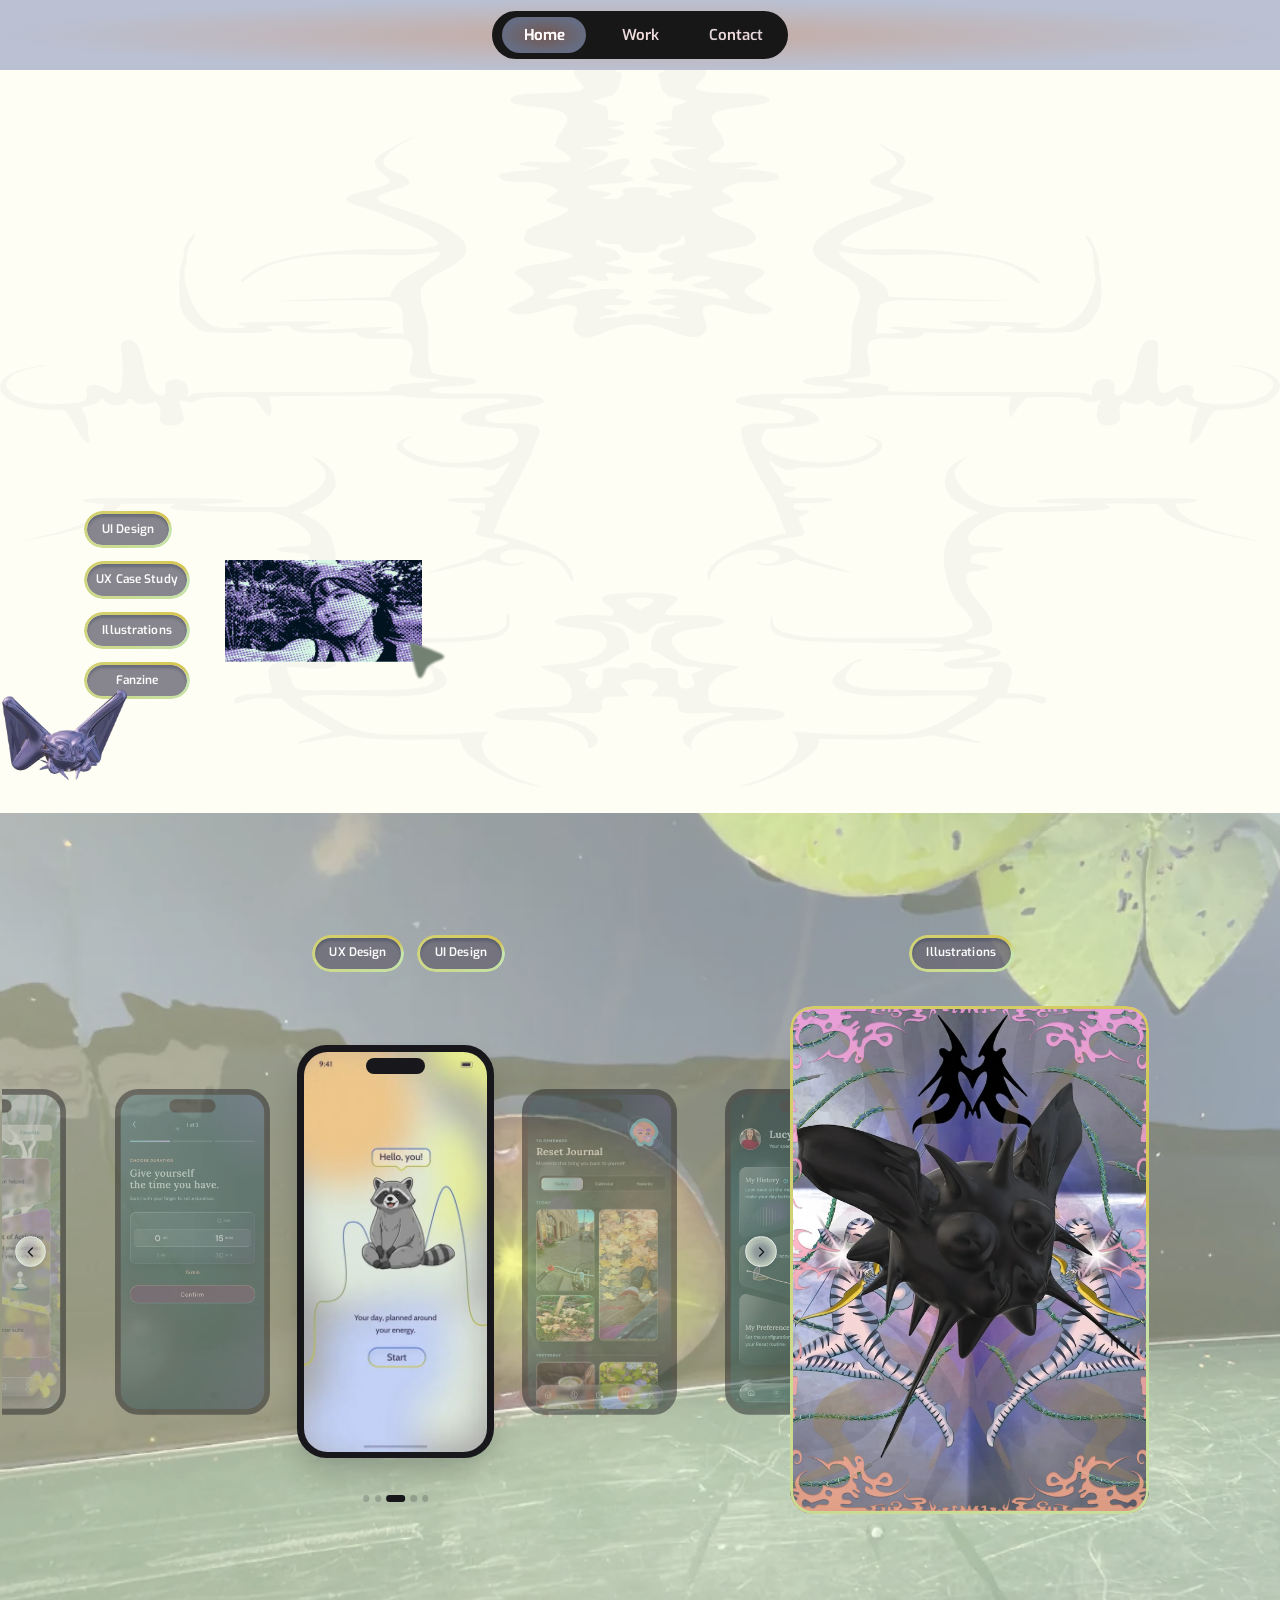
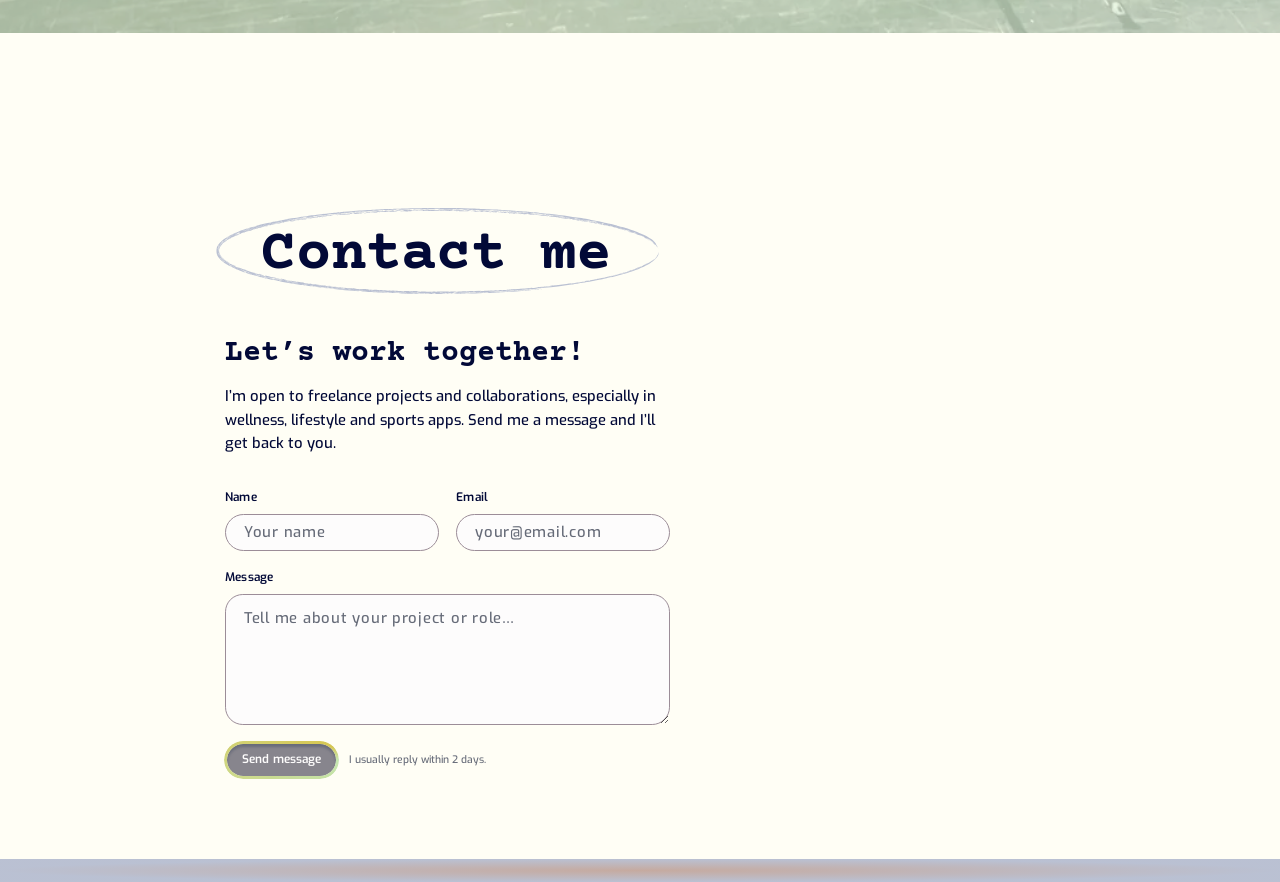
==== index.html @ fa4cd719 "Contact page: ornament behind the form (Figma Contact v2) Co-Authored-By: Claude Opus 5.5 <noreply@a" ====
<!DOCTYPE html>
<html lang="en">
<head>
  <meta charset="utf-8">
  <meta name="viewport" content="width=device-width, initial-scale=1">
  <title>Sxoiu Coelho — Product Designer</title>
  <meta name="description" content="Sxoiu Coelho, Product Designer based in Berlin. UX/UI design, illustration and fanzine.">
  <link rel="icon" href="data:,">
  <link rel="preload" href="assets/fonts/courier-prime-latin-700-normal.woff2" as="font" type="font/woff2" crossorigin>
  <link rel="stylesheet" href="styles.css?v=202611201252">
  <link rel="stylesheet" href="animations.css?v=202611201252">
</head>
<body>

<!-- Carousel template: built once at desktop size, scaled down for phone -->
<template id="carousel-tpl">
  <div class="carousel" data-active="2">
    <div class="carousel__stage">
      <button class="phone" data-i="0" aria-label="Show screen 1"><span class="phone__screen"><img src="assets/screen1.webp" alt="Reset app – home with History, Activities and Preferences"></span><span class="phone__island"></span></button>
      <button class="phone" data-i="1" aria-label="Show screen 2"><span class="phone__screen"><img src="assets/screen2.webp" alt="Reset app – choose duration"></span><span class="phone__island"></span></button>
      <button class="phone" data-i="2" aria-label="Show screen 3"><span class="phone__screen"><img src="assets/screen3.webp" alt="Reset app – welcome screen with raccoon"></span><span class="phone__island"></span></button>
      <button class="phone" data-i="3" aria-label="Show screen 4"><span class="phone__screen"><img src="assets/screen4.webp" alt="Reset app – Reset Journal gallery"></span><span class="phone__island"></span></button>
      <button class="phone" data-i="4" aria-label="Show screen 5"><span class="phone__screen"><img src="assets/screen5.webp" alt="Reset app – account screen"></span><span class="phone__island"></span></button>
    </div>
    <button class="carousel__arrow carousel__arrow--prev" aria-label="Previous screen"><img src="assets/icon-prev.svg" alt=""></button>
    <button class="carousel__arrow carousel__arrow--next" aria-label="Next screen"><img src="assets/icon-next.svg" alt=""></button>
    <div class="carousel__dots">
      <button aria-label="Screen 1"></button><button aria-label="Screen 2"></button><button aria-label="Screen 3"></button><button aria-label="Screen 4"></button><button aria-label="Screen 5"></button>
    </div>
  </div>
</template>

<!-- Shared contact form -->
<template id="form-tpl">
  <form class="form" novalidate>
    <div class="form__intro">
      <h3 class="form__title">Let’s work together!</h3>
      <p class="form__text">I’m open to freelance projects and collaborations, especially in wellness, lifestyle and sports apps. Send me a message and I’ll get back to you.</p>
    </div>
    <div class="form__row">
      <label class="field"><span class="field__label">Name</span><input class="field__input" name="name" placeholder="Your name" autocomplete="name" required></label>
      <label class="field"><span class="field__label">Email</span><input class="field__input" type="email" name="email" placeholder="your@email.com" autocomplete="email" required></label>
    </div>
    <label class="field"><span class="field__label">Message</span><textarea class="field__input field__input--area" name="message" placeholder="Tell me about your project or role…" required></textarea></label>
    <div class="form__actions">
      <button type="submit" class="pill">Send message</button>
      <p class="form__note">I usually reply within 2 days.</p>
    </div>
  </form>
</template>

<!-- ============ MENU BAR (shared) ============ -->
<header class="menubar">
  <nav class="menu" aria-label="Main">
    <span class="menu__indicator"></span>
    <a class="menu__tab is-active" href="#home" data-target="home">Home</a>
    <a class="menu__tab" href="#work" data-target="work">Work</a>
    <a class="menu__tab" href="#contact" data-target="contact">Contact</a>
  </nav>
</header>

<!-- ============ DESKTOP (Figma frame 1728px, scaled to viewport) ============ -->
<div class="desk" aria-hidden="false">
  <div class="desk__canvas">

    <section class="d-home" data-section="home">
      <img class="d-home__bg" src="assets/home-bg.svg" alt="">
      <h1 class="d-headline typewriter">Hello!<br>I’m Sxoiu Coelho, a Product Designer based in Berlin, EU.</h1>
      <a class="d-photo" href="#contact" data-target="contact" aria-label="About me"><img src="assets/photo.webp" alt="Portrait of Sxoiu Coelho"></a>
      <div class="d-cursor anim-cursor-d"><img src="assets/cursor-desktop.svg" alt=""></div>
      <nav class="d-home__menu">
        <a class="pill" href="ui.html">UI Design</a>
        <a class="pill pill--full" href="ux.html">UX Case Study</a>
        <a class="pill pill--full" href="illustrations.html">Illustrations</a>
        <a class="pill pill--full" href="fanzine.html">Fanzine</a>
      </nav>
      <img class="d-freya anim-freya-d" src="assets/freya.webp" alt="">
    </section>

    <section class="d-work" data-section="work">
      <div class="d-work__bg"><img src="assets/work-bg-desktop.webp" alt=""></div>
      <div class="d-work__carousel" data-carousel></div>
      <nav class="d-work__menu">
        <a class="pill" href="ux.html">UX Design</a>
        <a class="pill" href="ui.html">UI Design</a>
      </nav>
      <a class="pill d-work__ill-btn" href="illustrations.html">Illustrations</a>
      <a class="d-work__ill" href="illustrations.html" aria-label="See all illustrations"><img src="assets/art/art2.webp?v=202611192350" alt="Black chrome creature in an ornate pink-and-orange frame"></a>
    </section>

    <section class="d-contact" data-section="contact">
      <div class="d-contact__ellipse anim-ellipse-d"><img src="assets/ellipse-desktop.svg" alt=""></div>
      <h2 class="d-contact__title">Contact me</h2>
      <div class="d-contact__form" data-form></div>
      <div class="footer-bar d-contact__footer"></div>
    </section>

  </div>
</div>

<!-- ============ MOBILE (Figma frame 390px) ============ -->
<main class="mob">
  <section class="m-hero" data-section="home">
    <h1 class="m-headline typewriter">Hello!<br>I’m Sxoiu Coelho, a Product Designer based in Berlin, EU.</h1>
    <div class="m-portrait">
      <a class="m-photo" href="#contact" data-target="contact" aria-label="About me"><img src="assets/photo.webp" alt="Portrait of Sxoiu Coelho"></a>
      <div class="m-cursor anim-cursor-m"><img src="assets/cursor-mobile.svg" alt=""></div>
      <img class="m-freya anim-freya-m" src="assets/freya.webp" alt="">
    </div>
  </section>

  <section class="m-work" data-section="work">
    <div class="m-work__bg"><img src="assets/work-bg-mobile.webp" alt=""></div>
    <div class="m-work__inner">
      <nav class="m-work__top">
        <a class="pill" href="ui.html">UI</a>
        <a class="pill" href="ux.html">UX</a>
      </nav>
      <div class="m-work__carousel"><div class="m-work__carousel-scale" data-carousel></div></div>
      <a class="m-work__ill" href="illustrations.html" aria-label="See all illustrations"><img src="assets/art/art2.webp?v=202611192350" alt="Black chrome creature in an ornate pink-and-orange frame"></a>
      <nav class="m-work__art">
        <a class="pill" href="illustrations.html">Illustrations</a>
        <a class="pill" href="fanzine.html">Fanzine</a>
      </nav>
    </div>
  </section>

  <section class="m-contact" data-section="contact">
    <div class="m-contact__title">
      <div class="m-contact__ellipse anim-ellipse-m"><img src="assets/ellipse-mobile.svg" alt=""></div>
      <h2>Contact me</h2>
    </div>
    <div data-form></div>
  </section>
  <div class="footer-bar m-footer"></div>
</main>


<script src="script.js?v=202611201252"></script>
</body>
</html>
---- styles.css ----
/* ==========================================================
   Sxoiu Coelho — portfolio. Built from Figma file "Website"
   Desktop frame: Homescreen (1728px)  ·  Mobile frame: Home – Phone (new) (390px)
   ========================================================== */

@font-face { font-family: "Courier Prime"; font-weight: 700; font-display: swap; src: url("assets/fonts/courier-prime-latin-700-normal.woff2") format("woff2"); }
@font-face { font-family: "Exo"; font-weight: 500; font-display: swap; src: url("assets/fonts/exo-latin-500-normal.woff2") format("woff2"); }
@font-face { font-family: "Exo"; font-weight: 600; font-display: swap; src: url("assets/fonts/exo-latin-600-normal.woff2") format("woff2"); }

:root {
  /* UI Foundation tokens (from Figma variables) */
  --cream: #fffef5;
  --off-white: #fdfcfc;
  --dusk-mauve: #9c8d98;
  --blush: #f8dfdf;
  /* strokedefault (Figma, Nov 19 23:27): angular sweep from 3 o'clock, light green → yellow-green → olive gold */
  --stroke-default: conic-gradient(from 90deg, #c5e6b1 0.0%, #c6e3a7 4.17%, #c7e0a0 8.33%, #c8df9d 12.5%, #c8dd9a 16.67%, #c9de99 20.83%, #cadd97 25.0%, #c9dc94 29.17%, #c9db92 33.33%, #cbdb91 37.5%, #cddb8e 41.67%, #ced988 45.83%, #cfd57d 50.0%, #d1d173 54.17%, #d3d06e 58.33%, #d3ce69 62.5%, #d3cd67 66.67%, #d4cd65 70.83%, #d5cd64 75.0%, #d4cb62 79.17%, #d5cb60 83.33%, #d4c95c 87.5%, #d6c959 91.67%, #d6c652 95.83%, #c5e6b1 100%);
  /* strokehover: angular sweep, grey → warm taupe (64% over the fill) */
  --stroke-hover: conic-gradient(from 90deg, #b2b8b9 0.0%, #b6bbb8 4.17%, #b6b9b5 8.33%, #b6b8b3 12.5%, #b6b8b2 16.67%, #b6b7b1 20.83%, #b6b7b0 25.0%, #b7b6af 29.17%, #b7b6af 33.33%, #b7b5ad 37.5%, #b7b5ab 41.67%, #b7b3a8 45.83%, #b2aba0 50.0%, #a9a096 54.17%, #a79d92 58.33%, #a79c8f 62.5%, #a69b8e 66.67%, #a69b8e 70.83%, #a69a8d 75.0%, #a79a8c 79.17%, #a79a8b 83.33%, #a7998a 87.5%, #a89888 91.67%, #ac9b87 95.83%, #b2b8b9 100%);
  --text3: #020937;
  --muted: #666b78;
  --ink: #17171c;
  --menu-black: #171717;
  --space-10: 10px;
  --space-12: 12px;
  --space-24: 24px;
  --radius-pill: 36px;
  --radius-bar: 24px;

  /* Foundation / Gradient Dusk (radial, layer opacity 64%) */
  --gradient-dusk: radial-gradient(closest-side, rgba(165,123,112,.64) 0%, rgba(156,141,152,.64) 50%, rgba(147,158,191,.64) 100%);
  --gradient-blush-text: radial-gradient(closest-side, #f8dfdf 0%, #cccad3 100%);

  --font-display: "Courier Prime", "Courier New", monospace;
  --font-body: "Exo", system-ui, sans-serif;
  --nums: "lnum" 1, "tnum" 1;
}

*, *::before, *::after { box-sizing: border-box; }
html { scroll-behavior: smooth; }
body {
  margin: 0;
  background: var(--cream);
  color: var(--text3);
  font-family: var(--font-body);
  -webkit-font-smoothing: antialiased;
  overflow-x: hidden;
}
img { display: block; }
button { font: inherit; color: inherit; background: none; border: 0; padding: 0; cursor: pointer; }
a { color: inherit; text-decoration: none; }
h1, h2, h3, p { margin: 0; }
:focus-visible { outline: 2px solid var(--text3); outline-offset: 3px; }

/* ---------- Pill button (Figma: Button component, variants Default + hover) ---------- */
.pill {
  /* Default: fill #6A6774 at 80% · text color/off-white · stroke "strokedefault" */
  --pill-fill: rgba(106, 103, 116, .8);
  --pill-text: var(--off-white);
  position: relative;
  isolation: isolate;
  display: inline-flex;
  align-items: center;
  justify-content: center;
  /* 44px box + 4px CENTER stroke = 48px visual; -2px margin keeps the 44px layout box */
  height: 48px;
  margin: -2px;
  padding: 0 20px;
  border: 4px solid transparent;
  border-radius: var(--radius-pill);
  background: var(--pill-fill) padding-box;
  box-shadow: inset 0 4px 4px rgba(12, 26, 61, .25);
  color: var(--pill-text);
  font: 600 16px/24px var(--font-body);
  letter-spacing: .15px;
  font-feature-settings: var(--nums);
  white-space: nowrap;
  transition: background-color .25s ease-out, color .25s ease-out, box-shadow .25s ease-out, transform .12s ease-out;
}
/* strokes drawn as rings so they can cross-fade between states */
.pill::before, .pill::after {
  content: "";
  position: absolute;
  inset: -4px;
  z-index: -1;
  padding: 4px;
  border-radius: inherit;
  -webkit-mask: linear-gradient(#000 0 0) content-box, linear-gradient(#000 0 0);
  -webkit-mask-composite: xor;
  mask-composite: exclude;
  pointer-events: none;
  transition: opacity .25s;
}
.pill::before { background: var(--stroke-default); }
.pill::after { inset: -2px; background: var(--stroke-hover); opacity: 0; }

/* Hover + pressed (Figma: "While pressing → Change to hover"):
   fill #EAF2A7 at 80% · text #3A3974 · stroke "strokehover" at 64% · glass effect */
.pill:hover, .pill:focus-visible, .pill:active {
  --pill-fill: rgba(234, 242, 167, .8);
  --pill-text: #3a3974;
  -webkit-backdrop-filter: blur(4px);
  backdrop-filter: blur(4px);
  box-shadow: inset 0 4px 4px rgba(12, 26, 61, .25), inset 1px 1px 1px rgba(255, 255, 255, .6), inset -1px -1px 1px rgba(255, 255, 255, .25);
}
.pill:hover::before, .pill:focus-visible::before, .pill:active::before { opacity: 0; }
.pill:hover::after, .pill:focus-visible::after, .pill:active::after { opacity: 1; }
.pill:active { transform: scale(.97); }
.pill { -webkit-tap-highlight-color: transparent; }
.pill--full { width: calc(100% + 4px); padding: 0 12px; }

/* ---------- Menu bar (Menu Bar component) ---------- */
.menubar {
  position: fixed;
  inset: 0 0 auto 0;
  z-index: 50;
  height: 70px;
  display: flex;
  align-items: center;
  justify-content: center;
  background: var(--gradient-dusk), var(--cream);
}
.menu {
  position: relative;
  display: flex;
  width: 296px;
  height: 48px;
  padding: 4px;
  border-radius: 24px;
  background: var(--menu-black);
  overflow: hidden;
}
.menu__indicator {
  /* Figma Menu Bar · Indicator: 84×36, centered in its 96px tab (6px inset) */
  position: absolute;
  top: 6px; left: 10px;
  width: 84px; height: 36px;
  border-radius: 18px;
  background: var(--gradient-dusk);
  transform: translateX(calc(var(--tab, 0) * 96px));
  transition: transform .35s cubic-bezier(.4, 0, .2, 1);
}
.menu__tab {
  position: relative;
  width: 96px; height: 40px;
  display: flex; align-items: center; justify-content: center;
  font: 600 15px/normal var(--font-body);
  background: var(--gradient-blush-text);
  -webkit-background-clip: text;
  background-clip: text;
  color: transparent;
  transition: color .3s;
}
.menu__tab.is-active { color: var(--off-white); }

/* ---------- Footer bar ---------- */
.footer-bar { background: var(--gradient-dusk), var(--cream); }

/* ---------- Typewriter headline ---------- */
.typewriter .ch {
  opacity: 0;
  animation: type-in 44s linear infinite both;
}
@keyframes type-in {
  0% { opacity: 0; }
  0.11% { opacity: 1; }      /* 50ms per character, as in Figma */
  99.9% { opacity: 1; }
  100% { opacity: 0; }
}
@media (prefers-reduced-motion: reduce) {
  .typewriter .ch { animation: none; opacity: 1; }
  html { scroll-behavior: auto; }
}

/* ==========================================================
   CAROUSEL (Phone Mockup Carousel) — authored at desktop size
   ========================================================== */
.carousel {
  position: relative;
  width: 1063.797px;
  height: 645.37px;
  overflow: hidden;
}
.carousel__stage { position: absolute; inset: 0 0 auto 0; height: 602.818px; }
.phone {
  position: absolute;
  top: 62.94px;
  left: 0;
  width: 265.949px;
  height: 558.493px;
  border-radius: 39.892px;
  background: var(--ink);
  overflow: hidden;
  opacity: .45;
  transform-origin: 0 0;
  transform: scale(.78667);
  transition: left .5s cubic-bezier(.4, 0, .2, 1), top .5s cubic-bezier(.4, 0, .2, 1),
              transform .5s cubic-bezier(.4, 0, .2, 1), opacity .5s, box-shadow .5s;
}
.phone.is-active {
  top: 3.55px;
  opacity: 1;
  transform: none;
  cursor: default;
  box-shadow: 0 21.276px 42.552px -7.092px rgba(0, 0, 0, .22);
  z-index: 1;
}
.phone__screen {
  position: absolute;
  top: 9.31px; left: 9.31px;
  width: 247.333px; height: 539.877px;
  border-radius: 31.914px;
  overflow: hidden;
}
.phone__screen img { width: 100%; height: 100%; object-fit: cover; }
.phone__island {
  position: absolute;
  top: 17.29px; left: 93.08px;
  width: 79.785px; height: 22.606px;
  border-radius: 13.297px;
  background: var(--ink);
}
.carousel__arrow {
  position: absolute;
  top: 261.52px;
  z-index: 2;
  width: 42.552px; height: 42.552px;
  border: .886px solid #e0e3e8;
  border-radius: 21.276px;
  box-shadow: 0 1.773px 7.092px rgba(0, 0, 0, .12);
  background:
    radial-gradient(closest-side, rgba(223,213,236,.32) 39.9%, rgba(246,255,232,.64) 100%),
    linear-gradient(0deg, rgba(176,187,167,.04) 80%, rgba(238,236,247,.04) 100%);
  overflow: hidden;
  transition: transform .2s;
}
.carousel__arrow:hover { transform: scale(1.06); }
.carousel__arrow img { position: absolute; top: 9.75px; left: 9.75px; width: 21.276px; height: 21.276px; }
.carousel__arrow--prev { left: 17.73px; }
.carousel__arrow--next { left: 1003.51px; }
.carousel__dots {
  position: absolute;
  top: 611.68px;
  left: 50%;
  transform: translateX(-50%);
  display: flex;
  align-items: center;
  gap: 7.092px;
}
.carousel__dots button {
  width: 8.865px; height: 8.865px;
  border-radius: 4.432px;
  background: rgba(23, 23, 28, .2);
  transition: width .35s, background .35s;
}
.carousel__dots button.is-active { width: 24.822px; background: var(--ink); cursor: default; }

/* ==========================================================
   CONTACT FORM (Input / Text, Input / Textarea)
   ========================================================== */
.form { display: flex; flex-direction: column; gap: 24px; }
.form__intro { display: flex; flex-direction: column; gap: 20px; padding-bottom: 20px; }
.form__title { font: 700 40px/normal var(--font-display); }
.form__text { font: 500 20px/32px var(--font-body); }
.form__row { display: flex; gap: 24px; }
.form__row .field { flex: 1 1 0; min-width: 0; }
.field { display: flex; flex-direction: column; gap: var(--space-10); }
.field__label {
  font: 600 16px/24px var(--font-body);
  letter-spacing: .15px;
  font-feature-settings: var(--nums);
}
.field__input {
  width: 100%;
  padding: var(--space-12) var(--space-24);
  border: 1.5px solid var(--dusk-mauve);
  border-radius: var(--radius-pill);
  background: var(--off-white);
  color: var(--text3);
  font: 500 20px/24px var(--font-body);
  letter-spacing: 1px;
  font-feature-settings: var(--nums);
  outline: none;
  transition: border-color .2s, box-shadow .2s;
}
.field__input::placeholder { color: var(--muted); opacity: 1; }
.field__input:hover { border-color: #7e6f7a; }
.field__input:focus { border-color: var(--text3); box-shadow: 0 0 0 3px rgba(156, 141, 152, .25); }
.field__input.is-error { border-color: #b3261e; }
.field__input--area { height: 176px; padding: 20px var(--space-24); border-radius: var(--radius-bar); resize: vertical; }
.form__actions { display: flex; align-items: center; gap: 16px; padding: 2px; }
.form__note { font: 500 14px/20px var(--font-body); color: var(--muted); }

/* ==========================================================
   DESKTOP — 1728px canvas, scaled to the viewport by script.js
   ========================================================== */
.mob { display: none; }
.desk { width: 1728px; zoom: var(--z, 1); }
.desk__canvas {
  position: relative;
  height: 3351px;
  background: var(--cream);
  overflow: hidden;
}

/* Section / Home */
.d-home {
  position: absolute;
  top: -10px; left: 0;
  width: 1728px; height: 1098px;
  background: var(--cream);
  overflow: hidden;
  z-index: 1;
}
.d-home__bg { position: absolute; top: 75px; left: 0; width: 1728px; height: 998px; transform: scaleY(-1); pointer-events: none; }
.d-headline {
  position: absolute;
  top: 230px; left: 109px;
  width: 1510px;
  font: 700 73.569px/146.168px var(--font-display);
  letter-spacing: .1612px;
  color: var(--text3);
}
.d-photo { position: absolute; top: 752px; left: 284px; width: 306px; height: 166px; }
.d-photo img { position: absolute; top: 14px; left: 20px; width: 266px; height: 138px; object-fit: cover; object-position: bottom; transition: transform .3s; }
.d-photo:hover img { transform: rotate(-1.5deg) scale(1.02); }
.d-cursor { position: absolute; top: 878px; left: 554px; width: 45px; height: 47.238px; pointer-events: none; }
.d-cursor img { position: absolute; top: -5.48%; left: -5.75%; width: 111.5%; height: 110.96%; }
.d-home__menu {
  position: absolute;
  top: 703px; left: 86px;
  width: 198px;
  padding: 0 31px;
  display: flex; flex-direction: column; align-items: flex-start; gap: 24px;
}
.d-freya { position: absolute; top: 788px; left: 86px; width: 193px; height: 189px; object-fit: cover; pointer-events: none; }

/* Section / Work */
.d-work { position: absolute; top: 1098px; left: 0; width: 1728px; height: 1136px; }
.d-work__bg {
  position: absolute; top: 0; left: 0;
  width: 1728px; height: 1107px;
  transform: rotate(180deg);
  opacity: .9;
  overflow: hidden;
}
.d-work__bg img {
  position: absolute;
  top: -42.17%; left: -1.14%;
  width: 101.13%; height: 184.28%;
  max-width: none;
  opacity: .64;
}
.d-work__carousel { position: absolute; top: 308.92px; left: 2.38px; }
.d-work__menu {
  position: absolute; top: 167px; left: 393px;
  width: 307px;
  padding: 0 31px;
  display: flex; flex-wrap: nowrap; gap: 24px;
}
.d-work__ill-btn { position: absolute; top: 167px; left: 1230px; }
.d-work__ill {
  position: absolute; top: 260px; left: 1066px;
  width: 484.609px; height: 685.651px;
  border-radius: 31.002px;
  overflow: hidden;
  transition: transform .3s, box-shadow .3s;
}
.d-work__ill:hover { transform: translateY(-4px); box-shadow: 0 20px 40px -12px rgba(0,0,0,.35); }
/* Figma: stroke "strokedefault", 4px inside (1px on phone) */
.d-work__ill::after, .m-work__ill::after {
  content: "";
  position: absolute; inset: 0; z-index: 1;
  padding: 4px;
  border-radius: inherit;
  background: var(--stroke-default);
  -webkit-mask: linear-gradient(#000 0 0) content-box, linear-gradient(#000 0 0);
  -webkit-mask-composite: xor;
  mask-composite: exclude;
  pointer-events: none;
}
.d-work__ill img { position: absolute; top: 0; left: -2.82%; width: 105.64%; height: 100%; max-width: none; }

/* Section / Contact */
.d-contact {
  position: absolute; top: 2205px; left: 0;
  width: 1728px; height: 1146px;
  background: var(--cream);
  z-index: 2;
}
.d-contact__ellipse {
  --motion-layout-transform: translateX(-50%);
  position: absolute; top: 238px; left: 592px;
  width: 596px; height: 111.366px;
  pointer-events: none;
}
.d-contact__ellipse img { position: absolute; top: -1.78%; left: -.37%; width: 100.48%; height: 103.85%; }
.d-contact__title {
  position: absolute; top: 238px; left: 351.6px;
  font: 700 80.065px/122.076px var(--font-display);
  letter-spacing: .1346px;
  white-space: nowrap;
}
.d-contact__form { position: absolute; top: 410px; left: 304px; width: 600px; }
.d-contact__footer { position: absolute; top: 1115px; left: 0; width: 1728px; height: 31px; }

/* ==========================================================
   MOBILE — Home – Phone (new), 390px
   ========================================================== */
@media (max-width: 820px) {
  .desk { display: none; }
  .mob { display: flex; flex-direction: column; }

  /* Phone Header: 12px above and below the 48px menu */
  .menubar { height: 72px; }

  .m-hero, .m-contact {
    min-height: 852px;
    padding: 40px 20px;
    display: flex; flex-direction: column; justify-content: center;
    overflow: hidden;
  }
  .m-hero > *, .m-contact > * { width: 100%; max-width: 440px; margin-inline: auto; }

  /* fit the visible screen (in-app browsers are shorter than 852px) and keep the content centred in it */
  .m-hero { padding: 104px 20px 40px; gap: 28px; position: relative; min-height: 100vh; min-height: 100svh; }
  .m-headline {
    font: 700 36px/1.15 var(--font-display);
    letter-spacing: .1753px;
    color: var(--text3);
  }
  .m-portrait { position: relative; height: 182.164px; width: 341px !important; max-width: 341px !important; margin-inline: auto !important; }
  .m-photo { position: absolute; top: 64.08px; left: 132px; width: 208.772px; height: 113.255px; }
  .m-photo img { position: absolute; top: 9.55px; left: 13.65px; width: 180.977px; height: 94.152px; object-fit: cover; object-position: bottom; }
  .m-cursor { position: absolute; top: 150.05px; left: 316.21px; width: 30.702px; height: 32.229px; pointer-events: none; }
  .m-cursor img { position: absolute; top: -5.48%; left: -5.75%; width: 111.5%; height: 110.96%; }
  .m-freya { position: absolute; top: 53.22px; left: 0; width: 131.676px; height: 128.947px; object-fit: cover; pointer-events: none; z-index: 3; }

  .m-work { position: relative; height: 852px; overflow: hidden; }
  .m-work__bg { position: absolute; inset: 0; opacity: .58; overflow: hidden; pointer-events: none; }
  .m-work__bg img {
    position: absolute;
    top: -11.76%; left: -8.73%;
    width: 215.63%; height: 171.03%;
    max-width: none;
    transform: rotate(180deg);
  }
  .m-work__inner { position: relative; width: 390px; height: 852px; margin: 0 auto; }
  .m-work__top {
    position: absolute; top: 54px; left: 50%;
    transform: translateX(-50%);
    display: flex; gap: 10px;
  }
  .m-work__top .pill { padding: 0 14px; }
  .m-work__carousel { position: absolute; top: 129.83px; left: 20px; width: 350px; height: 227.5px; }
  .m-work__carousel-scale {
    position: absolute; top: -7.83px; left: calc(50% + .39px);
    width: 394.78px; height: 239.5px;
    transform: translateX(-50%);
  }
  .m-work__carousel-scale .carousel { transform: scale(.37111); transform-origin: 0 0; }
  /* bigger tap targets for the tiny scaled arrows */
  .m-work__carousel-scale .carousel__arrow::after { content: ""; position: absolute; inset: -30px; }
  .m-work__ill {
    position: absolute; top: 362.16px; left: 60px;
    width: 270px; height: 382.01px;
    border-radius: 17.273px; overflow: hidden;
  }
  .m-work__ill img { position: absolute; inset: 0; width: 100%; height: 100%; object-fit: cover; }
  .m-work__ill::after { padding: 1px; }
  .m-work__art { position: absolute; top: 764.17px; left: 53px; width: 284px; display: flex; gap: 12px; }
  .m-work__art .pill { width: 136px; padding: 0 8px; }

  .m-contact { gap: 20px; }
  .m-contact__title { position: relative; height: 61.913px; max-width: 300px !important; margin-inline: 0 !important; }
  .m-contact__ellipse {
    --motion-layout-transform: translateX(-50%);
    position: absolute; top: 0; left: 50%;
    width: 300px; height: 56.057px;
    pointer-events: none;
  }
  .m-contact__ellipse img { position: absolute; top: -1.78%; left: -.37%; width: 100.48%; height: 103.85%; }
  .m-contact__title h2 {
    position: absolute; inset: 0 0 6px;
    display: flex; align-items: center; justify-content: center;
    font: 700 36px/1 var(--font-display);
  }

  .form { gap: 16px; }
  .form__intro { gap: 12px; }
  .form__title { font-size: 28px; }
  .form__text { font-size: 16px; line-height: 25.6px; }
  .form__row { flex-direction: column; gap: 16px; }
  .form__actions { flex-direction: column; align-items: flex-start; gap: 12px; }

  .m-footer { height: 24px; }
}

/* ---------- Lightbox ---------- */
.lightbox {
  padding: 0; border: 0; background: transparent;
  max-width: 92vw; max-height: 92vh;
}
.lightbox::backdrop { background: rgba(2, 9, 55, .7); backdrop-filter: blur(4px); }
.lightbox img { max-width: 92vw; max-height: 92vh; border-radius: 24px; }
.lightbox__close {
  position: absolute; top: 12px; right: 12px;
  width: 40px; height: 40px; border-radius: 20px;
  background: var(--off-white); color: var(--text3);
  font-size: 26px; line-height: 1;
}

/* Contact page: ornament behind the form (Figma Contact v2, node 6011:1426) */
.d-contact__ornament { position: absolute; top: 159px; left: 316px; width: 571px; height: 883.34px; pointer-events: none; }
.m-contact--page { position: relative; }
.m-contact--page > :not(.m-contact__ornament) { position: relative; z-index: 1; }
@media (max-width: 820px) {
  .m-contact--page > .m-contact__ornament {
    position: absolute; z-index: 0; top: 80px; left: 50%; transform: translateX(-50%);
    width: min(92vw, 400px) !important; height: auto; max-width: none; pointer-events: none;
  }
}
---- animations.css ----
/* Generated from Figma motion data (44s looping timeline). */
@property --motion-rotate { syntax: '<number>'; initial-value: 0; inherits: false; }
@property --motion-scale-x { syntax: '<number>'; initial-value: 1; inherits: false; }
@property --motion-scale-y { syntax: '<number>'; initial-value: 1; inherits: false; }
@property --motion-translate-x { syntax: '<number>'; initial-value: 0; inherits: false; }
@property --motion-translate-y { syntax: '<number>'; initial-value: 0; inherits: false; }
.anim-ellipse-m { --motion-origin-x: 50; --motion-origin-y: 50; --motion-rotate: 0; --motion-scale-x: 1; --motion-scale-y: 1; --motion-translate-x: 0; --motion-translate-y: 0; transform: var(--motion-layout-transform, translate(0px)) translate(calc(var(--motion-origin-x, 0) * 1%), calc(var(--motion-origin-y, 0) * 1%)) var(--motion-design-transform-inverse, matrix(1, 0, 0, 1, 0, 0)) translate(calc(var(--motion-translate-x, 0) * 1px), calc(var(--motion-translate-y, 0) * 1px)) rotate(calc(var(--motion-rotate, 0) * 1rad)) scale(var(--motion-scale-x, 1), var(--motion-scale-y, 1)) var(--motion-design-transform, matrix(1, 0, 0, 1, 0, 0)) translate(calc(var(--motion-origin-x, 0) * -1%), calc(var(--motion-origin-y, 0) * -1%)); transform-origin: 0 0; animation: kf_5579_788_--motion-rotate_0 44s linear, kf_5579_788_--motion-scale-x_0 44s linear, kf_5579_788_--motion-scale-y_0 44s linear, kf_5579_788_--motion-translate-x_0 44s linear, kf_5579_788_--motion-translate-y_0 44s linear; animation-iteration-count: infinite; }
.anim-freya-m { --motion-translate-x: -18.548542; --motion-translate-y: 171.468399; transform: var(--motion-layout-transform, translate(0px)) var(--motion-design-transform-inverse, matrix(1, 0, 0, 1, 0, 0)) translate(calc(var(--motion-translate-x, 0) * 1px), calc(var(--motion-translate-y, 0) * 1px)) var(--motion-design-transform, matrix(1, 0, 0, 1, 0, 0)); transform-origin: 0 0; animation: kf_5579_592_--motion-translate-x_0 44s linear, kf_5579_592_--motion-translate-y_0 44s linear; animation-iteration-count: infinite; }
.anim-cursor-m { animation: kf_5579_607_filter-effect-0_0 44s linear; animation-iteration-count: infinite; }
.anim-ellipse-d { --motion-origin-x: 50; --motion-origin-y: 50; --motion-rotate: 0; --motion-scale-x: 1; --motion-scale-y: 1; --motion-translate-x: 0; --motion-translate-y: 0; transform: var(--motion-layout-transform, translate(0px)) translate(calc(var(--motion-origin-x, 0) * 1%), calc(var(--motion-origin-y, 0) * 1%)) var(--motion-design-transform-inverse, matrix(1, 0, 0, 1, 0, 0)) translate(calc(var(--motion-translate-x, 0) * 1px), calc(var(--motion-translate-y, 0) * 1px)) rotate(calc(var(--motion-rotate, 0) * 1rad)) scale(var(--motion-scale-x, 1), var(--motion-scale-y, 1)) var(--motion-design-transform, matrix(1, 0, 0, 1, 0, 0)) translate(calc(var(--motion-origin-x, 0) * -1%), calc(var(--motion-origin-y, 0) * -1%)); transform-origin: 0 0; animation: kf_5173_15936_--motion-rotate_0 44s linear, kf_5173_15936_--motion-scale-x_0 44s linear, kf_5173_15936_--motion-scale-y_0 44s linear, kf_5173_15936_--motion-translate-x_0 44s linear, kf_5173_15936_--motion-translate-y_0 44s linear; animation-iteration-count: infinite; }
.anim-freya-d { --motion-translate-x: -100.111084; --motion-translate-y: 145.280441; transform: var(--motion-layout-transform, translate(0px)) var(--motion-design-transform-inverse, matrix(1, 0, 0, 1, 0, 0)) translate(calc(var(--motion-translate-x, 0) * 1px), calc(var(--motion-translate-y, 0) * 1px)) var(--motion-design-transform, matrix(1, 0, 0, 1, 0, 0)); transform-origin: 0 0; animation: kf_5192_20760_--motion-translate-x_0 44s linear, kf_5192_20760_--motion-translate-y_0 44s linear; animation-iteration-count: infinite; }
.anim-cursor-d { animation: kf_5173_15621_filter-effect-0_0 44s linear; animation-iteration-count: infinite; }
@keyframes kf_5173_15621_filter-effect-0_0 { 0% { animation-timing-function: ease-in-out; filter: blur(2px); } 2.273% { animation-timing-function: ease-in-out; filter: blur(12px); } 4.545% { animation-timing-function: ease-in-out; filter: blur(2px); } 6.818% { animation-timing-function: ease-in-out; filter: blur(12px); } 9.091% { animation-timing-function: ease-in-out; filter: blur(2px); } 11.364% { animation-timing-function: ease-in-out; filter: blur(12px); } 13.636% { animation-timing-function: ease-in-out; filter: blur(2px); } 15.909% { animation-timing-function: ease-in-out; filter: blur(12px); } 18.182% { animation-timing-function: ease-in-out; filter: blur(2px); } 20.455% { animation-timing-function: ease-in-out; filter: blur(12px); } 22.727% { animation-timing-function: ease-in-out; filter: blur(2px); } 25% { animation-timing-function: ease-in-out; filter: blur(12px); } 27.273% { animation-timing-function: ease-in-out; filter: blur(2px); } 29.545% { animation-timing-function: ease-in-out; filter: blur(12px); } 31.818% { filter: blur(2px); } 34.091% { animation-timing-function: ease-in-out; filter: blur(2px); } 36.364% { animation-timing-function: ease-in-out; filter: blur(12px); } 38.636% { animation-timing-function: ease-in-out; filter: blur(2px); } 40.909% { animation-timing-function: ease-in-out; filter: blur(12px); } 43.182% { animation-timing-function: ease-in-out; filter: blur(2px); } 45.455% { animation-timing-function: ease-in-out; filter: blur(12px); } 47.727% { animation-timing-function: ease-in-out; filter: blur(2px); } 50% { animation-timing-function: ease-in-out; filter: blur(12px); } 52.273% { animation-timing-function: ease-in-out; filter: blur(2px); } 54.545% { animation-timing-function: ease-in-out; filter: blur(12px); } 56.818% { animation-timing-function: ease-in-out; filter: blur(2px); } 59.091% { animation-timing-function: ease-in-out; filter: blur(12px); } 61.364% { animation-timing-function: ease-in-out; filter: blur(2px); } 63.636% { animation-timing-function: ease-in-out; filter: blur(12px); } 65.909% { animation-timing-function: ease-in-out; filter: blur(2px); } 68.182% { animation-timing-function: ease-in-out; filter: blur(12px); } 70.455% { animation-timing-function: ease-in-out; filter: blur(2px); } 72.727% { animation-timing-function: ease-in-out; filter: blur(12px); } 75% { animation-timing-function: ease-in-out; filter: blur(2px); } 77.273% { animation-timing-function: ease-in-out; filter: blur(12px); } 79.545% { animation-timing-function: ease-in-out; filter: blur(2px); } 81.818% { animation-timing-function: ease-in-out; filter: blur(12px); } 84.091% { animation-timing-function: ease-in-out; filter: blur(2px); } 86.364% { animation-timing-function: ease-in-out; filter: blur(12px); } 88.636% { animation-timing-function: ease-in-out; filter: blur(2px); } 90.909% { animation-timing-function: ease-in-out; filter: blur(12px); } 93.182% { filter: blur(2px); } 95.455% { animation-timing-function: ease-in-out; filter: blur(2px); } 97.727% { animation-timing-function: ease-in-out; filter: blur(12px); } 100% { animation-timing-function: ease-in-out; filter: blur(2px); } 100% { animation-timing-function: ease-in-out; filter: blur(12px); } 100% { animation-timing-function: ease-in-out; filter: blur(2px); } 100% { animation-timing-function: ease-in-out; filter: blur(12px); } 100% { animation-timing-function: ease-in-out; filter: blur(2px); } 100% { animation-timing-function: ease-in-out; filter: blur(12px); } 100% { animation-timing-function: ease-in-out; filter: blur(2px); } 100% { animation-timing-function: ease-in-out; filter: blur(12px); } 100% { animation-timing-function: ease-in-out; filter: blur(2px); } 100% { animation-timing-function: ease-in-out; filter: blur(12px); } 100% { animation-timing-function: ease-in-out; filter: blur(2px); } 100% { filter: blur(12px); } }
@keyframes kf_5192_20760_--motion-translate-x_0 { 0% { --motion-translate-x: -100.111084; } 9.091% { --motion-translate-x: 316.390869; } 18.182% { --motion-translate-x: 645.261108; } 27.273% { --motion-translate-x: 855.168152; } 36.364% { --motion-translate-x: 1217.500488; } 45.455% { --motion-translate-x: 1412.649414; } 54.545% { --motion-translate-x: 1068.859375; } 63.636% { --motion-translate-x: 724.000122; } 72.727% { --motion-translate-x: 405.160919; } 90.909% { --motion-translate-x: 130.221252; } 100% { --motion-translate-x: -278.999939; } }
@keyframes kf_5192_20760_--motion-translate-y_0 { 0% { --motion-translate-y: 145.280441; } 9.091% { --motion-translate-y: -273.446564; } 18.182% { --motion-translate-y: 147.979553; } 27.273% { --motion-translate-y: -282.224854; } 36.364% { --motion-translate-y: 128.069138; } 45.455% { --motion-translate-y: -358.336975; } 54.545% { --motion-translate-y: -774.974731; } 63.636% { --motion-translate-y: -378; } 72.727% { --motion-translate-y: -822.215942; } 90.909% { --motion-translate-y: -377.040192; } 100% { --motion-translate-y: -602; } }
@keyframes kf_5173_15936_--motion-rotate_0 { 0% { animation-timing-function: step-end; --motion-rotate: 0; } 0.273% { animation-timing-function: step-end; --motion-rotate: 0.010472; } 0.545% { animation-timing-function: step-end; --motion-rotate: -0.000698; } 0.818% { animation-timing-function: step-end; --motion-rotate: -0.00384; } 1.091% { animation-timing-function: step-end; --motion-rotate: -0.004363; } 1.364% { animation-timing-function: step-end; --motion-rotate: -0.008901; } 1.636% { animation-timing-function: step-end; --motion-rotate: -0.004014; } 1.909% { animation-timing-function: step-end; --motion-rotate: 0.002618; } 2.182% { animation-timing-function: step-end; --motion-rotate: 0.004189; } 2.455% { animation-timing-function: step-end; --motion-rotate: -0.004887; } 2.727% { animation-timing-function: step-end; --motion-rotate: -0.000175; } 3% { animation-timing-function: step-end; --motion-rotate: 0.002793; } 3.273% { animation-timing-function: step-end; --motion-rotate: 0.006981; } 3.545% { animation-timing-function: step-end; --motion-rotate: 0.003491; } 3.818% { animation-timing-function: step-end; --motion-rotate: 0.000873; } 4.091% { animation-timing-function: step-end; --motion-rotate: -0.000175; } 4.364% { animation-timing-function: step-end; --motion-rotate: 0.005236; } 4.636% { animation-timing-function: step-end; --motion-rotate: -0.006109; } 4.909% { animation-timing-function: step-end; --motion-rotate: 0.00192; } 5.182% { animation-timing-function: step-end; --motion-rotate: -0.002793; } 5.455% { animation-timing-function: step-end; --motion-rotate: -0.008901; } 5.727% { animation-timing-function: step-end; --motion-rotate: -0.005411; } 6% { animation-timing-function: step-end; --motion-rotate: 0.010472; } 6.273% { animation-timing-function: step-end; --motion-rotate: -0.004014; } 6.545% { animation-timing-function: step-end; --motion-rotate: -0.008203; } 6.818% { animation-timing-function: step-end; --motion-rotate: -0.002793; } 7.091% { animation-timing-function: step-end; --motion-rotate: -0.009774; } 7.364% { animation-timing-function: step-end; --motion-rotate: 0.006109; } 7.636% { animation-timing-function: step-end; --motion-rotate: -0.004538; } 7.909% { animation-timing-function: step-end; --motion-rotate: 0.007679; } 8.182% { animation-timing-function: step-end; --motion-rotate: -0.007505; } 8.455% { animation-timing-function: step-end; --motion-rotate: 0.005236; } 8.727% { animation-timing-function: step-end; --motion-rotate: 0.00192; } 9% { animation-timing-function: step-end; --motion-rotate: -0.004887; } 9.273% { animation-timing-function: step-end; --motion-rotate: 0.004014; } 9.545% { animation-timing-function: step-end; --motion-rotate: -0.008727; } 9.818% { animation-timing-function: step-end; --motion-rotate: -0.001222; } 10.091% { animation-timing-function: step-end; --motion-rotate: 0.001047; } 10.364% { animation-timing-function: step-end; --motion-rotate: -0.000175; } 10.636% { animation-timing-function: step-end; --motion-rotate: 0.004189; } 10.909% { animation-timing-function: step-end; --motion-rotate: 0.005585; } 11.182% { animation-timing-function: step-end; --motion-rotate: -0.006807; } 11.455% { animation-timing-function: step-end; --motion-rotate: 0.009948; } 11.727% { animation-timing-function: step-end; --motion-rotate: 0.009774; } 12% { animation-timing-function: step-end; --motion-rotate: 0.010297; } 12.273% { animation-timing-function: step-end; --motion-rotate: 0.006283; } 12.545% { animation-timing-function: step-end; --motion-rotate: 0.001571; } 12.818% { animation-timing-function: step-end; --motion-rotate: 0.00925; } 13.091% { animation-timing-function: step-end; --motion-rotate: -0.008901; } 13.364% { animation-timing-function: step-end; --motion-rotate: 0.006981; } 13.636% { animation-timing-function: step-end; --motion-rotate: 0.000349; } 13.909% { animation-timing-function: step-end; --motion-rotate: 0.010472; } 14.182% { animation-timing-function: step-end; --motion-rotate: -0.008901; } 14.455% { animation-timing-function: step-end; --motion-rotate: -0.009599; } 14.727% { animation-timing-function: step-end; --motion-rotate: 0.00192; } 15% { animation-timing-function: step-end; --motion-rotate: -0.003491; } 15.273% { animation-timing-function: step-end; --motion-rotate: -0.010297; } 15.545% { animation-timing-function: step-end; --motion-rotate: 0.002967; } 15.818% { animation-timing-function: step-end; --motion-rotate: -0.005061; } 16.091% { animation-timing-function: step-end; --motion-rotate: -0.006283; } 16.364% { animation-timing-function: step-end; --motion-rotate: -0.004363; } 16.636% { animation-timing-function: step-end; --motion-rotate: -0.007854; } 16.909% { animation-timing-function: step-end; --motion-rotate: 0.006458; } 17.182% { animation-timing-function: step-end; --motion-rotate: 0.003316; } 17.455% { animation-timing-function: step-end; --motion-rotate: -0.008901; } 17.727% { animation-timing-function: step-end; --motion-rotate: -0.004014; } 18% { animation-timing-function: step-end; --motion-rotate: -0.004189; } 18.273% { animation-timing-function: step-end; --motion-rotate: -0.006458; } 18.545% { animation-timing-function: step-end; --motion-rotate: -0.004538; } 18.818% { animation-timing-function: step-end; --motion-rotate: -0.004189; } 19.091% { --motion-rotate: -0.002443; } 19.364% { animation-timing-function: step-end; --motion-rotate: -0.002443; } 19.636% { animation-timing-function: step-end; --motion-rotate: 0.009425; } 19.909% { animation-timing-function: step-end; --motion-rotate: -0.006458; } 20.182% { animation-timing-function: step-end; --motion-rotate: 0.001571; } 20.455% { animation-timing-function: step-end; --motion-rotate: -0.007505; } 20.727% { animation-timing-function: step-end; --motion-rotate: -0.009425; } 21% { animation-timing-function: step-end; --motion-rotate: -0.00925; } 21.273% { animation-timing-function: step-end; --motion-rotate: 0.009774; } 21.545% { animation-timing-function: step-end; --motion-rotate: 0.000349; } 21.818% { animation-timing-function: step-end; --motion-rotate: -0.002793; } 22.091% { animation-timing-function: step-end; --motion-rotate: -0.004189; } 22.364% { animation-timing-function: step-end; --motion-rotate: -0.009599; } 22.636% { animation-timing-function: step-end; --motion-rotate: 0.009076; } 22.909% { animation-timing-function: step-end; --motion-rotate: 0.002443; } 23.182% { animation-timing-function: step-end; --motion-rotate: 0.002967; } 23.455% { animation-timing-function: step-end; --motion-rotate: 0.009425; } 23.727% { animation-timing-function: step-end; --motion-rotate: -0.005585; } 24% { animation-timing-function: step-end; --motion-rotate: 0.010297; } 24.273% { animation-timing-function: step-end; --motion-rotate: 0.009774; } 24.545% { animation-timing-function: step-end; --motion-rotate: -0.007505; } 24.818% { animation-timing-function: step-end; --motion-rotate: 0.005236; } 25.091% { animation-timing-function: step-end; --motion-rotate: -0.007679; } 25.364% { animation-timing-function: step-end; --motion-rotate: -0.004014; } 25.636% { animation-timing-function: step-end; --motion-rotate: 0.006981; } 25.909% { animation-timing-function: step-end; --motion-rotate: -0.006109; } 26.182% { animation-timing-function: step-end; --motion-rotate: 0.009948; } 26.455% { animation-timing-function: step-end; --motion-rotate: -0.007679; } 26.727% { animation-timing-function: step-end; --motion-rotate: 0.002443; } 27% { --motion-rotate: 0; } 100% { --motion-rotate: 0; } }
@keyframes kf_5173_15936_--motion-scale-x_0 { 0% { animation-timing-function: step-end; --motion-scale-x: 1; } 0.273% { animation-timing-function: step-end; --motion-scale-x: 0.995369; } 0.545% { animation-timing-function: step-end; --motion-scale-x: 1.004081; } 0.818% { animation-timing-function: step-end; --motion-scale-x: 0.995872; } 1.091% { animation-timing-function: step-end; --motion-scale-x: 1.002943; } 1.364% { animation-timing-function: step-end; --motion-scale-x: 1.000209; } 1.636% { animation-timing-function: step-end; --motion-scale-x: 1.006592; } 1.909% { animation-timing-function: step-end; --motion-scale-x: 0.997316; } 2.182% { animation-timing-function: step-end; --motion-scale-x: 1.006996; } 2.455% { animation-timing-function: step-end; --motion-scale-x: 0.996376; } 2.727% { animation-timing-function: step-end; --motion-scale-x: 1.006544; } 3% { animation-timing-function: step-end; --motion-scale-x: 1.00679; } 3.273% { animation-timing-function: step-end; --motion-scale-x: 0.997831; } 3.545% { animation-timing-function: step-end; --motion-scale-x: 0.995732; } 3.818% { animation-timing-function: step-end; --motion-scale-x: 1.00215; } 4.091% { animation-timing-function: step-end; --motion-scale-x: 0.998348; } 4.364% { animation-timing-function: step-end; --motion-scale-x: 0.99729; } 4.636% { animation-timing-function: step-end; --motion-scale-x: 1.005107; } 4.909% { animation-timing-function: step-end; --motion-scale-x: 1.007939; } 5.182% { animation-timing-function: step-end; --motion-scale-x: 1.001487; } 5.455% { animation-timing-function: step-end; --motion-scale-x: 1.006163; } 5.727% { animation-timing-function: step-end; --motion-scale-x: 0.995973; } 6% { animation-timing-function: step-end; --motion-scale-x: 1.003858; } 6.273% { animation-timing-function: step-end; --motion-scale-x: 0.995763; } 6.545% { animation-timing-function: step-end; --motion-scale-x: 0.992047; } 6.818% { animation-timing-function: step-end; --motion-scale-x: 1.006401; } 7.091% { animation-timing-function: step-end; --motion-scale-x: 0.99626; } 7.364% { animation-timing-function: step-end; --motion-scale-x: 1.004311; } 7.636% { animation-timing-function: step-end; --motion-scale-x: 0.993765; } 7.909% { animation-timing-function: step-end; --motion-scale-x: 0.992593; } 8.182% { animation-timing-function: step-end; --motion-scale-x: 1.004238; } 8.455% { animation-timing-function: step-end; --motion-scale-x: 0.998373; } 8.727% { animation-timing-function: step-end; --motion-scale-x: 0.997623; } 9% { animation-timing-function: step-end; --motion-scale-x: 0.998764; } 9.273% { animation-timing-function: step-end; --motion-scale-x: 1.002118; } 9.545% { animation-timing-function: step-end; --motion-scale-x: 0.994166; } 9.818% { animation-timing-function: step-end; --motion-scale-x: 0.999713; } 10.091% { animation-timing-function: step-end; --motion-scale-x: 1.000347; } 10.364% { animation-timing-function: step-end; --motion-scale-x: 1.004014; } 10.636% { animation-timing-function: step-end; --motion-scale-x: 1.003567; } 10.909% { animation-timing-function: step-end; --motion-scale-x: 0.993205; } 11.182% { animation-timing-function: step-end; --motion-scale-x: 1.002895; } 11.455% { animation-timing-function: step-end; --motion-scale-x: 1.003585; } 11.727% { animation-timing-function: step-end; --motion-scale-x: 0.993732; } 12% { animation-timing-function: step-end; --motion-scale-x: 0.995072; } 12.273% { animation-timing-function: step-end; --motion-scale-x: 0.999302; } 12.545% { animation-timing-function: step-end; --motion-scale-x: 0.99835; } 12.818% { animation-timing-function: step-end; --motion-scale-x: 1.00759; } 13.091% { animation-timing-function: step-end; --motion-scale-x: 0.995362; } 13.364% { animation-timing-function: step-end; --motion-scale-x: 1.002345; } 13.636% { animation-timing-function: step-end; --motion-scale-x: 0.998615; } 13.909% { animation-timing-function: step-end; --motion-scale-x: 0.993461; } 14.182% { animation-timing-function: step-end; --motion-scale-x: 0.998989; } 14.455% { animation-timing-function: step-end; --motion-scale-x: 1.001155; } 14.727% { animation-timing-function: step-end; --motion-scale-x: 1.001079; } 15% { animation-timing-function: step-end; --motion-scale-x: 1.006152; } 15.273% { animation-timing-function: step-end; --motion-scale-x: 1.007316; } 15.545% { animation-timing-function: step-end; --motion-scale-x: 1.006122; } 15.818% { animation-timing-function: step-end; --motion-scale-x: 0.995313; } 16.091% { animation-timing-function: step-end; --motion-scale-x: 1.004803; } 16.364% { animation-timing-function: step-end; --motion-scale-x: 1.005953; } 16.636% { animation-timing-function: step-end; --motion-scale-x: 0.998944; } 16.909% { animation-timing-function: step-end; --motion-scale-x: 1.006382; } 17.182% { animation-timing-function: step-end; --motion-scale-x: 0.993855; } 17.455% { animation-timing-function: step-end; --motion-scale-x: 0.998356; } 17.727% { animation-timing-function: step-end; --motion-scale-x: 0.995393; } 18% { animation-timing-function: step-end; --motion-scale-x: 1.002025; } 18.273% { animation-timing-function: step-end; --motion-scale-x: 0.994049; } 18.545% { animation-timing-function: step-end; --motion-scale-x: 1.001411; } 18.818% { animation-timing-function: step-end; --motion-scale-x: 0.993604; } 19.091% { animation-timing-function: step-end; --motion-scale-x: 0.996015; } 19.364% { animation-timing-function: step-end; --motion-scale-x: 0.995832; } 19.636% { animation-timing-function: step-end; --motion-scale-x: 1.004672; } 19.909% { animation-timing-function: step-end; --motion-scale-x: 1.000014; } 20.182% { animation-timing-function: step-end; --motion-scale-x: 1.003634; } 20.455% { animation-timing-function: step-end; --motion-scale-x: 0.994473; } 20.727% { animation-timing-function: step-end; --motion-scale-x: 0.993231; } 21% { animation-timing-function: step-end; --motion-scale-x: 0.996433; } 21.273% { animation-timing-function: step-end; --motion-scale-x: 0.994265; } 21.545% { animation-timing-function: step-end; --motion-scale-x: 0.99271; } 21.818% { animation-timing-function: step-end; --motion-scale-x: 1.00365; } 22.091% { animation-timing-function: step-end; --motion-scale-x: 1.007444; } 22.364% { animation-timing-function: step-end; --motion-scale-x: 1.004843; } 22.636% { animation-timing-function: step-end; --motion-scale-x: 0.998899; } 22.909% { animation-timing-function: step-end; --motion-scale-x: 0.993062; } 23.182% { animation-timing-function: step-end; --motion-scale-x: 1.002239; } 23.455% { animation-timing-function: step-end; --motion-scale-x: 1.005911; } 23.727% { animation-timing-function: step-end; --motion-scale-x: 1.006531; } 24% { animation-timing-function: step-end; --motion-scale-x: 1.002286; } 24.273% { animation-timing-function: step-end; --motion-scale-x: 1.004062; } 24.545% { animation-timing-function: step-end; --motion-scale-x: 0.999348; } 24.818% { animation-timing-function: step-end; --motion-scale-x: 1.002851; } 25.091% { animation-timing-function: step-end; --motion-scale-x: 1.004171; } 25.364% { animation-timing-function: step-end; --motion-scale-x: 0.997189; } 25.636% { animation-timing-function: step-end; --motion-scale-x: 1.005056; } 25.909% { animation-timing-function: step-end; --motion-scale-x: 0.995709; } 26.182% { animation-timing-function: step-end; --motion-scale-x: 1.002035; } 26.455% { animation-timing-function: step-end; --motion-scale-x: 1.001; } 26.727% { animation-timing-function: step-end; --motion-scale-x: 1.000282; } 27% { animation-timing-function: step-end; --motion-scale-x: 1.004347; } 27.273% { --motion-scale-x: 1; } 100% { --motion-scale-x: 1; } }
@keyframes kf_5173_15936_--motion-scale-y_0 { 0% { animation-timing-function: step-end; --motion-scale-y: 1; } 0.273% { animation-timing-function: step-end; --motion-scale-y: 1.009175; } 0.545% { animation-timing-function: step-end; --motion-scale-y: 1.001714; } 0.818% { animation-timing-function: step-end; --motion-scale-y: 0.994969; } 1.091% { animation-timing-function: step-end; --motion-scale-y: 0.998716; } 1.364% { animation-timing-function: step-end; --motion-scale-y: 1.016927; } 1.636% { animation-timing-function: step-end; --motion-scale-y: 1.016333; } 1.909% { animation-timing-function: step-end; --motion-scale-y: 0.986103; } 2.182% { animation-timing-function: step-end; --motion-scale-y: 1.002295; } 2.455% { animation-timing-function: step-end; --motion-scale-y: 1.002425; } 2.727% { animation-timing-function: step-end; --motion-scale-y: 0.982195; } 3% { animation-timing-function: step-end; --motion-scale-y: 1.000594; } 3.273% { animation-timing-function: step-end; --motion-scale-y: 0.996958; } 3.545% { animation-timing-function: step-end; --motion-scale-y: 1.01626; } 3.818% { animation-timing-function: step-end; --motion-scale-y: 1.00065; } 4.091% { animation-timing-function: step-end; --motion-scale-y: 1.008329; } 4.364% { animation-timing-function: step-end; --motion-scale-y: 0.995657; } 4.636% { animation-timing-function: step-end; --motion-scale-y: 0.983109; } 4.909% { animation-timing-function: step-end; --motion-scale-y: 0.9888; } 5.182% { animation-timing-function: step-end; --motion-scale-y: 0.985512; } 5.455% { animation-timing-function: step-end; --motion-scale-y: 1.01631; } 5.727% { animation-timing-function: step-end; --motion-scale-y: 0.983042; } 6% { animation-timing-function: step-end; --motion-scale-y: 0.999574; } 6.273% { animation-timing-function: step-end; --motion-scale-y: 0.994958; } 6.545% { animation-timing-function: step-end; --motion-scale-y: 1.01652; } 6.818% { animation-timing-function: step-end; --motion-scale-y: 0.987525; } 7.091% { animation-timing-function: step-end; --motion-scale-y: 0.988911; } 7.364% { animation-timing-function: step-end; --motion-scale-y: 1.008028; } 7.636% { animation-timing-function: step-end; --motion-scale-y: 1.016761; } 7.909% { animation-timing-function: step-end; --motion-scale-y: 1.015325; } 8.182% { animation-timing-function: step-end; --motion-scale-y: 0.996784; } 8.455% { animation-timing-function: step-end; --motion-scale-y: 0.98939; } 8.727% { animation-timing-function: step-end; --motion-scale-y: 1.00486; } 9% { animation-timing-function: step-end; --motion-scale-y: 0.987945; } 9.273% { animation-timing-function: step-end; --motion-scale-y: 1.014888; } 9.545% { animation-timing-function: step-end; --motion-scale-y: 0.999898; } 9.818% { animation-timing-function: step-end; --motion-scale-y: 0.987486; } 10.091% { animation-timing-function: step-end; --motion-scale-y: 1.002461; } 10.364% { animation-timing-function: step-end; --motion-scale-y: 0.981041; } 10.636% { animation-timing-function: step-end; --motion-scale-y: 0.991636; } 10.909% { animation-timing-function: step-end; --motion-scale-y: 1.010915; } 11.182% { animation-timing-function: step-end; --motion-scale-y: 1.018355; } 11.455% { animation-timing-function: step-end; --motion-scale-y: 1.015928; } 11.727% { animation-timing-function: step-end; --motion-scale-y: 0.983394; } 12% { animation-timing-function: step-end; --motion-scale-y: 0.985346; } 12.273% { animation-timing-function: step-end; --motion-scale-y: 1.019758; } 12.545% { animation-timing-function: step-end; --motion-scale-y: 0.996657; } 12.818% { animation-timing-function: step-end; --motion-scale-y: 0.986097; } 13.091% { animation-timing-function: step-end; --motion-scale-y: 1.004105; } 13.364% { animation-timing-function: step-end; --motion-scale-y: 1.002244; } 13.636% { animation-timing-function: step-end; --motion-scale-y: 0.992578; } 13.909% { animation-timing-function: step-end; --motion-scale-y: 0.98937; } 14.182% { animation-timing-function: step-end; --motion-scale-y: 1.014198; } 14.455% { animation-timing-function: step-end; --motion-scale-y: 0.993921; } 14.727% { animation-timing-function: step-end; --motion-scale-y: 1.00887; } 15% { animation-timing-function: step-end; --motion-scale-y: 1.013807; } 15.273% { animation-timing-function: step-end; --motion-scale-y: 1.019004; } 15.545% { animation-timing-function: step-end; --motion-scale-y: 1.008335; } 15.818% { animation-timing-function: step-end; --motion-scale-y: 0.989527; } 16.091% { animation-timing-function: step-end; --motion-scale-y: 1.005408; } 16.364% { animation-timing-function: step-end; --motion-scale-y: 1.002536; } 16.636% { animation-timing-function: step-end; --motion-scale-y: 0.995803; } 16.909% { animation-timing-function: step-end; --motion-scale-y: 1.012882; } 17.182% { animation-timing-function: step-end; --motion-scale-y: 0.992307; } 17.455% { animation-timing-function: step-end; --motion-scale-y: 0.980863; } 17.727% { animation-timing-function: step-end; --motion-scale-y: 1.017893; } 18% { animation-timing-function: step-end; --motion-scale-y: 0.980637; } 18.273% { animation-timing-function: step-end; --motion-scale-y: 0.993251; } 18.545% { animation-timing-function: step-end; --motion-scale-y: 1.011098; } 18.818% { animation-timing-function: step-end; --motion-scale-y: 0.981815; } 19.091% { animation-timing-function: step-end; --motion-scale-y: 0.988922; } 19.364% { animation-timing-function: step-end; --motion-scale-y: 1.016221; } 19.636% { animation-timing-function: step-end; --motion-scale-y: 1.006386; } 19.909% { animation-timing-function: step-end; --motion-scale-y: 1.012918; } 20.182% { animation-timing-function: step-end; --motion-scale-y: 1.016313; } 20.455% { animation-timing-function: step-end; --motion-scale-y: 0.98501; } 20.727% { animation-timing-function: step-end; --motion-scale-y: 0.990479; } 21% { animation-timing-function: step-end; --motion-scale-y: 0.98793; } 21.273% { animation-timing-function: step-end; --motion-scale-y: 0.992924; } 21.545% { animation-timing-function: step-end; --motion-scale-y: 0.98374; } 21.818% { animation-timing-function: step-end; --motion-scale-y: 1.000431; } 22.091% { animation-timing-function: step-end; --motion-scale-y: 1.010825; } 22.364% { animation-timing-function: step-end; --motion-scale-y: 0.986847; } 22.636% { animation-timing-function: step-end; --motion-scale-y: 1.001792; } 22.909% { animation-timing-function: step-end; --motion-scale-y: 0.983166; } 23.182% { animation-timing-function: step-end; --motion-scale-y: 0.985017; } 23.455% { animation-timing-function: step-end; --motion-scale-y: 0.981777; } 23.727% { animation-timing-function: step-end; --motion-scale-y: 1.01187; } 24% { animation-timing-function: step-end; --motion-scale-y: 0.997102; } 24.273% { animation-timing-function: step-end; --motion-scale-y: 0.989965; } 24.545% { animation-timing-function: step-end; --motion-scale-y: 0.991955; } 24.818% { animation-timing-function: step-end; --motion-scale-y: 0.999939; } 25.091% { animation-timing-function: step-end; --motion-scale-y: 1.018814; } 25.364% { animation-timing-function: step-end; --motion-scale-y: 1.01456; } 25.636% { animation-timing-function: step-end; --motion-scale-y: 0.998677; } 25.909% { animation-timing-function: step-end; --motion-scale-y: 0.987821; } 26.182% { animation-timing-function: step-end; --motion-scale-y: 1.014138; } 26.455% { animation-timing-function: step-end; --motion-scale-y: 0.998388; } 26.727% { animation-timing-function: step-end; --motion-scale-y: 0.995352; } 27% { animation-timing-function: step-end; --motion-scale-y: 0.991896; } 27.273% { --motion-scale-y: 1; } 100% { --motion-scale-y: 1; } }
@keyframes kf_5173_15936_--motion-translate-x_0 { 0% { animation-timing-function: step-end; --motion-translate-x: 0; } 0.273% { animation-timing-function: step-end; --motion-translate-x: 1.568385; } 0.545% { animation-timing-function: step-end; --motion-translate-x: -0.627354; } 0.818% { animation-timing-function: step-end; --motion-translate-x: 0.501883; } 1.091% { animation-timing-function: step-end; --motion-translate-x: 0.752825; } 1.364% { animation-timing-function: step-end; --motion-translate-x: 1.129237; } 1.636% { animation-timing-function: step-end; --motion-translate-x: 0.564619; } 1.909% { animation-timing-function: step-end; --motion-translate-x: -0.627354; } 2.182% { animation-timing-function: step-end; --motion-translate-x: -0.250942; } 2.455% { animation-timing-function: step-end; --motion-translate-x: 1.442914; } 2.727% { animation-timing-function: step-end; --motion-translate-x: -0.313677; } 3% { animation-timing-function: step-end; --motion-translate-x: -0.564619; } 3.273% { animation-timing-function: step-end; --motion-translate-x: -0.376413; } 3.545% { animation-timing-function: step-end; --motion-translate-x: 0.125471; } 3.818% { animation-timing-function: step-end; --motion-translate-x: 1.380179; } 4.091% { animation-timing-function: step-end; --motion-translate-x: 0.69009; } 4.364% { animation-timing-function: step-end; --motion-translate-x: 0.313677; } 4.636% { animation-timing-function: step-end; --motion-translate-x: 1.442914; } 4.909% { --motion-translate-x: -1.317444; } 5.182% { animation-timing-function: step-end; --motion-translate-x: -1.317444; } 5.455% { animation-timing-function: step-end; --motion-translate-x: 1.442914; } 5.727% { animation-timing-function: step-end; --motion-translate-x: -0.81556; } 6% { animation-timing-function: step-end; --motion-translate-x: 0.439148; } 6.273% { animation-timing-function: step-end; --motion-translate-x: -1.003767; } 6.545% { animation-timing-function: step-end; --motion-translate-x: -1.442914; } 6.818% { animation-timing-function: step-end; --motion-translate-x: 1.568385; } 7.091% { --motion-translate-x: 0.250942; } 7.364% { animation-timing-function: step-end; --motion-translate-x: 0.250942; } 7.636% { animation-timing-function: step-end; --motion-translate-x: 0; } 7.909% { animation-timing-function: step-end; --motion-translate-x: 0.69009; } 8.182% { animation-timing-function: step-end; --motion-translate-x: 1.882062; } 8.455% { animation-timing-function: step-end; --motion-translate-x: 0.878296; } 8.727% { animation-timing-function: step-end; --motion-translate-x: 1.442914; } 9% { animation-timing-function: step-end; --motion-translate-x: -0.627354; } 9.273% { animation-timing-function: step-end; --motion-translate-x: 1.819327; } 9.545% { animation-timing-function: step-end; --motion-translate-x: -1.129237; } 9.818% { animation-timing-function: step-end; --motion-translate-x: 1.003767; } 10.091% { animation-timing-function: step-end; --motion-translate-x: -1.254708; } 10.364% { animation-timing-function: step-end; --motion-translate-x: 0.941031; } 10.636% { animation-timing-function: step-end; --motion-translate-x: 0.188206; } 10.909% { animation-timing-function: step-end; --motion-translate-x: 0.627354; } 11.182% { animation-timing-function: step-end; --motion-translate-x: 1.568385; } 11.455% { animation-timing-function: step-end; --motion-translate-x: 1.003767; } 11.727% { animation-timing-function: step-end; --motion-translate-x: -1.380179; } 12% { animation-timing-function: step-end; --motion-translate-x: 0.376413; } 12.273% { --motion-translate-x: 0.627354; } 12.545% { animation-timing-function: step-end; --motion-translate-x: 0.627354; } 12.818% { animation-timing-function: step-end; --motion-translate-x: -1.003767; } 13.091% { animation-timing-function: step-end; --motion-translate-x: 0.062735; } 13.364% { animation-timing-function: step-end; --motion-translate-x: -1.568385; } 13.636% { animation-timing-function: step-end; --motion-translate-x: 1.882062; } 13.909% { animation-timing-function: step-end; --motion-translate-x: -1.882062; } 14.182% { animation-timing-function: step-end; --motion-translate-x: 1.066502; } 14.455% { animation-timing-function: step-end; --motion-translate-x: 1.129237; } 14.727% { animation-timing-function: step-end; --motion-translate-x: 0; } 15% { animation-timing-function: step-end; --motion-translate-x: 0.501883; } 15.273% { animation-timing-function: step-end; --motion-translate-x: -0.250942; } 15.545% { animation-timing-function: step-end; --motion-translate-x: -1.568385; } 15.818% { animation-timing-function: step-end; --motion-translate-x: 1.693856; } 16.091% { animation-timing-function: step-end; --motion-translate-x: -1.50565; } 16.364% { animation-timing-function: step-end; --motion-translate-x: 0.125471; } 16.636% { animation-timing-function: step-end; --motion-translate-x: -0.878296; } 16.909% { animation-timing-function: step-end; --motion-translate-x: 0.313677; } 17.182% { animation-timing-function: step-end; --motion-translate-x: 0.69009; } 17.455% { animation-timing-function: step-end; --motion-translate-x: -1.882062; } 17.727% { animation-timing-function: step-end; --motion-translate-x: 1.50565; } 18% { animation-timing-function: step-end; --motion-translate-x: -1.191973; } 18.273% { animation-timing-function: step-end; --motion-translate-x: 0.313677; } 18.545% { animation-timing-function: step-end; --motion-translate-x: 1.693856; } 18.818% { animation-timing-function: step-end; --motion-translate-x: 0.878296; } 19.091% { animation-timing-function: step-end; --motion-translate-x: -1.066502; } 19.364% { animation-timing-function: step-end; --motion-translate-x: 0.501883; } 19.636% { animation-timing-function: step-end; --motion-translate-x: 0.69009; } 19.909% { animation-timing-function: step-end; --motion-translate-x: -1.50565; } 20.182% { animation-timing-function: step-end; --motion-translate-x: 1.380179; } 20.455% { animation-timing-function: step-end; --motion-translate-x: -1.191973; } 20.727% { animation-timing-function: step-end; --motion-translate-x: 1.693856; } 21% { animation-timing-function: step-end; --motion-translate-x: 1.380179; } 21.273% { animation-timing-function: step-end; --motion-translate-x: -0.125471; } 21.545% { animation-timing-function: step-end; --motion-translate-x: -1.003767; } 21.818% { animation-timing-function: step-end; --motion-translate-x: -0.125471; } 22.091% { animation-timing-function: step-end; --motion-translate-x: -0.439148; } 22.364% { animation-timing-function: step-end; --motion-translate-x: 0.81556; } 22.636% { animation-timing-function: step-end; --motion-translate-x: 0.878296; } 22.909% { animation-timing-function: step-end; --motion-translate-x: 0; } 23.182% { animation-timing-function: step-end; --motion-translate-x: -0.564619; } 23.455% { animation-timing-function: step-end; --motion-translate-x: -1.882062; } 23.727% { animation-timing-function: step-end; --motion-translate-x: -0.69009; } 24% { animation-timing-function: step-end; --motion-translate-x: 1.882062; } 24.273% { animation-timing-function: step-end; --motion-translate-x: -1.254708; } 24.545% { animation-timing-function: step-end; --motion-translate-x: 1.191973; } 24.818% { animation-timing-function: step-end; --motion-translate-x: 1.442914; } 25.091% { animation-timing-function: step-end; --motion-translate-x: 1.191973; } 25.364% { animation-timing-function: step-end; --motion-translate-x: -0.81556; } 25.636% { animation-timing-function: step-end; --motion-translate-x: 1.317444; } 25.909% { animation-timing-function: step-end; --motion-translate-x: 1.254708; } 26.182% { animation-timing-function: step-end; --motion-translate-x: 0.313677; } 26.455% { animation-timing-function: step-end; --motion-translate-x: 1.191973; } 26.727% { animation-timing-function: step-end; --motion-translate-x: 0.125471; } 27% { animation-timing-function: step-end; --motion-translate-x: -0.941031; } 27.273% { --motion-translate-x: 0; } 100% { --motion-translate-x: 0; } }
@keyframes kf_5173_15936_--motion-translate-y_0 { 0% { animation-timing-function: step-end; --motion-translate-y: 0; } 0.273% { animation-timing-function: step-end; --motion-translate-y: -0.69009; } 0.545% { animation-timing-function: step-end; --motion-translate-y: 0.81556; } 0.818% { animation-timing-function: step-end; --motion-translate-y: 1.003767; } 1.091% { animation-timing-function: step-end; --motion-translate-y: -1.380179; } 1.364% { animation-timing-function: step-end; --motion-translate-y: -1.191973; } 1.636% { animation-timing-function: step-end; --motion-translate-y: 0.250942; } 1.909% { animation-timing-function: step-end; --motion-translate-y: 1.066502; } 2.182% { animation-timing-function: step-end; --motion-translate-y: -0.627354; } 2.455% { animation-timing-function: step-end; --motion-translate-y: -1.380179; } 2.727% { animation-timing-function: step-end; --motion-translate-y: -0.941031; } 3% { animation-timing-function: step-end; --motion-translate-y: 0.501883; } 3.273% { animation-timing-function: step-end; --motion-translate-y: -0.69009; } 3.545% { animation-timing-function: step-end; --motion-translate-y: 0.376413; } 3.818% { animation-timing-function: step-end; --motion-translate-y: 0.439148; } 4.091% { animation-timing-function: step-end; --motion-translate-y: 1.380179; } 4.364% { animation-timing-function: step-end; --motion-translate-y: -0.439148; } 4.636% { animation-timing-function: step-end; --motion-translate-y: -1.191973; } 4.909% { animation-timing-function: step-end; --motion-translate-y: -1.317444; } 5.182% { animation-timing-function: step-end; --motion-translate-y: -0.125471; } 5.455% { animation-timing-function: step-end; --motion-translate-y: 1.254708; } 5.727% { animation-timing-function: step-end; --motion-translate-y: -1.50565; } 6% { animation-timing-function: step-end; --motion-translate-y: -0.81556; } 6.273% { animation-timing-function: step-end; --motion-translate-y: 1.191973; } 6.545% { animation-timing-function: step-end; --motion-translate-y: -0.062735; } 6.818% { animation-timing-function: step-end; --motion-translate-y: -1.50565; } 7.091% { animation-timing-function: step-end; --motion-translate-y: 0.564619; } 7.364% { animation-timing-function: step-end; --motion-translate-y: -1.380179; } 7.636% { animation-timing-function: step-end; --motion-translate-y: -1.442914; } 7.909% { animation-timing-function: step-end; --motion-translate-y: 1.254708; } 8.182% { animation-timing-function: step-end; --motion-translate-y: 1.442914; } 8.455% { animation-timing-function: step-end; --motion-translate-y: 1.191973; } 8.727% { animation-timing-function: step-end; --motion-translate-y: 0.188206; } 9% { animation-timing-function: step-end; --motion-translate-y: 0.69009; } 9.273% { animation-timing-function: step-end; --motion-translate-y: 1.568385; } 9.545% { animation-timing-function: step-end; --motion-translate-y: 0.439148; } 9.818% { animation-timing-function: step-end; --motion-translate-y: 1.380179; } 10.091% { animation-timing-function: step-end; --motion-translate-y: 0.501883; } 10.364% { animation-timing-function: step-end; --motion-translate-y: -0.439148; } 10.636% { animation-timing-function: step-end; --motion-translate-y: -0.941031; } 10.909% { animation-timing-function: step-end; --motion-translate-y: -0.250942; } 11.182% { animation-timing-function: step-end; --motion-translate-y: 1.317444; } 11.455% { animation-timing-function: step-end; --motion-translate-y: 0.313677; } 11.727% { animation-timing-function: step-end; --motion-translate-y: -1.317444; } 12% { animation-timing-function: step-end; --motion-translate-y: 1.380179; } 12.273% { animation-timing-function: step-end; --motion-translate-y: -0.81556; } 12.545% { animation-timing-function: step-end; --motion-translate-y: 0.878296; } 12.818% { animation-timing-function: step-end; --motion-translate-y: 0.941031; } 13.091% { animation-timing-function: step-end; --motion-translate-y: -1.191973; } 13.364% { animation-timing-function: step-end; --motion-translate-y: -0.69009; } 13.636% { animation-timing-function: step-end; --motion-translate-y: -1.317444; } 13.909% { animation-timing-function: step-end; --motion-translate-y: -0.250942; } 14.182% { animation-timing-function: step-end; --motion-translate-y: 0.81556; } 14.455% { animation-timing-function: step-end; --motion-translate-y: 0.501883; } 14.727% { animation-timing-function: step-end; --motion-translate-y: 0; } 15% { animation-timing-function: step-end; --motion-translate-y: 0.69009; } 15.273% { animation-timing-function: step-end; --motion-translate-y: -0.062735; } 15.545% { animation-timing-function: step-end; --motion-translate-y: -0.501883; } 15.818% { animation-timing-function: step-end; --motion-translate-y: 0.878296; } 16.091% { animation-timing-function: step-end; --motion-translate-y: 1.317444; } 16.364% { animation-timing-function: step-end; --motion-translate-y: -0.188206; } 16.636% { animation-timing-function: step-end; --motion-translate-y: 0.564619; } 16.909% { animation-timing-function: step-end; --motion-translate-y: -0.81556; } 17.182% { animation-timing-function: step-end; --motion-translate-y: 1.191973; } 17.455% { animation-timing-function: step-end; --motion-translate-y: -1.129237; } 17.727% { animation-timing-function: step-end; --motion-translate-y: -1.003767; } 18% { animation-timing-function: step-end; --motion-translate-y: -1.191973; } 18.273% { animation-timing-function: step-end; --motion-translate-y: 0.81556; } 18.545% { animation-timing-function: step-end; --motion-translate-y: 0.125471; } 18.818% { animation-timing-function: step-end; --motion-translate-y: 0.313677; } 19.091% { animation-timing-function: step-end; --motion-translate-y: 0.250942; } 19.364% { animation-timing-function: step-end; --motion-translate-y: 1.003767; } 19.636% { animation-timing-function: step-end; --motion-translate-y: -0.313677; } 19.909% { animation-timing-function: step-end; --motion-translate-y: 1.317444; } 20.182% { animation-timing-function: step-end; --motion-translate-y: 0.941031; } 20.455% { animation-timing-function: step-end; --motion-translate-y: 0.69009; } 20.727% { animation-timing-function: step-end; --motion-translate-y: -1.380179; } 21% { animation-timing-function: step-end; --motion-translate-y: 1.442914; } 21.273% { animation-timing-function: step-end; --motion-translate-y: 0.188206; } 21.545% { animation-timing-function: step-end; --motion-translate-y: -1.380179; } 21.818% { animation-timing-function: step-end; --motion-translate-y: 0.941031; } 22.091% { animation-timing-function: step-end; --motion-translate-y: 0.376413; } 22.364% { animation-timing-function: step-end; --motion-translate-y: 0.313677; } 22.636% { animation-timing-function: step-end; --motion-translate-y: 0.439148; } 22.909% { animation-timing-function: step-end; --motion-translate-y: -1.191973; } 23.182% { animation-timing-function: step-end; --motion-translate-y: -0.941031; } 23.455% { animation-timing-function: step-end; --motion-translate-y: 1.066502; } 23.727% { animation-timing-function: step-end; --motion-translate-y: -0.313677; } 24% { animation-timing-function: step-end; --motion-translate-y: -0.941031; } 24.273% { animation-timing-function: step-end; --motion-translate-y: 0.81556; } 24.545% { animation-timing-function: step-end; --motion-translate-y: -0.564619; } 24.818% { animation-timing-function: step-end; --motion-translate-y: 1.191973; } 25.091% { animation-timing-function: step-end; --motion-translate-y: 1.003767; } 25.364% { animation-timing-function: step-end; --motion-translate-y: 0.69009; } 25.636% { animation-timing-function: step-end; --motion-translate-y: 0.501883; } 25.909% { animation-timing-function: step-end; --motion-translate-y: -1.442914; } 26.182% { animation-timing-function: step-end; --motion-translate-y: 1.003767; } 26.455% { animation-timing-function: step-end; --motion-translate-y: -0.941031; } 26.727% { animation-timing-function: step-end; --motion-translate-y: 0.81556; } 27% { animation-timing-function: step-end; --motion-translate-y: 0.627354; } 27.273% { --motion-translate-y: 0; } 100% { --motion-translate-y: 0; } }
@keyframes kf_5579_607_filter-effect-0_0 { 0% { animation-timing-function: ease-in-out; filter: blur(2px); } 2.273% { animation-timing-function: ease-in-out; filter: blur(12px); } 4.545% { animation-timing-function: ease-in-out; filter: blur(2px); } 6.818% { animation-timing-function: ease-in-out; filter: blur(12px); } 9.091% { animation-timing-function: ease-in-out; filter: blur(2px); } 11.364% { animation-timing-function: ease-in-out; filter: blur(12px); } 13.636% { animation-timing-function: ease-in-out; filter: blur(2px); } 15.909% { animation-timing-function: ease-in-out; filter: blur(12px); } 18.182% { animation-timing-function: ease-in-out; filter: blur(2px); } 20.455% { animation-timing-function: ease-in-out; filter: blur(12px); } 22.727% { animation-timing-function: ease-in-out; filter: blur(2px); } 25% { animation-timing-function: ease-in-out; filter: blur(12px); } 27.273% { animation-timing-function: ease-in-out; filter: blur(2px); } 29.545% { animation-timing-function: ease-in-out; filter: blur(12px); } 31.818% { filter: blur(2px); } 34.091% { animation-timing-function: ease-in-out; filter: blur(2px); } 36.364% { animation-timing-function: ease-in-out; filter: blur(12px); } 38.636% { animation-timing-function: ease-in-out; filter: blur(2px); } 40.909% { animation-timing-function: ease-in-out; filter: blur(12px); } 43.182% { animation-timing-function: ease-in-out; filter: blur(2px); } 45.455% { animation-timing-function: ease-in-out; filter: blur(12px); } 47.727% { animation-timing-function: ease-in-out; filter: blur(2px); } 50% { animation-timing-function: ease-in-out; filter: blur(12px); } 52.273% { animation-timing-function: ease-in-out; filter: blur(2px); } 54.545% { animation-timing-function: ease-in-out; filter: blur(12px); } 56.818% { animation-timing-function: ease-in-out; filter: blur(2px); } 59.091% { animation-timing-function: ease-in-out; filter: blur(12px); } 61.364% { animation-timing-function: ease-in-out; filter: blur(2px); } 63.636% { animation-timing-function: ease-in-out; filter: blur(12px); } 65.909% { animation-timing-function: ease-in-out; filter: blur(2px); } 68.182% { animation-timing-function: ease-in-out; filter: blur(12px); } 70.455% { animation-timing-function: ease-in-out; filter: blur(2px); } 72.727% { animation-timing-function: ease-in-out; filter: blur(12px); } 75% { animation-timing-function: ease-in-out; filter: blur(2px); } 77.273% { animation-timing-function: ease-in-out; filter: blur(12px); } 79.545% { animation-timing-function: ease-in-out; filter: blur(2px); } 81.818% { animation-timing-function: ease-in-out; filter: blur(12px); } 84.091% { animation-timing-function: ease-in-out; filter: blur(2px); } 86.364% { animation-timing-function: ease-in-out; filter: blur(12px); } 88.636% { animation-timing-function: ease-in-out; filter: blur(2px); } 90.909% { animation-timing-function: ease-in-out; filter: blur(12px); } 93.182% { filter: blur(2px); } 95.455% { animation-timing-function: ease-in-out; filter: blur(2px); } 97.727% { animation-timing-function: ease-in-out; filter: blur(12px); } 100% { animation-timing-function: ease-in-out; filter: blur(2px); } 100% { animation-timing-function: ease-in-out; filter: blur(12px); } 100% { animation-timing-function: ease-in-out; filter: blur(2px); } 100% { animation-timing-function: ease-in-out; filter: blur(12px); } 100% { animation-timing-function: ease-in-out; filter: blur(2px); } 100% { animation-timing-function: ease-in-out; filter: blur(12px); } 100% { animation-timing-function: ease-in-out; filter: blur(2px); } 100% { animation-timing-function: ease-in-out; filter: blur(12px); } 100% { animation-timing-function: ease-in-out; filter: blur(2px); } 100% { animation-timing-function: ease-in-out; filter: blur(12px); } 100% { animation-timing-function: ease-in-out; filter: blur(2px); } 100% { filter: blur(12px); } }
@keyframes kf_5579_592_--motion-translate-x_0 { 0% { --motion-translate-x: -18.548542; } 9.091% { --motion-translate-x: 47.717953; } 18.182% { --motion-translate-x: 112.628685; } 27.273% { --motion-translate-x: 138.388229; } 36.364% { --motion-translate-x: 205.10408; } 45.455% { --motion-translate-x: 232.206192; } 54.545% { --motion-translate-x: 174.350113; } 63.636% { --motion-translate-x: 116.314102; } 72.727% { --motion-translate-x: 74.135574; } 90.909% { --motion-translate-x: 16.387655; } 100% { --motion-translate-x: -52.479763; } }
@keyframes kf_5579_592_--motion-translate-y_0 { 0% { --motion-translate-y: 171.468399; } 9.091% { --motion-translate-y: -79.339455; } 18.182% { --motion-translate-y: 185.093964; } 27.273% { --motion-translate-y: -86.322037; } 36.364% { --motion-translate-y: 194.126785; } 45.455% { --motion-translate-y: -146.864471; } 54.545% { --motion-translate-y: -428.533142; } 63.636% { --motion-translate-y: -162.505173; } 72.727% { --motion-translate-y: -431.674744; } 90.909% { --motion-translate-y: -161.741699; } 100% { --motion-translate-y: -340.683167; } }
@keyframes kf_5579_788_--motion-rotate_0 { 0% { animation-timing-function: step-end; --motion-rotate: 0; } 0.273% { animation-timing-function: step-end; --motion-rotate: 0.010472; } 0.545% { animation-timing-function: step-end; --motion-rotate: -0.000698; } 0.818% { animation-timing-function: step-end; --motion-rotate: -0.00384; } 1.091% { animation-timing-function: step-end; --motion-rotate: -0.004363; } 1.364% { animation-timing-function: step-end; --motion-rotate: -0.008901; } 1.636% { animation-timing-function: step-end; --motion-rotate: -0.004014; } 1.909% { animation-timing-function: step-end; --motion-rotate: 0.002618; } 2.182% { animation-timing-function: step-end; --motion-rotate: 0.004189; } 2.455% { animation-timing-function: step-end; --motion-rotate: -0.004887; } 2.727% { animation-timing-function: step-end; --motion-rotate: -0.000175; } 3% { animation-timing-function: step-end; --motion-rotate: 0.002793; } 3.273% { animation-timing-function: step-end; --motion-rotate: 0.006981; } 3.545% { animation-timing-function: step-end; --motion-rotate: 0.003491; } 3.818% { animation-timing-function: step-end; --motion-rotate: 0.000873; } 4.091% { animation-timing-function: step-end; --motion-rotate: -0.000175; } 4.364% { animation-timing-function: step-end; --motion-rotate: 0.005236; } 4.636% { animation-timing-function: step-end; --motion-rotate: -0.006109; } 4.909% { animation-timing-function: step-end; --motion-rotate: 0.00192; } 5.182% { animation-timing-function: step-end; --motion-rotate: -0.002793; } 5.455% { animation-timing-function: step-end; --motion-rotate: -0.008901; } 5.727% { animation-timing-function: step-end; --motion-rotate: -0.005411; } 6% { animation-timing-function: step-end; --motion-rotate: 0.010472; } 6.273% { animation-timing-function: step-end; --motion-rotate: -0.004014; } 6.545% { animation-timing-function: step-end; --motion-rotate: -0.008203; } 6.818% { animation-timing-function: step-end; --motion-rotate: -0.002793; } 7.091% { animation-timing-function: step-end; --motion-rotate: -0.009774; } 7.364% { animation-timing-function: step-end; --motion-rotate: 0.006109; } 7.636% { animation-timing-function: step-end; --motion-rotate: -0.004538; } 7.909% { animation-timing-function: step-end; --motion-rotate: 0.007679; } 8.182% { animation-timing-function: step-end; --motion-rotate: -0.007505; } 8.455% { animation-timing-function: step-end; --motion-rotate: 0.005236; } 8.727% { animation-timing-function: step-end; --motion-rotate: 0.00192; } 9% { animation-timing-function: step-end; --motion-rotate: -0.004887; } 9.273% { animation-timing-function: step-end; --motion-rotate: 0.004014; } 9.545% { animation-timing-function: step-end; --motion-rotate: -0.008727; } 9.818% { animation-timing-function: step-end; --motion-rotate: -0.001222; } 10.091% { animation-timing-function: step-end; --motion-rotate: 0.001047; } 10.364% { animation-timing-function: step-end; --motion-rotate: -0.000175; } 10.636% { animation-timing-function: step-end; --motion-rotate: 0.004189; } 10.909% { animation-timing-function: step-end; --motion-rotate: 0.005585; } 11.182% { animation-timing-function: step-end; --motion-rotate: -0.006807; } 11.455% { animation-timing-function: step-end; --motion-rotate: 0.009948; } 11.727% { animation-timing-function: step-end; --motion-rotate: 0.009774; } 12% { animation-timing-function: step-end; --motion-rotate: 0.010297; } 12.273% { animation-timing-function: step-end; --motion-rotate: 0.006283; } 12.545% { animation-timing-function: step-end; --motion-rotate: 0.001571; } 12.818% { animation-timing-function: step-end; --motion-rotate: 0.00925; } 13.091% { animation-timing-function: step-end; --motion-rotate: -0.008901; } 13.364% { animation-timing-function: step-end; --motion-rotate: 0.006981; } 13.636% { animation-timing-function: step-end; --motion-rotate: 0.000349; } 13.909% { animation-timing-function: step-end; --motion-rotate: 0.010472; } 14.182% { animation-timing-function: step-end; --motion-rotate: -0.008901; } 14.455% { animation-timing-function: step-end; --motion-rotate: -0.009599; } 14.727% { animation-timing-function: step-end; --motion-rotate: 0.00192; } 15% { animation-timing-function: step-end; --motion-rotate: -0.003491; } 15.273% { animation-timing-function: step-end; --motion-rotate: -0.010297; } 15.545% { animation-timing-function: step-end; --motion-rotate: 0.002967; } 15.818% { animation-timing-function: step-end; --motion-rotate: -0.005061; } 16.091% { animation-timing-function: step-end; --motion-rotate: -0.006283; } 16.364% { animation-timing-function: step-end; --motion-rotate: -0.004363; } 16.636% { animation-timing-function: step-end; --motion-rotate: -0.007854; } 16.909% { animation-timing-function: step-end; --motion-rotate: 0.006458; } 17.182% { animation-timing-function: step-end; --motion-rotate: 0.003316; } 17.455% { animation-timing-function: step-end; --motion-rotate: -0.008901; } 17.727% { animation-timing-function: step-end; --motion-rotate: -0.004014; } 18% { animation-timing-function: step-end; --motion-rotate: -0.004189; } 18.273% { animation-timing-function: step-end; --motion-rotate: -0.006458; } 18.545% { animation-timing-function: step-end; --motion-rotate: -0.004538; } 18.818% { animation-timing-function: step-end; --motion-rotate: -0.004189; } 19.091% { --motion-rotate: -0.002443; } 19.364% { animation-timing-function: step-end; --motion-rotate: -0.002443; } 19.636% { animation-timing-function: step-end; --motion-rotate: 0.009425; } 19.909% { animation-timing-function: step-end; --motion-rotate: -0.006458; } 20.182% { animation-timing-function: step-end; --motion-rotate: 0.001571; } 20.455% { animation-timing-function: step-end; --motion-rotate: -0.007505; } 20.727% { animation-timing-function: step-end; --motion-rotate: -0.009425; } 21% { animation-timing-function: step-end; --motion-rotate: -0.00925; } 21.273% { animation-timing-function: step-end; --motion-rotate: 0.009774; } 21.545% { animation-timing-function: step-end; --motion-rotate: 0.000349; } 21.818% { animation-timing-function: step-end; --motion-rotate: -0.002793; } 22.091% { animation-timing-function: step-end; --motion-rotate: -0.004189; } 22.364% { animation-timing-function: step-end; --motion-rotate: -0.009599; } 22.636% { animation-timing-function: step-end; --motion-rotate: 0.009076; } 22.909% { animation-timing-function: step-end; --motion-rotate: 0.002443; } 23.182% { animation-timing-function: step-end; --motion-rotate: 0.002967; } 23.455% { animation-timing-function: step-end; --motion-rotate: 0.009425; } 23.727% { animation-timing-function: step-end; --motion-rotate: -0.005585; } 24% { animation-timing-function: step-end; --motion-rotate: 0.010297; } 24.273% { animation-timing-function: step-end; --motion-rotate: 0.009774; } 24.545% { animation-timing-function: step-end; --motion-rotate: -0.007505; } 24.818% { animation-timing-function: step-end; --motion-rotate: 0.005236; } 25.091% { animation-timing-function: step-end; --motion-rotate: -0.007679; } 25.364% { animation-timing-function: step-end; --motion-rotate: -0.004014; } 25.636% { animation-timing-function: step-end; --motion-rotate: 0.006981; } 25.909% { animation-timing-function: step-end; --motion-rotate: -0.006109; } 26.182% { animation-timing-function: step-end; --motion-rotate: 0.009948; } 26.455% { animation-timing-function: step-end; --motion-rotate: -0.007679; } 26.727% { animation-timing-function: step-end; --motion-rotate: 0.002443; } 27% { --motion-rotate: 0; } 100% { --motion-rotate: 0; } }
@keyframes kf_5579_788_--motion-scale-x_0 { 0% { animation-timing-function: step-end; --motion-scale-x: 1; } 0.273% { animation-timing-function: step-end; --motion-scale-x: 0.995369; } 0.545% { animation-timing-function: step-end; --motion-scale-x: 1.004081; } 0.818% { animation-timing-function: step-end; --motion-scale-x: 0.995872; } 1.091% { animation-timing-function: step-end; --motion-scale-x: 1.002943; } 1.364% { animation-timing-function: step-end; --motion-scale-x: 1.000209; } 1.636% { animation-timing-function: step-end; --motion-scale-x: 1.006592; } 1.909% { animation-timing-function: step-end; --motion-scale-x: 0.997316; } 2.182% { animation-timing-function: step-end; --motion-scale-x: 1.006996; } 2.455% { animation-timing-function: step-end; --motion-scale-x: 0.996376; } 2.727% { animation-timing-function: step-end; --motion-scale-x: 1.006544; } 3% { animation-timing-function: step-end; --motion-scale-x: 1.00679; } 3.273% { animation-timing-function: step-end; --motion-scale-x: 0.997831; } 3.545% { animation-timing-function: step-end; --motion-scale-x: 0.995732; } 3.818% { animation-timing-function: step-end; --motion-scale-x: 1.00215; } 4.091% { animation-timing-function: step-end; --motion-scale-x: 0.998348; } 4.364% { animation-timing-function: step-end; --motion-scale-x: 0.99729; } 4.636% { animation-timing-function: step-end; --motion-scale-x: 1.005107; } 4.909% { animation-timing-function: step-end; --motion-scale-x: 1.007939; } 5.182% { animation-timing-function: step-end; --motion-scale-x: 1.001487; } 5.455% { animation-timing-function: step-end; --motion-scale-x: 1.006163; } 5.727% { animation-timing-function: step-end; --motion-scale-x: 0.995973; } 6% { animation-timing-function: step-end; --motion-scale-x: 1.003858; } 6.273% { animation-timing-function: step-end; --motion-scale-x: 0.995763; } 6.545% { animation-timing-function: step-end; --motion-scale-x: 0.992047; } 6.818% { animation-timing-function: step-end; --motion-scale-x: 1.006401; } 7.091% { animation-timing-function: step-end; --motion-scale-x: 0.99626; } 7.364% { animation-timing-function: step-end; --motion-scale-x: 1.004311; } 7.636% { animation-timing-function: step-end; --motion-scale-x: 0.993765; } 7.909% { animation-timing-function: step-end; --motion-scale-x: 0.992593; } 8.182% { animation-timing-function: step-end; --motion-scale-x: 1.004238; } 8.455% { animation-timing-function: step-end; --motion-scale-x: 0.998373; } 8.727% { animation-timing-function: step-end; --motion-scale-x: 0.997623; } 9% { animation-timing-function: step-end; --motion-scale-x: 0.998764; } 9.273% { animation-timing-function: step-end; --motion-scale-x: 1.002118; } 9.545% { animation-timing-function: step-end; --motion-scale-x: 0.994166; } 9.818% { animation-timing-function: step-end; --motion-scale-x: 0.999713; } 10.091% { animation-timing-function: step-end; --motion-scale-x: 1.000347; } 10.364% { animation-timing-function: step-end; --motion-scale-x: 1.004014; } 10.636% { animation-timing-function: step-end; --motion-scale-x: 1.003567; } 10.909% { animation-timing-function: step-end; --motion-scale-x: 0.993205; } 11.182% { animation-timing-function: step-end; --motion-scale-x: 1.002895; } 11.455% { animation-timing-function: step-end; --motion-scale-x: 1.003585; } 11.727% { animation-timing-function: step-end; --motion-scale-x: 0.993732; } 12% { animation-timing-function: step-end; --motion-scale-x: 0.995072; } 12.273% { animation-timing-function: step-end; --motion-scale-x: 0.999302; } 12.545% { animation-timing-function: step-end; --motion-scale-x: 0.99835; } 12.818% { animation-timing-function: step-end; --motion-scale-x: 1.00759; } 13.091% { animation-timing-function: step-end; --motion-scale-x: 0.995362; } 13.364% { animation-timing-function: step-end; --motion-scale-x: 1.002345; } 13.636% { animation-timing-function: step-end; --motion-scale-x: 0.998615; } 13.909% { animation-timing-function: step-end; --motion-scale-x: 0.993461; } 14.182% { animation-timing-function: step-end; --motion-scale-x: 0.998989; } 14.455% { animation-timing-function: step-end; --motion-scale-x: 1.001155; } 14.727% { animation-timing-function: step-end; --motion-scale-x: 1.001079; } 15% { animation-timing-function: step-end; --motion-scale-x: 1.006152; } 15.273% { animation-timing-function: step-end; --motion-scale-x: 1.007316; } 15.545% { animation-timing-function: step-end; --motion-scale-x: 1.006122; } 15.818% { animation-timing-function: step-end; --motion-scale-x: 0.995313; } 16.091% { animation-timing-function: step-end; --motion-scale-x: 1.004803; } 16.364% { animation-timing-function: step-end; --motion-scale-x: 1.005953; } 16.636% { animation-timing-function: step-end; --motion-scale-x: 0.998944; } 16.909% { animation-timing-function: step-end; --motion-scale-x: 1.006382; } 17.182% { animation-timing-function: step-end; --motion-scale-x: 0.993855; } 17.455% { animation-timing-function: step-end; --motion-scale-x: 0.998356; } 17.727% { animation-timing-function: step-end; --motion-scale-x: 0.995393; } 18% { animation-timing-function: step-end; --motion-scale-x: 1.002025; } 18.273% { animation-timing-function: step-end; --motion-scale-x: 0.994049; } 18.545% { animation-timing-function: step-end; --motion-scale-x: 1.001411; } 18.818% { animation-timing-function: step-end; --motion-scale-x: 0.993604; } 19.091% { animation-timing-function: step-end; --motion-scale-x: 0.996015; } 19.364% { animation-timing-function: step-end; --motion-scale-x: 0.995832; } 19.636% { animation-timing-function: step-end; --motion-scale-x: 1.004672; } 19.909% { animation-timing-function: step-end; --motion-scale-x: 1.000014; } 20.182% { animation-timing-function: step-end; --motion-scale-x: 1.003634; } 20.455% { animation-timing-function: step-end; --motion-scale-x: 0.994473; } 20.727% { animation-timing-function: step-end; --motion-scale-x: 0.993231; } 21% { animation-timing-function: step-end; --motion-scale-x: 0.996433; } 21.273% { animation-timing-function: step-end; --motion-scale-x: 0.994265; } 21.545% { animation-timing-function: step-end; --motion-scale-x: 0.99271; } 21.818% { animation-timing-function: step-end; --motion-scale-x: 1.00365; } 22.091% { animation-timing-function: step-end; --motion-scale-x: 1.007444; } 22.364% { animation-timing-function: step-end; --motion-scale-x: 1.004843; } 22.636% { animation-timing-function: step-end; --motion-scale-x: 0.998899; } 22.909% { animation-timing-function: step-end; --motion-scale-x: 0.993062; } 23.182% { animation-timing-function: step-end; --motion-scale-x: 1.002239; } 23.455% { animation-timing-function: step-end; --motion-scale-x: 1.005911; } 23.727% { animation-timing-function: step-end; --motion-scale-x: 1.006531; } 24% { animation-timing-function: step-end; --motion-scale-x: 1.002286; } 24.273% { animation-timing-function: step-end; --motion-scale-x: 1.004062; } 24.545% { animation-timing-function: step-end; --motion-scale-x: 0.999348; } 24.818% { animation-timing-function: step-end; --motion-scale-x: 1.002851; } 25.091% { animation-timing-function: step-end; --motion-scale-x: 1.004171; } 25.364% { animation-timing-function: step-end; --motion-scale-x: 0.997189; } 25.636% { animation-timing-function: step-end; --motion-scale-x: 1.005056; } 25.909% { animation-timing-function: step-end; --motion-scale-x: 0.995709; } 26.182% { animation-timing-function: step-end; --motion-scale-x: 1.002035; } 26.455% { animation-timing-function: step-end; --motion-scale-x: 1.001; } 26.727% { animation-timing-function: step-end; --motion-scale-x: 1.000282; } 27% { animation-timing-function: step-end; --motion-scale-x: 1.004347; } 27.273% { --motion-scale-x: 1; } 100% { --motion-scale-x: 1; } }
@keyframes kf_5579_788_--motion-scale-y_0 { 0% { animation-timing-function: step-end; --motion-scale-y: 1; } 0.273% { animation-timing-function: step-end; --motion-scale-y: 1.009175; } 0.545% { animation-timing-function: step-end; --motion-scale-y: 1.001714; } 0.818% { animation-timing-function: step-end; --motion-scale-y: 0.994969; } 1.091% { animation-timing-function: step-end; --motion-scale-y: 0.998716; } 1.364% { animation-timing-function: step-end; --motion-scale-y: 1.016927; } 1.636% { animation-timing-function: step-end; --motion-scale-y: 1.016333; } 1.909% { animation-timing-function: step-end; --motion-scale-y: 0.986103; } 2.182% { animation-timing-function: step-end; --motion-scale-y: 1.002295; } 2.455% { animation-timing-function: step-end; --motion-scale-y: 1.002425; } 2.727% { animation-timing-function: step-end; --motion-scale-y: 0.982195; } 3% { animation-timing-function: step-end; --motion-scale-y: 1.000594; } 3.273% { animation-timing-function: step-end; --motion-scale-y: 0.996958; } 3.545% { animation-timing-function: step-end; --motion-scale-y: 1.01626; } 3.818% { animation-timing-function: step-end; --motion-scale-y: 1.00065; } 4.091% { animation-timing-function: step-end; --motion-scale-y: 1.008329; } 4.364% { animation-timing-function: step-end; --motion-scale-y: 0.995657; } 4.636% { animation-timing-function: step-end; --motion-scale-y: 0.983109; } 4.909% { animation-timing-function: step-end; --motion-scale-y: 0.9888; } 5.182% { animation-timing-function: step-end; --motion-scale-y: 0.985512; } 5.455% { animation-timing-function: step-end; --motion-scale-y: 1.01631; } 5.727% { animation-timing-function: step-end; --motion-scale-y: 0.983042; } 6% { animation-timing-function: step-end; --motion-scale-y: 0.999574; } 6.273% { animation-timing-function: step-end; --motion-scale-y: 0.994958; } 6.545% { animation-timing-function: step-end; --motion-scale-y: 1.01652; } 6.818% { animation-timing-function: step-end; --motion-scale-y: 0.987525; } 7.091% { animation-timing-function: step-end; --motion-scale-y: 0.988911; } 7.364% { animation-timing-function: step-end; --motion-scale-y: 1.008028; } 7.636% { animation-timing-function: step-end; --motion-scale-y: 1.016761; } 7.909% { animation-timing-function: step-end; --motion-scale-y: 1.015325; } 8.182% { animation-timing-function: step-end; --motion-scale-y: 0.996784; } 8.455% { animation-timing-function: step-end; --motion-scale-y: 0.98939; } 8.727% { animation-timing-function: step-end; --motion-scale-y: 1.00486; } 9% { animation-timing-function: step-end; --motion-scale-y: 0.987945; } 9.273% { animation-timing-function: step-end; --motion-scale-y: 1.014888; } 9.545% { animation-timing-function: step-end; --motion-scale-y: 0.999898; } 9.818% { animation-timing-function: step-end; --motion-scale-y: 0.987486; } 10.091% { animation-timing-function: step-end; --motion-scale-y: 1.002461; } 10.364% { animation-timing-function: step-end; --motion-scale-y: 0.981041; } 10.636% { animation-timing-function: step-end; --motion-scale-y: 0.991636; } 10.909% { animation-timing-function: step-end; --motion-scale-y: 1.010915; } 11.182% { animation-timing-function: step-end; --motion-scale-y: 1.018355; } 11.455% { animation-timing-function: step-end; --motion-scale-y: 1.015928; } 11.727% { animation-timing-function: step-end; --motion-scale-y: 0.983394; } 12% { animation-timing-function: step-end; --motion-scale-y: 0.985346; } 12.273% { animation-timing-function: step-end; --motion-scale-y: 1.019758; } 12.545% { animation-timing-function: step-end; --motion-scale-y: 0.996657; } 12.818% { animation-timing-function: step-end; --motion-scale-y: 0.986097; } 13.091% { animation-timing-function: step-end; --motion-scale-y: 1.004105; } 13.364% { animation-timing-function: step-end; --motion-scale-y: 1.002244; } 13.636% { animation-timing-function: step-end; --motion-scale-y: 0.992578; } 13.909% { animation-timing-function: step-end; --motion-scale-y: 0.98937; } 14.182% { animation-timing-function: step-end; --motion-scale-y: 1.014198; } 14.455% { animation-timing-function: step-end; --motion-scale-y: 0.993921; } 14.727% { animation-timing-function: step-end; --motion-scale-y: 1.00887; } 15% { animation-timing-function: step-end; --motion-scale-y: 1.013807; } 15.273% { animation-timing-function: step-end; --motion-scale-y: 1.019004; } 15.545% { animation-timing-function: step-end; --motion-scale-y: 1.008335; } 15.818% { animation-timing-function: step-end; --motion-scale-y: 0.989527; } 16.091% { animation-timing-function: step-end; --motion-scale-y: 1.005408; } 16.364% { animation-timing-function: step-end; --motion-scale-y: 1.002536; } 16.636% { animation-timing-function: step-end; --motion-scale-y: 0.995803; } 16.909% { animation-timing-function: step-end; --motion-scale-y: 1.012882; } 17.182% { animation-timing-function: step-end; --motion-scale-y: 0.992307; } 17.455% { animation-timing-function: step-end; --motion-scale-y: 0.980863; } 17.727% { animation-timing-function: step-end; --motion-scale-y: 1.017893; } 18% { animation-timing-function: step-end; --motion-scale-y: 0.980637; } 18.273% { animation-timing-function: step-end; --motion-scale-y: 0.993251; } 18.545% { animation-timing-function: step-end; --motion-scale-y: 1.011098; } 18.818% { animation-timing-function: step-end; --motion-scale-y: 0.981815; } 19.091% { animation-timing-function: step-end; --motion-scale-y: 0.988922; } 19.364% { animation-timing-function: step-end; --motion-scale-y: 1.016221; } 19.636% { animation-timing-function: step-end; --motion-scale-y: 1.006386; } 19.909% { animation-timing-function: step-end; --motion-scale-y: 1.012918; } 20.182% { animation-timing-function: step-end; --motion-scale-y: 1.016313; } 20.455% { animation-timing-function: step-end; --motion-scale-y: 0.98501; } 20.727% { animation-timing-function: step-end; --motion-scale-y: 0.990479; } 21% { animation-timing-function: step-end; --motion-scale-y: 0.98793; } 21.273% { animation-timing-function: step-end; --motion-scale-y: 0.992924; } 21.545% { animation-timing-function: step-end; --motion-scale-y: 0.98374; } 21.818% { animation-timing-function: step-end; --motion-scale-y: 1.000431; } 22.091% { animation-timing-function: step-end; --motion-scale-y: 1.010825; } 22.364% { animation-timing-function: step-end; --motion-scale-y: 0.986847; } 22.636% { animation-timing-function: step-end; --motion-scale-y: 1.001792; } 22.909% { animation-timing-function: step-end; --motion-scale-y: 0.983166; } 23.182% { animation-timing-function: step-end; --motion-scale-y: 0.985017; } 23.455% { animation-timing-function: step-end; --motion-scale-y: 0.981777; } 23.727% { animation-timing-function: step-end; --motion-scale-y: 1.01187; } 24% { animation-timing-function: step-end; --motion-scale-y: 0.997102; } 24.273% { animation-timing-function: step-end; --motion-scale-y: 0.989965; } 24.545% { animation-timing-function: step-end; --motion-scale-y: 0.991955; } 24.818% { animation-timing-function: step-end; --motion-scale-y: 0.999939; } 25.091% { animation-timing-function: step-end; --motion-scale-y: 1.018814; } 25.364% { animation-timing-function: step-end; --motion-scale-y: 1.01456; } 25.636% { animation-timing-function: step-end; --motion-scale-y: 0.998677; } 25.909% { animation-timing-function: step-end; --motion-scale-y: 0.987821; } 26.182% { animation-timing-function: step-end; --motion-scale-y: 1.014138; } 26.455% { animation-timing-function: step-end; --motion-scale-y: 0.998388; } 26.727% { animation-timing-function: step-end; --motion-scale-y: 0.995352; } 27% { animation-timing-function: step-end; --motion-scale-y: 0.991896; } 27.273% { --motion-scale-y: 1; } 100% { --motion-scale-y: 1; } }
@keyframes kf_5579_788_--motion-translate-x_0 { 0% { animation-timing-function: step-end; --motion-translate-x: 0; } 0.273% { animation-timing-function: step-end; --motion-translate-x: 0.789456; } 0.545% { animation-timing-function: step-end; --motion-translate-x: -0.315782; } 0.818% { animation-timing-function: step-end; --motion-translate-x: 0.252626; } 1.091% { animation-timing-function: step-end; --motion-translate-x: 0.378939; } 1.364% { animation-timing-function: step-end; --motion-translate-x: 0.568408; } 1.636% { animation-timing-function: step-end; --motion-translate-x: 0.284204; } 1.909% { animation-timing-function: step-end; --motion-translate-x: -0.315782; } 2.182% { animation-timing-function: step-end; --motion-translate-x: -0.126313; } 2.455% { animation-timing-function: step-end; --motion-translate-x: 0.726299; } 2.727% { animation-timing-function: step-end; --motion-translate-x: -0.157891; } 3% { animation-timing-function: step-end; --motion-translate-x: -0.284204; } 3.273% { animation-timing-function: step-end; --motion-translate-x: -0.189469; } 3.545% { animation-timing-function: step-end; --motion-translate-x: 0.063156; } 3.818% { animation-timing-function: step-end; --motion-translate-x: 0.694721; } 4.091% { animation-timing-function: step-end; --motion-translate-x: 0.347361; } 4.364% { animation-timing-function: step-end; --motion-translate-x: 0.157891; } 4.636% { animation-timing-function: step-end; --motion-translate-x: 0.726299; } 4.909% { --motion-translate-x: -0.663143; } 5.182% { animation-timing-function: step-end; --motion-translate-x: -0.663143; } 5.455% { animation-timing-function: step-end; --motion-translate-x: 0.726299; } 5.727% { animation-timing-function: step-end; --motion-translate-x: -0.410517; } 6% { animation-timing-function: step-end; --motion-translate-x: 0.221048; } 6.273% { animation-timing-function: step-end; --motion-translate-x: -0.505252; } 6.545% { animation-timing-function: step-end; --motion-translate-x: -0.726299; } 6.818% { animation-timing-function: step-end; --motion-translate-x: 0.789456; } 7.091% { --motion-translate-x: 0.126313; } 7.364% { animation-timing-function: step-end; --motion-translate-x: 0.126313; } 7.636% { animation-timing-function: step-end; --motion-translate-x: 0; } 7.909% { animation-timing-function: step-end; --motion-translate-x: 0.347361; } 8.182% { animation-timing-function: step-end; --motion-translate-x: 0.947347; } 8.455% { animation-timing-function: step-end; --motion-translate-x: 0.442095; } 8.727% { animation-timing-function: step-end; --motion-translate-x: 0.726299; } 9% { animation-timing-function: step-end; --motion-translate-x: -0.315782; } 9.273% { animation-timing-function: step-end; --motion-translate-x: 0.915769; } 9.545% { animation-timing-function: step-end; --motion-translate-x: -0.568408; } 9.818% { animation-timing-function: step-end; --motion-translate-x: 0.505252; } 10.091% { animation-timing-function: step-end; --motion-translate-x: -0.631565; } 10.364% { animation-timing-function: step-end; --motion-translate-x: 0.473673; } 10.636% { animation-timing-function: step-end; --motion-translate-x: 0.094735; } 10.909% { animation-timing-function: step-end; --motion-translate-x: 0.315782; } 11.182% { animation-timing-function: step-end; --motion-translate-x: 0.789456; } 11.455% { animation-timing-function: step-end; --motion-translate-x: 0.505252; } 11.727% { animation-timing-function: step-end; --motion-translate-x: -0.694721; } 12% { animation-timing-function: step-end; --motion-translate-x: 0.189469; } 12.273% { --motion-translate-x: 0.315782; } 12.545% { animation-timing-function: step-end; --motion-translate-x: 0.315782; } 12.818% { animation-timing-function: step-end; --motion-translate-x: -0.505252; } 13.091% { animation-timing-function: step-end; --motion-translate-x: 0.031578; } 13.364% { animation-timing-function: step-end; --motion-translate-x: -0.789456; } 13.636% { animation-timing-function: step-end; --motion-translate-x: 0.947347; } 13.909% { animation-timing-function: step-end; --motion-translate-x: -0.947347; } 14.182% { animation-timing-function: step-end; --motion-translate-x: 0.53683; } 14.455% { animation-timing-function: step-end; --motion-translate-x: 0.568408; } 14.727% { animation-timing-function: step-end; --motion-translate-x: 0; } 15% { animation-timing-function: step-end; --motion-translate-x: 0.252626; } 15.273% { animation-timing-function: step-end; --motion-translate-x: -0.126313; } 15.545% { animation-timing-function: step-end; --motion-translate-x: -0.789456; } 15.818% { animation-timing-function: step-end; --motion-translate-x: 0.852612; } 16.091% { animation-timing-function: step-end; --motion-translate-x: -0.757878; } 16.364% { animation-timing-function: step-end; --motion-translate-x: 0.063156; } 16.636% { animation-timing-function: step-end; --motion-translate-x: -0.442095; } 16.909% { animation-timing-function: step-end; --motion-translate-x: 0.157891; } 17.182% { animation-timing-function: step-end; --motion-translate-x: 0.347361; } 17.455% { animation-timing-function: step-end; --motion-translate-x: -0.947347; } 17.727% { animation-timing-function: step-end; --motion-translate-x: 0.757878; } 18% { animation-timing-function: step-end; --motion-translate-x: -0.599986; } 18.273% { animation-timing-function: step-end; --motion-translate-x: 0.157891; } 18.545% { animation-timing-function: step-end; --motion-translate-x: 0.852612; } 18.818% { animation-timing-function: step-end; --motion-translate-x: 0.442095; } 19.091% { animation-timing-function: step-end; --motion-translate-x: -0.53683; } 19.364% { animation-timing-function: step-end; --motion-translate-x: 0.252626; } 19.636% { animation-timing-function: step-end; --motion-translate-x: 0.347361; } 19.909% { animation-timing-function: step-end; --motion-translate-x: -0.757878; } 20.182% { animation-timing-function: step-end; --motion-translate-x: 0.694721; } 20.455% { animation-timing-function: step-end; --motion-translate-x: -0.599986; } 20.727% { animation-timing-function: step-end; --motion-translate-x: 0.852612; } 21% { animation-timing-function: step-end; --motion-translate-x: 0.694721; } 21.273% { animation-timing-function: step-end; --motion-translate-x: -0.063156; } 21.545% { animation-timing-function: step-end; --motion-translate-x: -0.505252; } 21.818% { animation-timing-function: step-end; --motion-translate-x: -0.063156; } 22.091% { animation-timing-function: step-end; --motion-translate-x: -0.221048; } 22.364% { animation-timing-function: step-end; --motion-translate-x: 0.410517; } 22.636% { animation-timing-function: step-end; --motion-translate-x: 0.442095; } 22.909% { animation-timing-function: step-end; --motion-translate-x: 0; } 23.182% { animation-timing-function: step-end; --motion-translate-x: -0.284204; } 23.455% { animation-timing-function: step-end; --motion-translate-x: -0.947347; } 23.727% { animation-timing-function: step-end; --motion-translate-x: -0.347361; } 24% { animation-timing-function: step-end; --motion-translate-x: 0.947347; } 24.273% { animation-timing-function: step-end; --motion-translate-x: -0.631565; } 24.545% { animation-timing-function: step-end; --motion-translate-x: 0.599986; } 24.818% { animation-timing-function: step-end; --motion-translate-x: 0.726299; } 25.091% { animation-timing-function: step-end; --motion-translate-x: 0.599986; } 25.364% { animation-timing-function: step-end; --motion-translate-x: -0.410517; } 25.636% { animation-timing-function: step-end; --motion-translate-x: 0.663143; } 25.909% { animation-timing-function: step-end; --motion-translate-x: 0.631565; } 26.182% { animation-timing-function: step-end; --motion-translate-x: 0.157891; } 26.455% { animation-timing-function: step-end; --motion-translate-x: 0.599986; } 26.727% { animation-timing-function: step-end; --motion-translate-x: 0.063156; } 27% { animation-timing-function: step-end; --motion-translate-x: -0.473673; } 27.273% { --motion-translate-x: 0; } 100% { --motion-translate-x: 0; } }
@keyframes kf_5579_788_--motion-translate-y_0 { 0% { animation-timing-function: step-end; --motion-translate-y: 0; } 0.273% { animation-timing-function: step-end; --motion-translate-y: -0.347361; } 0.545% { animation-timing-function: step-end; --motion-translate-y: 0.410517; } 0.818% { animation-timing-function: step-end; --motion-translate-y: 0.505252; } 1.091% { animation-timing-function: step-end; --motion-translate-y: -0.694721; } 1.364% { animation-timing-function: step-end; --motion-translate-y: -0.599986; } 1.636% { animation-timing-function: step-end; --motion-translate-y: 0.126313; } 1.909% { animation-timing-function: step-end; --motion-translate-y: 0.53683; } 2.182% { animation-timing-function: step-end; --motion-translate-y: -0.315782; } 2.455% { animation-timing-function: step-end; --motion-translate-y: -0.694721; } 2.727% { animation-timing-function: step-end; --motion-translate-y: -0.473673; } 3% { animation-timing-function: step-end; --motion-translate-y: 0.252626; } 3.273% { animation-timing-function: step-end; --motion-translate-y: -0.347361; } 3.545% { animation-timing-function: step-end; --motion-translate-y: 0.189469; } 3.818% { animation-timing-function: step-end; --motion-translate-y: 0.221048; } 4.091% { animation-timing-function: step-end; --motion-translate-y: 0.694721; } 4.364% { animation-timing-function: step-end; --motion-translate-y: -0.221048; } 4.636% { animation-timing-function: step-end; --motion-translate-y: -0.599986; } 4.909% { animation-timing-function: step-end; --motion-translate-y: -0.663143; } 5.182% { animation-timing-function: step-end; --motion-translate-y: -0.063156; } 5.455% { animation-timing-function: step-end; --motion-translate-y: 0.631565; } 5.727% { animation-timing-function: step-end; --motion-translate-y: -0.757878; } 6% { animation-timing-function: step-end; --motion-translate-y: -0.410517; } 6.273% { animation-timing-function: step-end; --motion-translate-y: 0.599986; } 6.545% { animation-timing-function: step-end; --motion-translate-y: -0.031578; } 6.818% { animation-timing-function: step-end; --motion-translate-y: -0.757878; } 7.091% { animation-timing-function: step-end; --motion-translate-y: 0.284204; } 7.364% { animation-timing-function: step-end; --motion-translate-y: -0.694721; } 7.636% { animation-timing-function: step-end; --motion-translate-y: -0.726299; } 7.909% { animation-timing-function: step-end; --motion-translate-y: 0.631565; } 8.182% { animation-timing-function: step-end; --motion-translate-y: 0.726299; } 8.455% { animation-timing-function: step-end; --motion-translate-y: 0.599986; } 8.727% { animation-timing-function: step-end; --motion-translate-y: 0.094735; } 9% { animation-timing-function: step-end; --motion-translate-y: 0.347361; } 9.273% { animation-timing-function: step-end; --motion-translate-y: 0.789456; } 9.545% { animation-timing-function: step-end; --motion-translate-y: 0.221048; } 9.818% { animation-timing-function: step-end; --motion-translate-y: 0.694721; } 10.091% { animation-timing-function: step-end; --motion-translate-y: 0.252626; } 10.364% { animation-timing-function: step-end; --motion-translate-y: -0.221048; } 10.636% { animation-timing-function: step-end; --motion-translate-y: -0.473673; } 10.909% { animation-timing-function: step-end; --motion-translate-y: -0.126313; } 11.182% { animation-timing-function: step-end; --motion-translate-y: 0.663143; } 11.455% { animation-timing-function: step-end; --motion-translate-y: 0.157891; } 11.727% { animation-timing-function: step-end; --motion-translate-y: -0.663143; } 12% { animation-timing-function: step-end; --motion-translate-y: 0.694721; } 12.273% { animation-timing-function: step-end; --motion-translate-y: -0.410517; } 12.545% { animation-timing-function: step-end; --motion-translate-y: 0.442095; } 12.818% { animation-timing-function: step-end; --motion-translate-y: 0.473673; } 13.091% { animation-timing-function: step-end; --motion-translate-y: -0.599986; } 13.364% { animation-timing-function: step-end; --motion-translate-y: -0.347361; } 13.636% { animation-timing-function: step-end; --motion-translate-y: -0.663143; } 13.909% { animation-timing-function: step-end; --motion-translate-y: -0.126313; } 14.182% { animation-timing-function: step-end; --motion-translate-y: 0.410517; } 14.455% { animation-timing-function: step-end; --motion-translate-y: 0.252626; } 14.727% { animation-timing-function: step-end; --motion-translate-y: 0; } 15% { animation-timing-function: step-end; --motion-translate-y: 0.347361; } 15.273% { animation-timing-function: step-end; --motion-translate-y: -0.031578; } 15.545% { animation-timing-function: step-end; --motion-translate-y: -0.252626; } 15.818% { animation-timing-function: step-end; --motion-translate-y: 0.442095; } 16.091% { animation-timing-function: step-end; --motion-translate-y: 0.663143; } 16.364% { animation-timing-function: step-end; --motion-translate-y: -0.094735; } 16.636% { animation-timing-function: step-end; --motion-translate-y: 0.284204; } 16.909% { animation-timing-function: step-end; --motion-translate-y: -0.410517; } 17.182% { animation-timing-function: step-end; --motion-translate-y: 0.599986; } 17.455% { animation-timing-function: step-end; --motion-translate-y: -0.568408; } 17.727% { animation-timing-function: step-end; --motion-translate-y: -0.505252; } 18% { animation-timing-function: step-end; --motion-translate-y: -0.599986; } 18.273% { animation-timing-function: step-end; --motion-translate-y: 0.410517; } 18.545% { animation-timing-function: step-end; --motion-translate-y: 0.063156; } 18.818% { animation-timing-function: step-end; --motion-translate-y: 0.157891; } 19.091% { animation-timing-function: step-end; --motion-translate-y: 0.126313; } 19.364% { animation-timing-function: step-end; --motion-translate-y: 0.505252; } 19.636% { animation-timing-function: step-end; --motion-translate-y: -0.157891; } 19.909% { animation-timing-function: step-end; --motion-translate-y: 0.663143; } 20.182% { animation-timing-function: step-end; --motion-translate-y: 0.473673; } 20.455% { animation-timing-function: step-end; --motion-translate-y: 0.347361; } 20.727% { animation-timing-function: step-end; --motion-translate-y: -0.694721; } 21% { animation-timing-function: step-end; --motion-translate-y: 0.726299; } 21.273% { animation-timing-function: step-end; --motion-translate-y: 0.094735; } 21.545% { animation-timing-function: step-end; --motion-translate-y: -0.694721; } 21.818% { animation-timing-function: step-end; --motion-translate-y: 0.473673; } 22.091% { animation-timing-function: step-end; --motion-translate-y: 0.189469; } 22.364% { animation-timing-function: step-end; --motion-translate-y: 0.157891; } 22.636% { animation-timing-function: step-end; --motion-translate-y: 0.221048; } 22.909% { animation-timing-function: step-end; --motion-translate-y: -0.599986; } 23.182% { animation-timing-function: step-end; --motion-translate-y: -0.473673; } 23.455% { animation-timing-function: step-end; --motion-translate-y: 0.53683; } 23.727% { animation-timing-function: step-end; --motion-translate-y: -0.157891; } 24% { animation-timing-function: step-end; --motion-translate-y: -0.473673; } 24.273% { animation-timing-function: step-end; --motion-translate-y: 0.410517; } 24.545% { animation-timing-function: step-end; --motion-translate-y: -0.284204; } 24.818% { animation-timing-function: step-end; --motion-translate-y: 0.599986; } 25.091% { animation-timing-function: step-end; --motion-translate-y: 0.505252; } 25.364% { animation-timing-function: step-end; --motion-translate-y: 0.347361; } 25.636% { animation-timing-function: step-end; --motion-translate-y: 0.252626; } 25.909% { animation-timing-function: step-end; --motion-translate-y: -0.726299; } 26.182% { animation-timing-function: step-end; --motion-translate-y: 0.505252; } 26.455% { animation-timing-function: step-end; --motion-translate-y: -0.473673; } 26.727% { animation-timing-function: step-end; --motion-translate-y: 0.410517; } 27% { animation-timing-function: step-end; --motion-translate-y: 0.315782; } 27.273% { --motion-translate-y: 0; } 100% { --motion-translate-y: 0; } }
@media (prefers-reduced-motion: reduce){[class*="anim-"]{animation:none!important}}
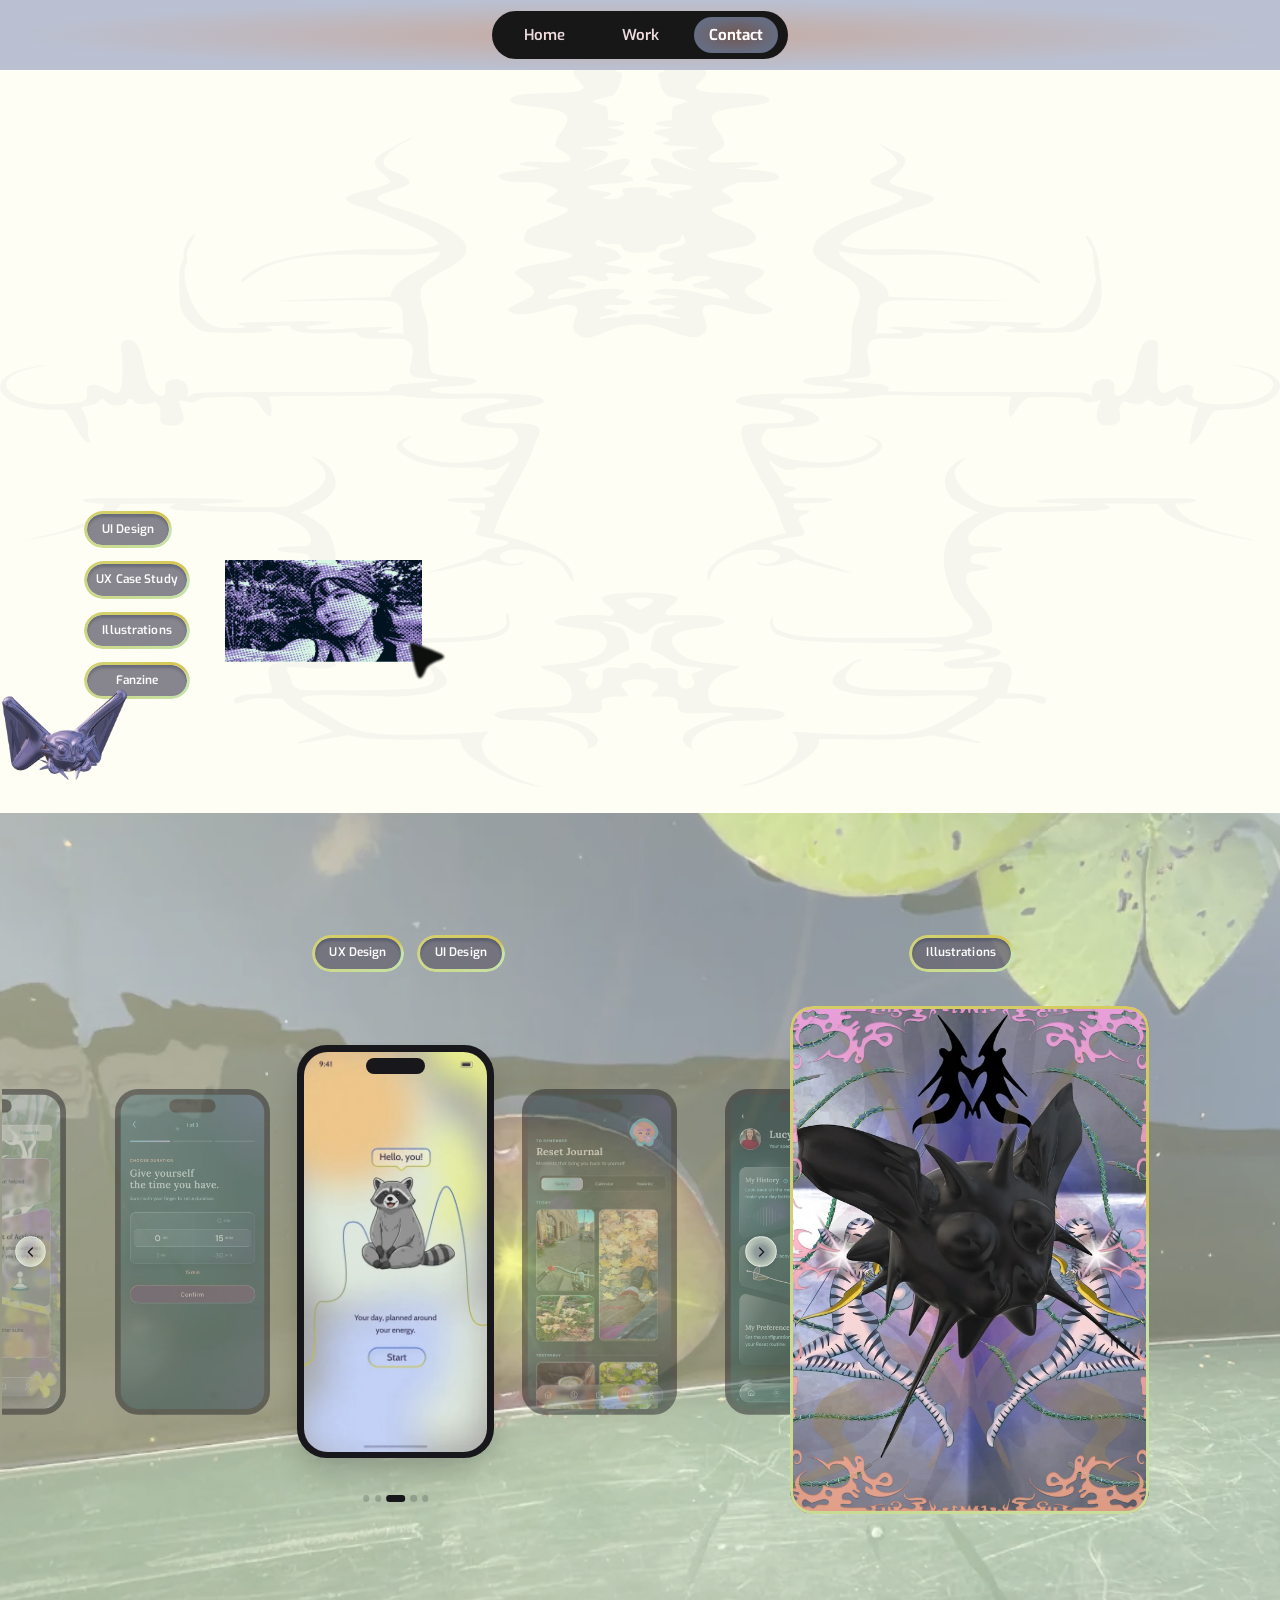
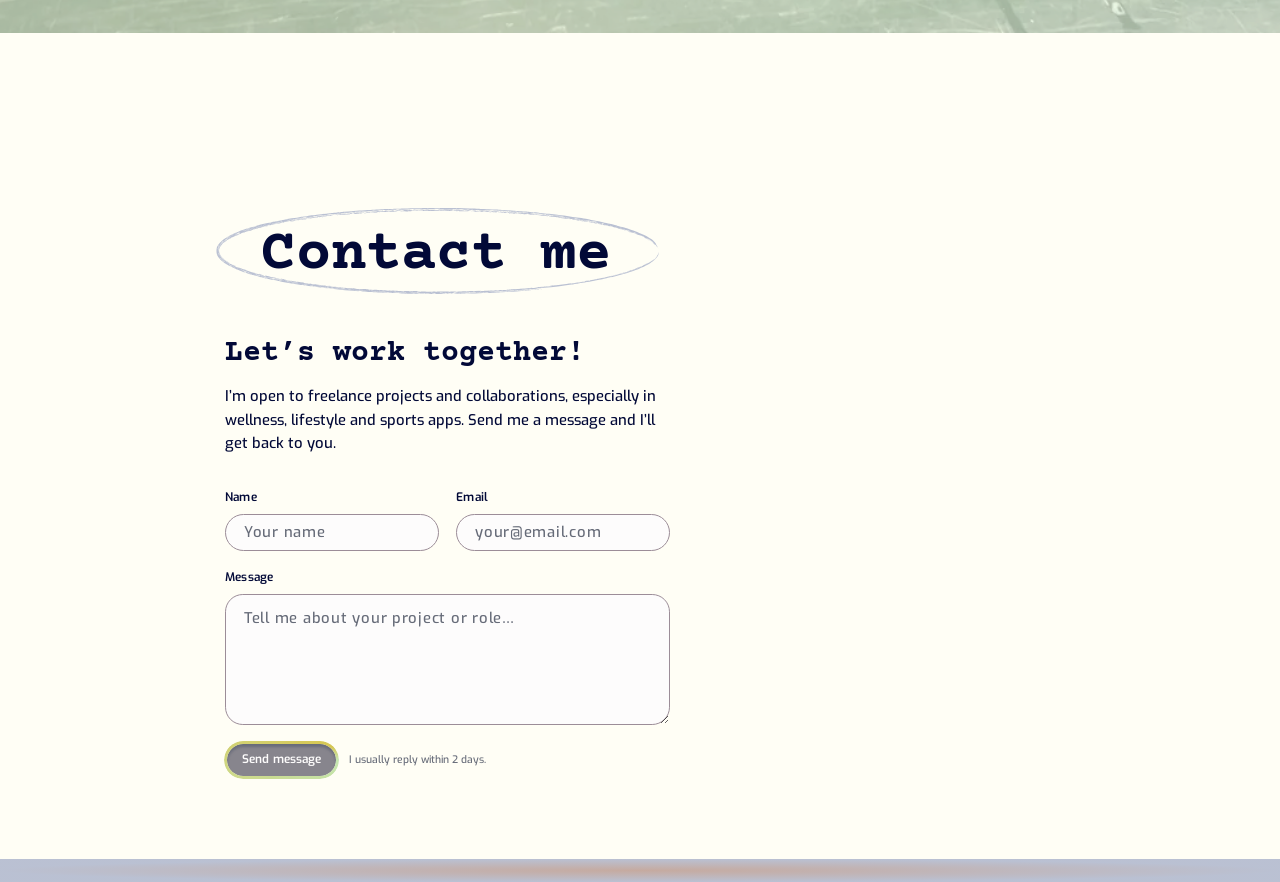
==== commit 116e4a3b: "Contact form: send to contactmetowork@gmail.com Co-Authored-By: Claude Opus 5.5 <noreply@anthropic.c" ====
--- a/index.html
+++ b/index.html
@@ -7,8 +7,8 @@
   <meta name="description" content="Sxoiu Coelho, Product Designer based in Berlin. UX/UI design, illustration and fanzine.">
   <link rel="icon" href="data:,">
   <link rel="preload" href="assets/fonts/courier-prime-latin-700-normal.woff2" as="font" type="font/woff2" crossorigin>
-  <link rel="stylesheet" href="styles.css?v=202611201252">
-  <link rel="stylesheet" href="animations.css?v=202611201252">
+  <link rel="stylesheet" href="styles.css?v=202611201303">
+  <link rel="stylesheet" href="animations.css?v=202611201303">
 </head>
 <body>
 
@@ -136,6 +136,6 @@
 </main>
 
 
-<script src="script.js?v=202611201252"></script>
+<script src="script.js?v=202611201303"></script>
 </body>
 </html>
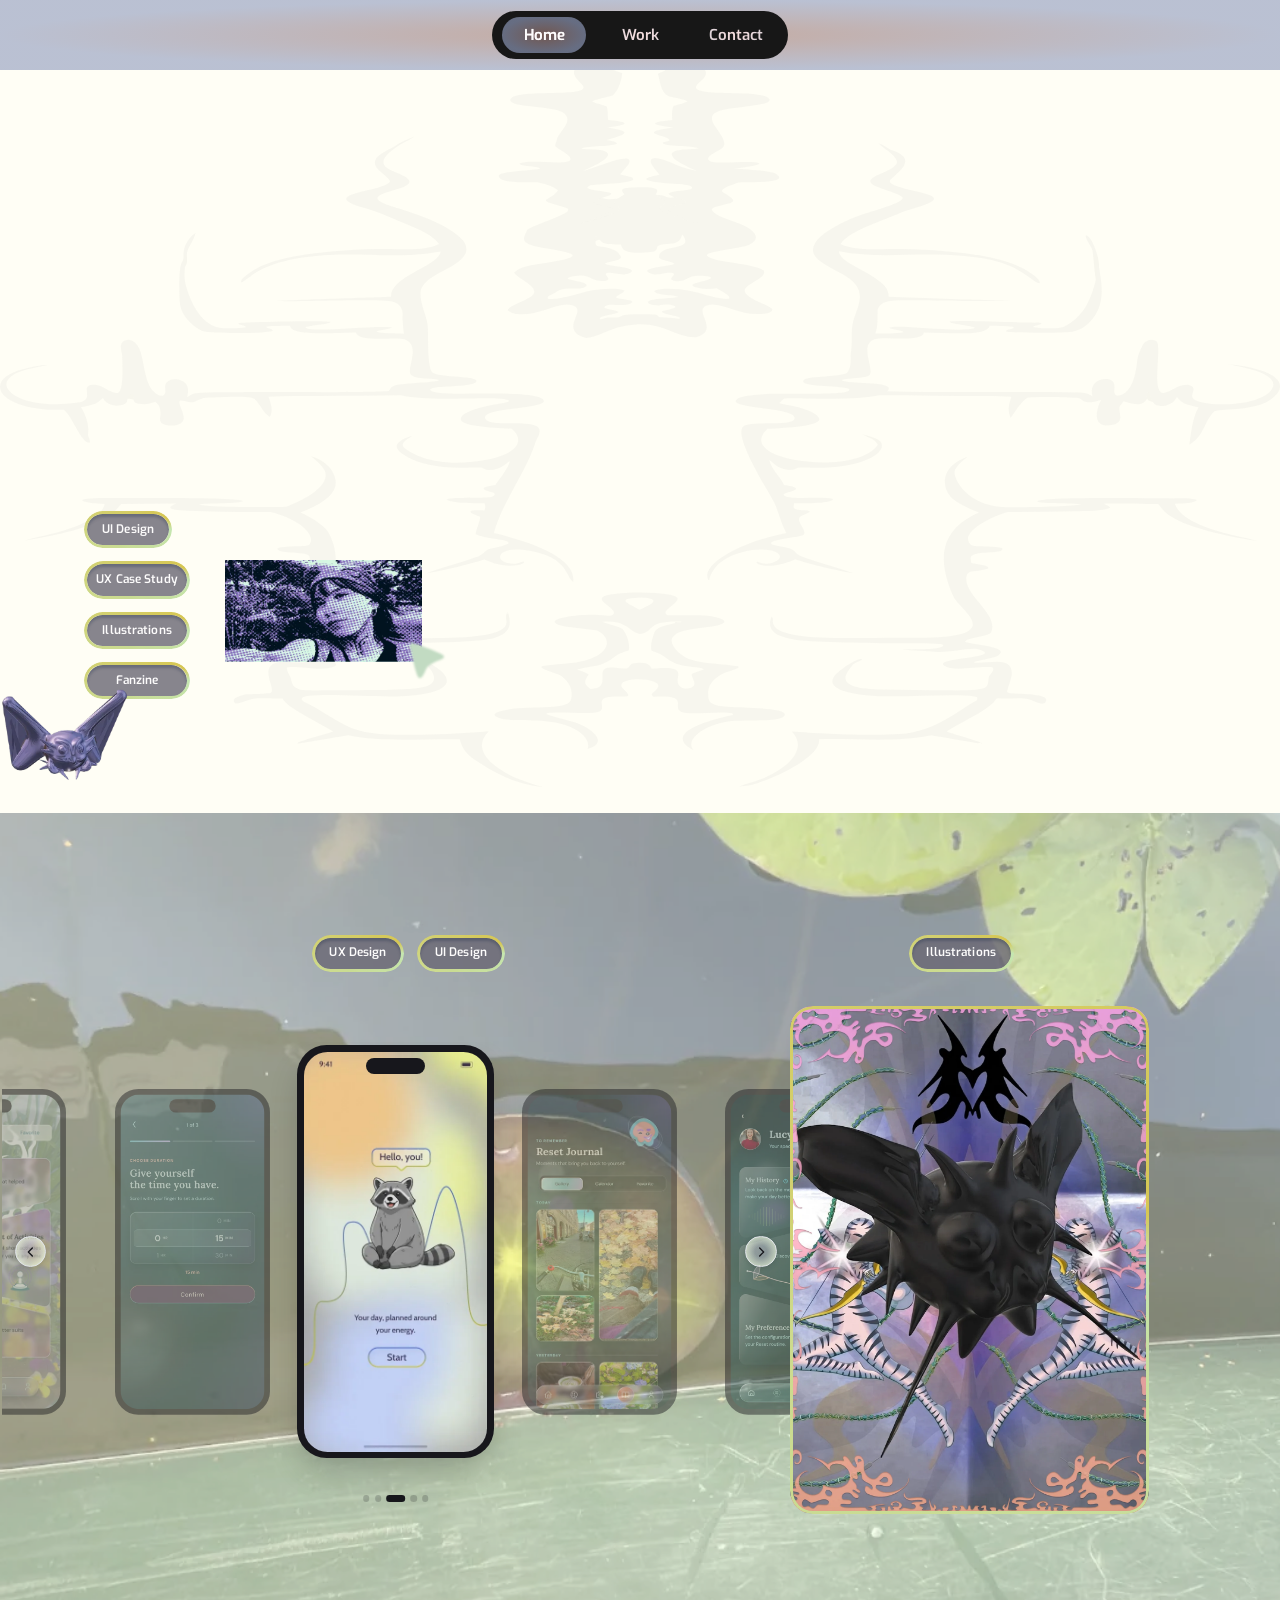
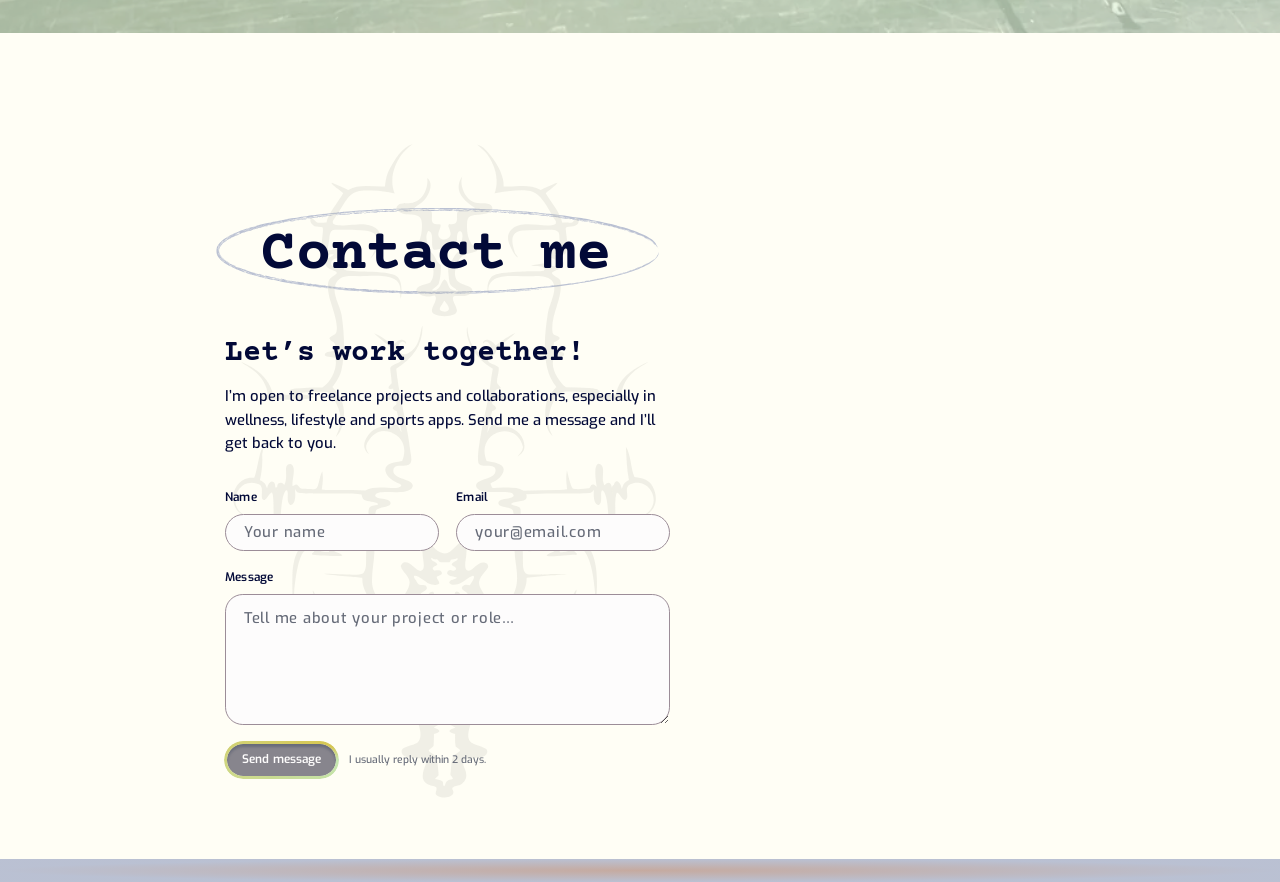
==== commit 36c35e09: "Home contact section: ornament behind the form Co-Authored-By: Claude Opus 5.5 <noreply@anthropic.co" ====
--- a/index.html
+++ b/index.html
@@ -7,8 +7,8 @@
   <meta name="description" content="Sxoiu Coelho, Product Designer based in Berlin. UX/UI design, illustration and fanzine.">
   <link rel="icon" href="data:,">
   <link rel="preload" href="assets/fonts/courier-prime-latin-700-normal.woff2" as="font" type="font/woff2" crossorigin>
-  <link rel="stylesheet" href="styles.css?v=202611201303">
-  <link rel="stylesheet" href="animations.css?v=202611201303">
+  <link rel="stylesheet" href="styles.css?v=202611201305">
+  <link rel="stylesheet" href="animations.css?v=202611201305">
 </head>
 <body>
 
@@ -90,6 +90,7 @@
 
     <section class="d-contact" data-section="contact">
       <div class="d-contact__ellipse anim-ellipse-d"><img src="assets/ellipse-desktop.svg" alt=""></div>
+      <img class="d-contact__ornament" src="assets/contact-ornament.svg" alt="" aria-hidden="true" style="top:149px;left:314px">
       <h2 class="d-contact__title">Contact me</h2>
       <div class="d-contact__form" data-form></div>
       <div class="footer-bar d-contact__footer"></div>
@@ -125,7 +126,8 @@
     </div>
   </section>
 
-  <section class="m-contact" data-section="contact">
+  <section class="m-contact m-contact--page" data-section="contact">
+    <img class="m-contact__ornament" src="assets/contact-ornament.svg" alt="" aria-hidden="true">
     <div class="m-contact__title">
       <div class="m-contact__ellipse anim-ellipse-m"><img src="assets/ellipse-mobile.svg" alt=""></div>
       <h2>Contact me</h2>
@@ -136,6 +138,6 @@
 </main>
 
 
-<script src="script.js?v=202611201303"></script>
+<script src="script.js?v=202611201305"></script>
 </body>
 </html>
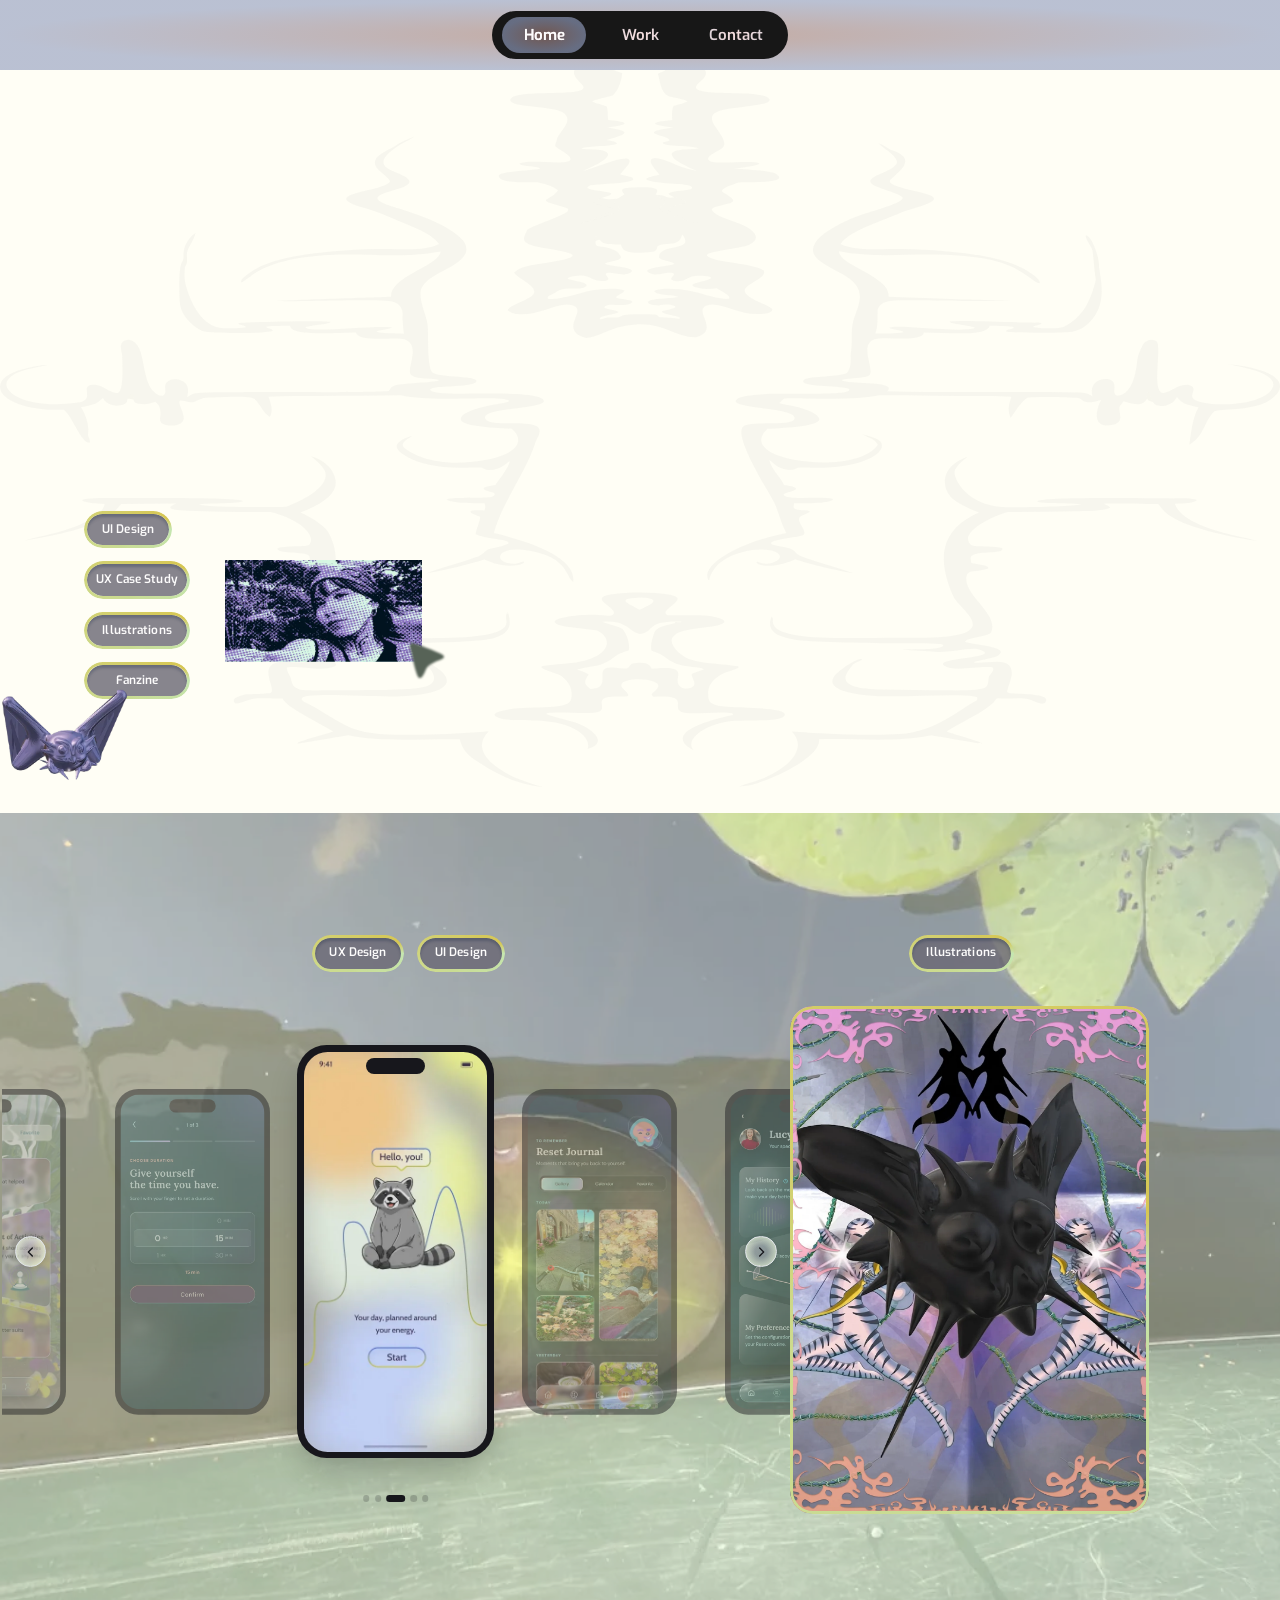
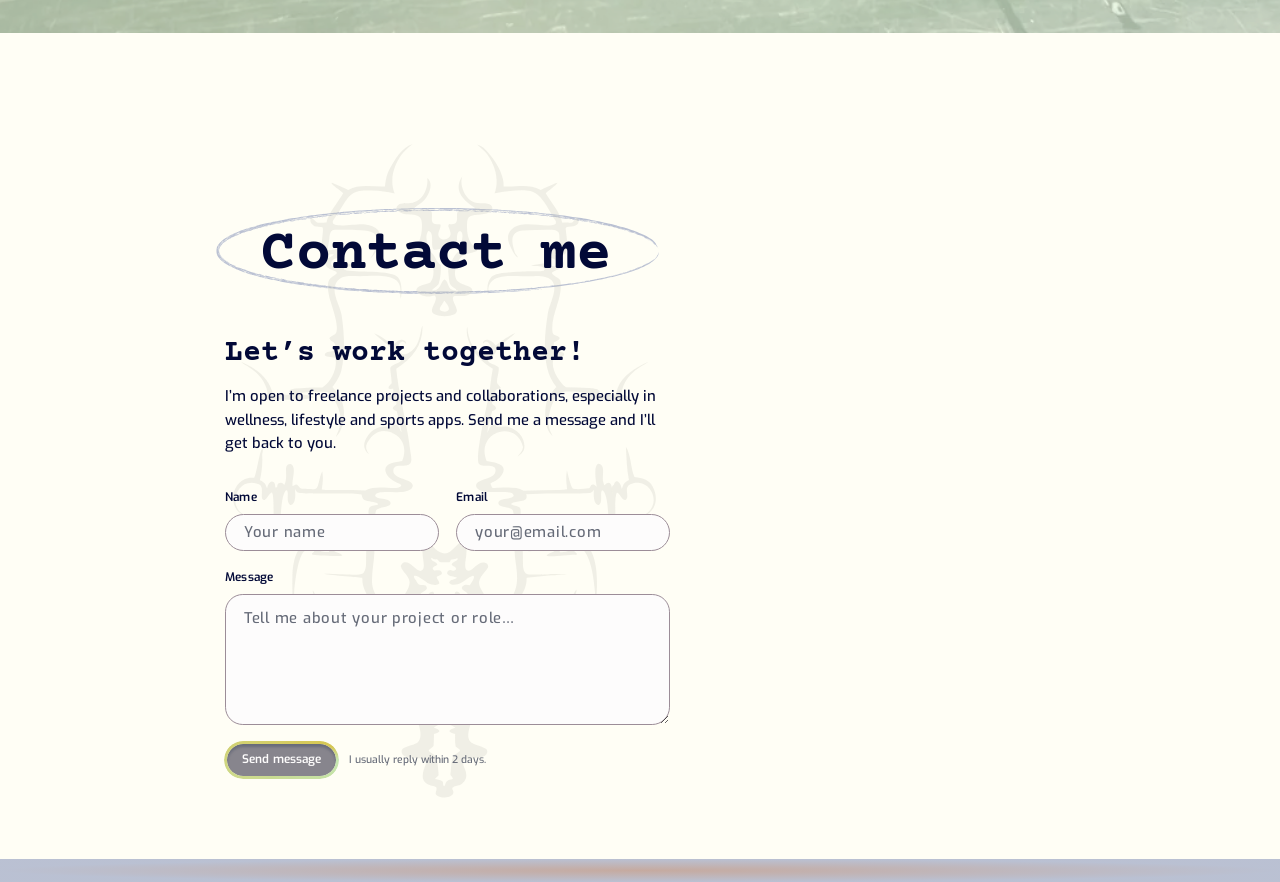
==== commit 56a1c72d: "Case studies: remove empty evidence slots and template Validation, sync phone Home-Finder from deskt" ====
--- a/index.html
+++ b/index.html
@@ -7,8 +7,8 @@
   <meta name="description" content="Sxoiu Coelho, Product Designer based in Berlin. UX/UI design, illustration and fanzine.">
   <link rel="icon" href="data:,">
   <link rel="preload" href="assets/fonts/courier-prime-latin-700-normal.woff2" as="font" type="font/woff2" crossorigin>
-  <link rel="stylesheet" href="styles.css?v=202611201305">
-  <link rel="stylesheet" href="animations.css?v=202611201305">
+  <link rel="stylesheet" href="styles.css?v=202611201534">
+  <link rel="stylesheet" href="animations.css?v=202611201534">
 </head>
 <body>
 
@@ -138,6 +138,6 @@
 </main>
 
 
-<script src="script.js?v=202611201305"></script>
+<script src="script.js?v=202611201534"></script>
 </body>
 </html>
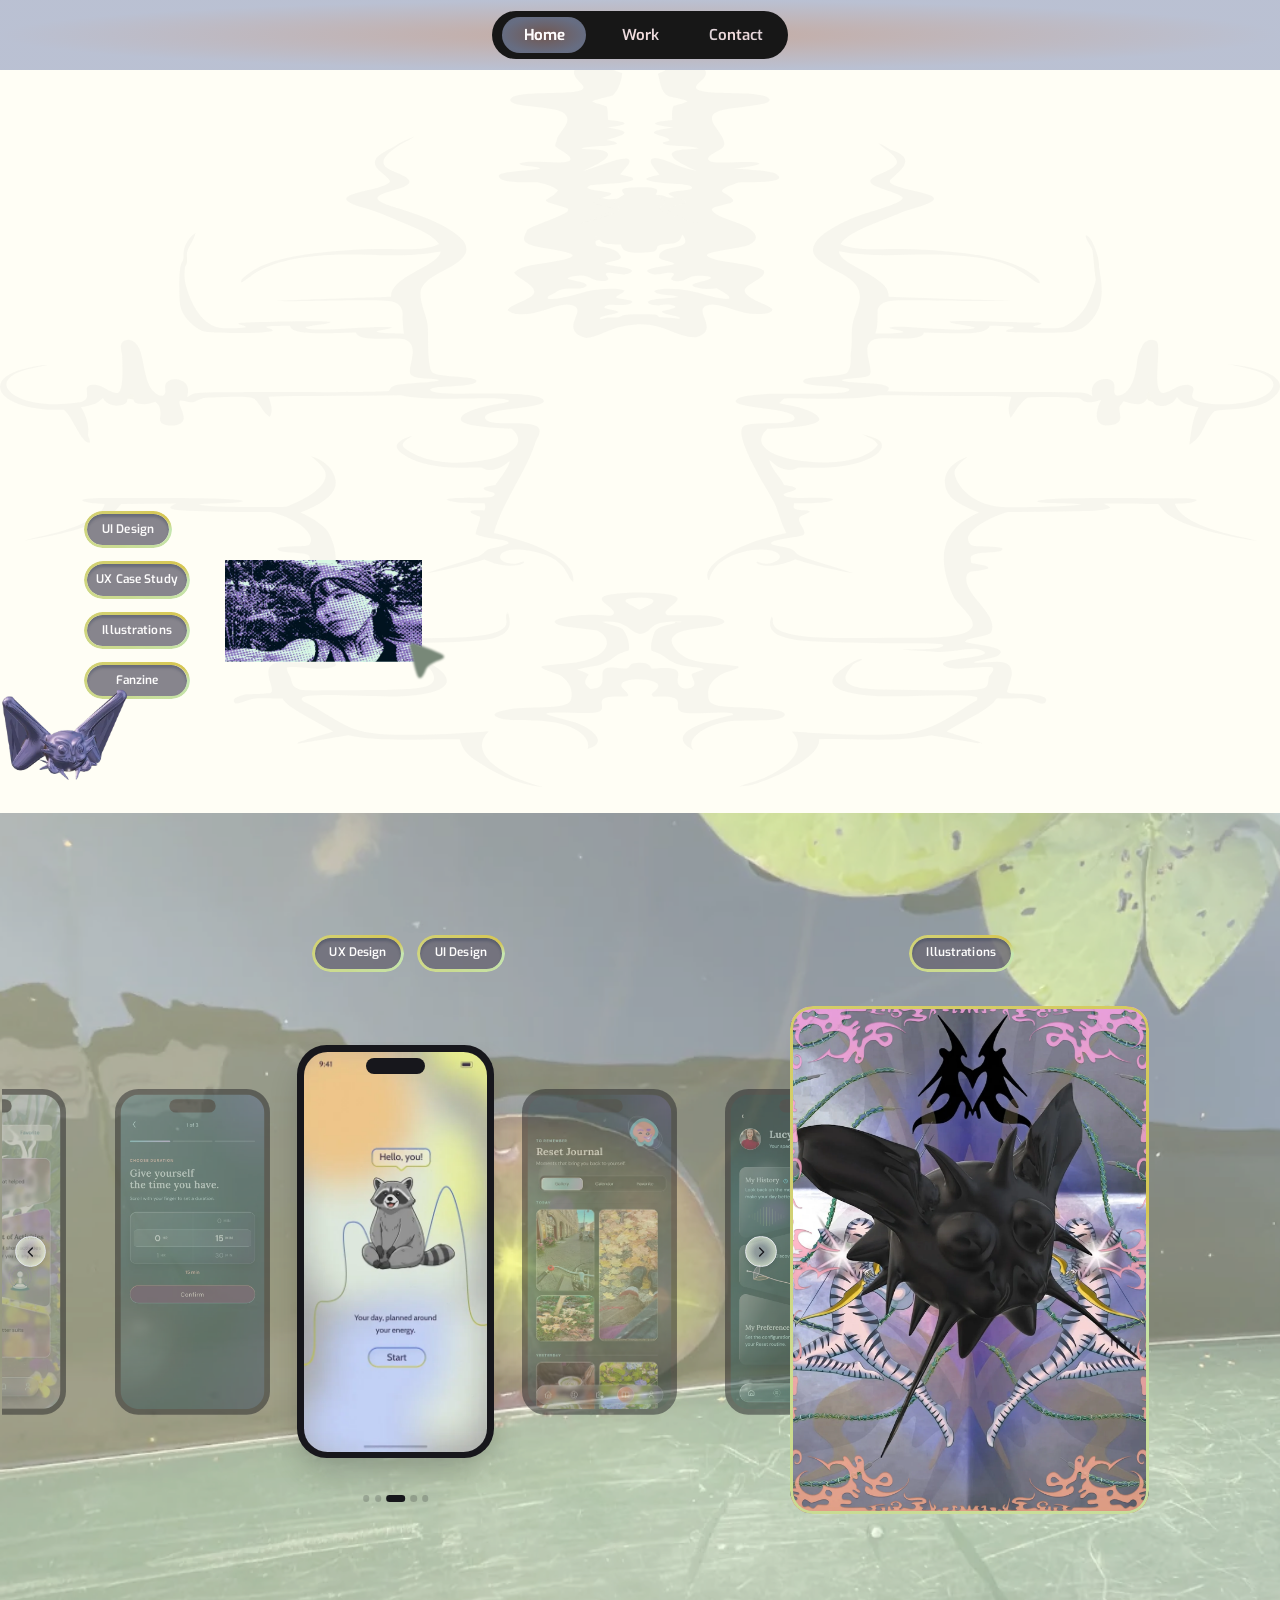
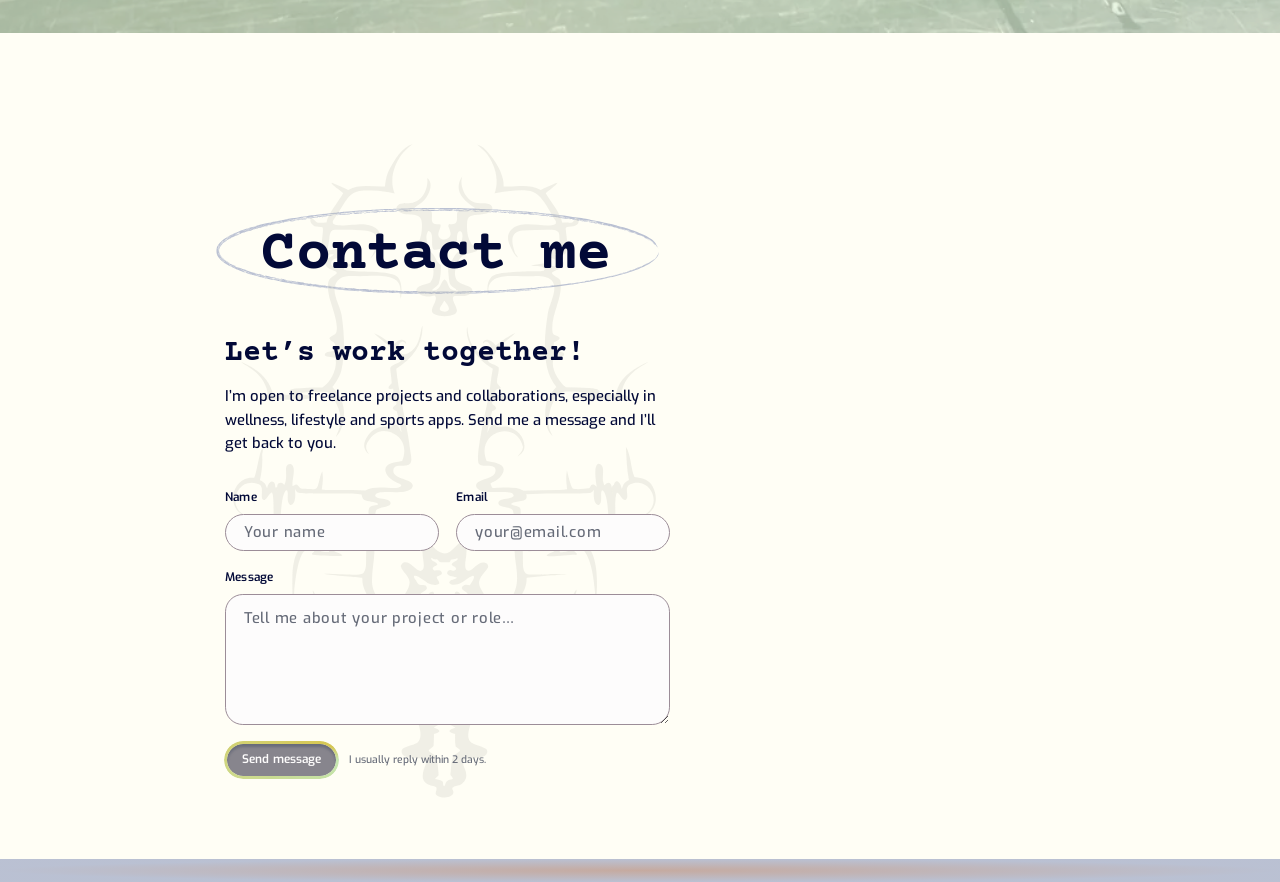
==== commit 67880c05: "Illustrations: replace slider with arc focus carousel (desktop + phone) Cards ride an arc, the front" ====
--- a/index.html
+++ b/index.html
@@ -7,8 +7,8 @@
   <meta name="description" content="Sxoiu Coelho, Product Designer based in Berlin. UX/UI design, illustration and fanzine.">
   <link rel="icon" href="data:,">
   <link rel="preload" href="assets/fonts/courier-prime-latin-700-normal.woff2" as="font" type="font/woff2" crossorigin>
-  <link rel="stylesheet" href="styles.css?v=202611201534">
-  <link rel="stylesheet" href="animations.css?v=202611201534">
+  <link rel="stylesheet" href="styles.css?v=202611231600">
+  <link rel="stylesheet" href="animations.css?v=202611231600">
 </head>
 <body>
 
@@ -138,6 +138,6 @@
 </main>
 
 
-<script src="script.js?v=202611201534"></script>
+<script src="script.js?v=202611231600"></script>
 </body>
 </html>
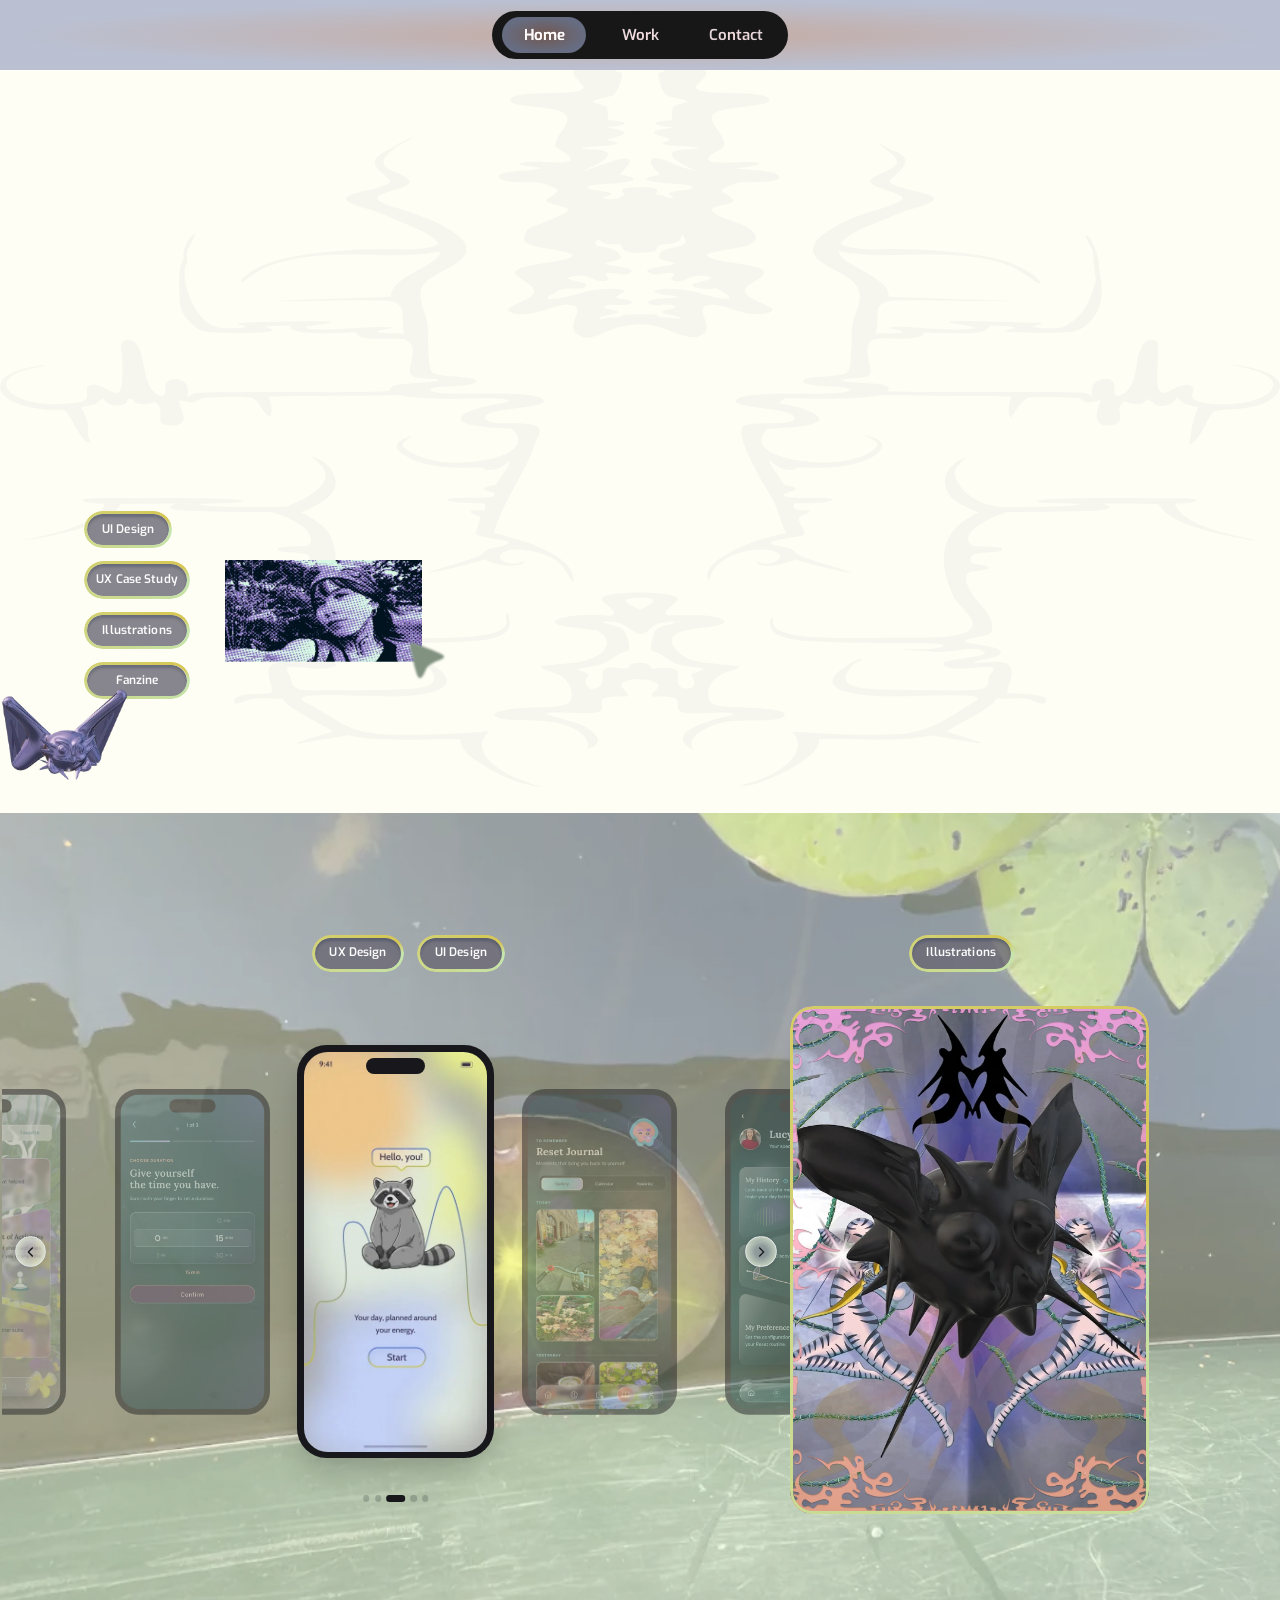
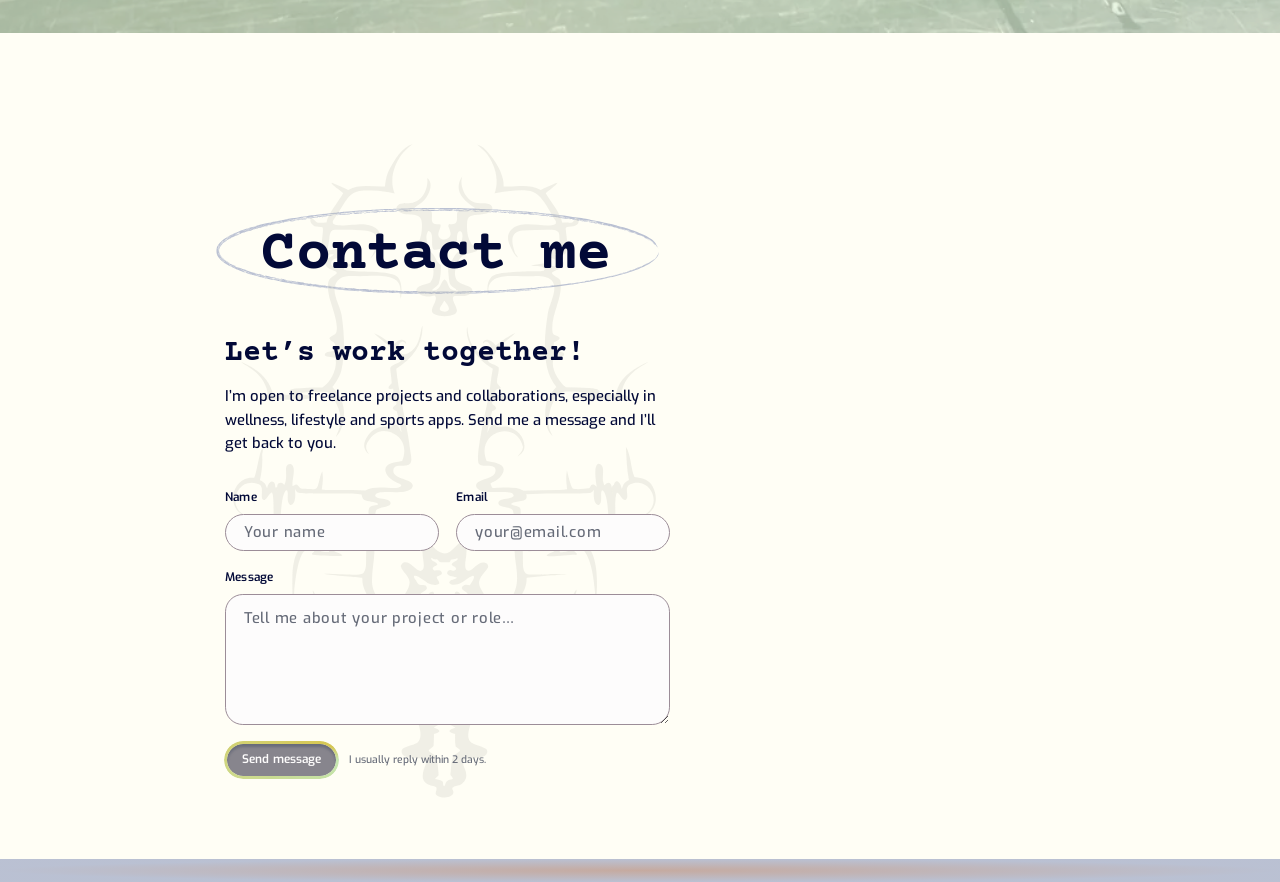
==== commit 5269790c: "Illustrations: remove arc hint label Co-Authored-By: Claude Opus 5.5 <noreply@anthropic.com> Claude-" ====
--- a/index.html
+++ b/index.html
@@ -7,8 +7,8 @@
   <meta name="description" content="Sxoiu Coelho, Product Designer based in Berlin. UX/UI design, illustration and fanzine.">
   <link rel="icon" href="data:,">
   <link rel="preload" href="assets/fonts/courier-prime-latin-700-normal.woff2" as="font" type="font/woff2" crossorigin>
-  <link rel="stylesheet" href="styles.css?v=202611231600">
-  <link rel="stylesheet" href="animations.css?v=202611231600">
+  <link rel="stylesheet" href="styles.css?v=202611231605">
+  <link rel="stylesheet" href="animations.css?v=202611231605">
 </head>
 <body>
 
@@ -138,6 +138,6 @@
 </main>
 
 
-<script src="script.js?v=202611231600"></script>
+<script src="script.js?v=202611231605"></script>
 </body>
 </html>
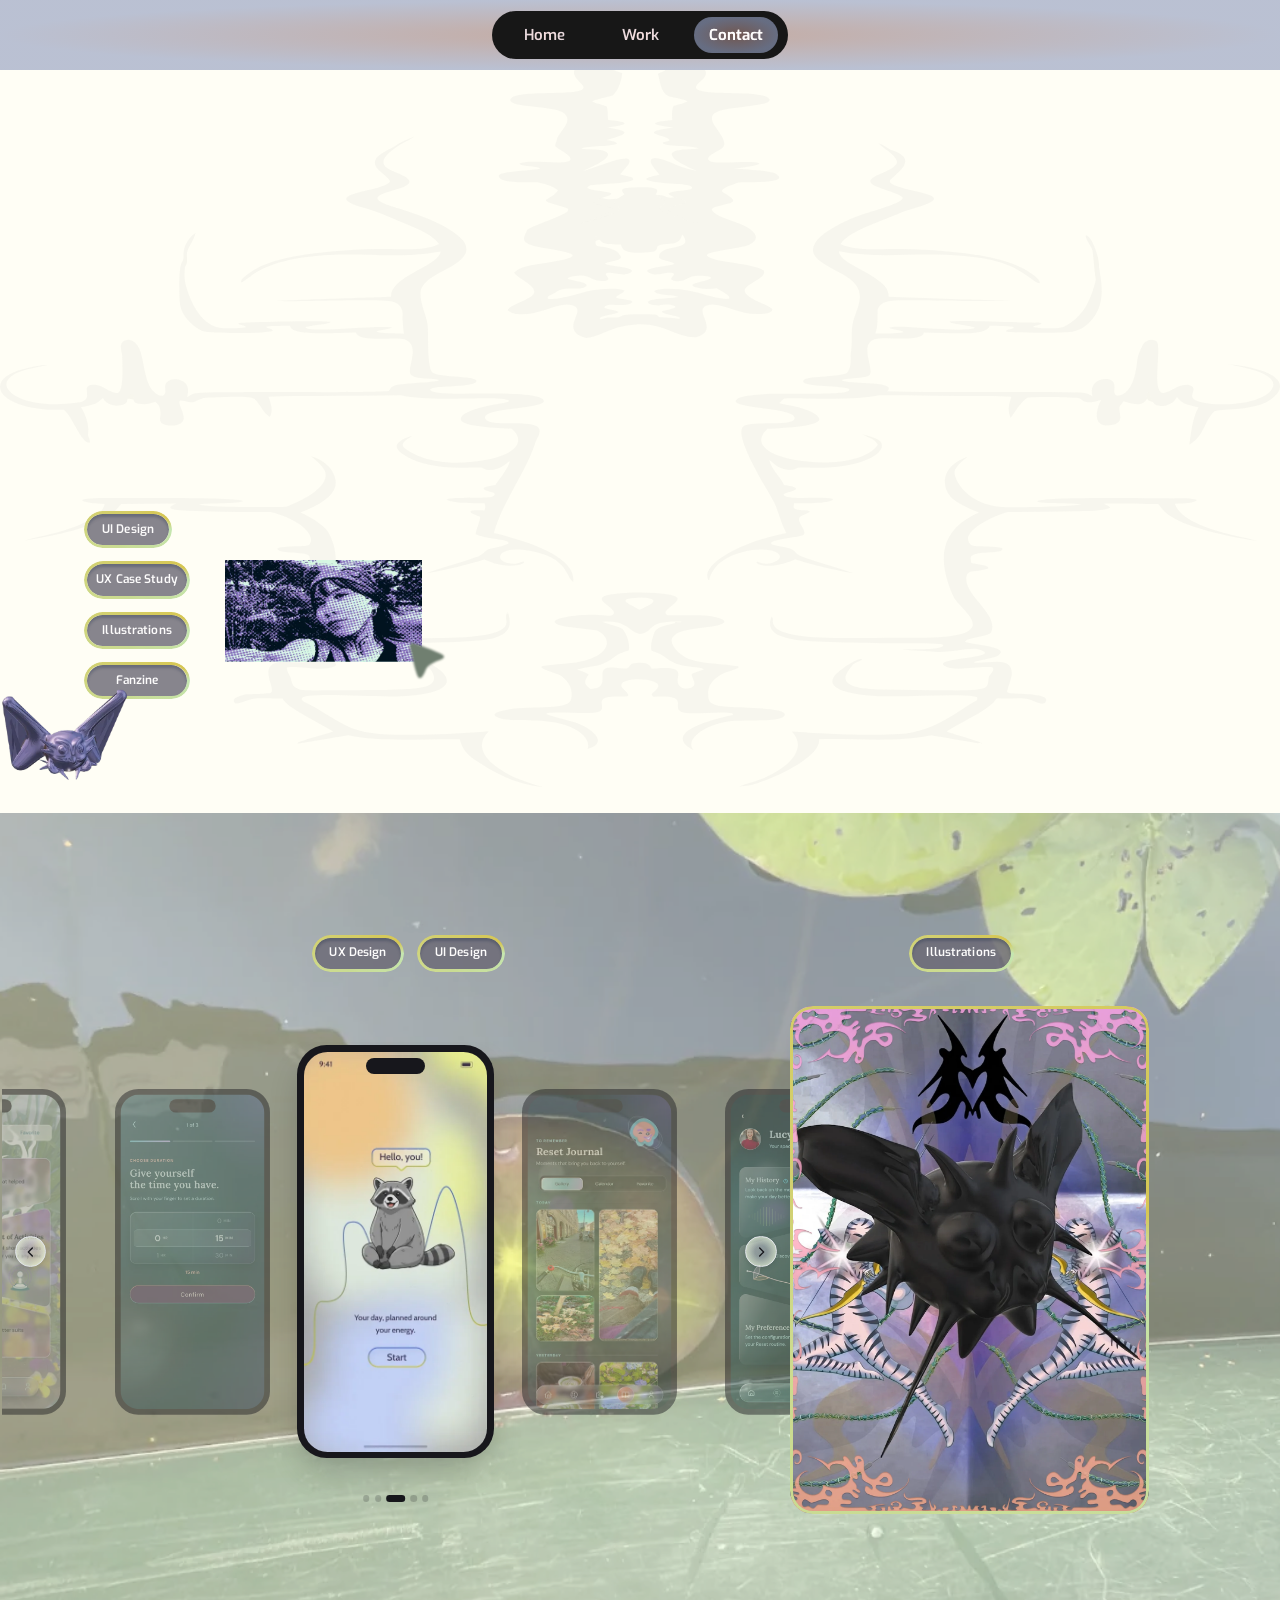
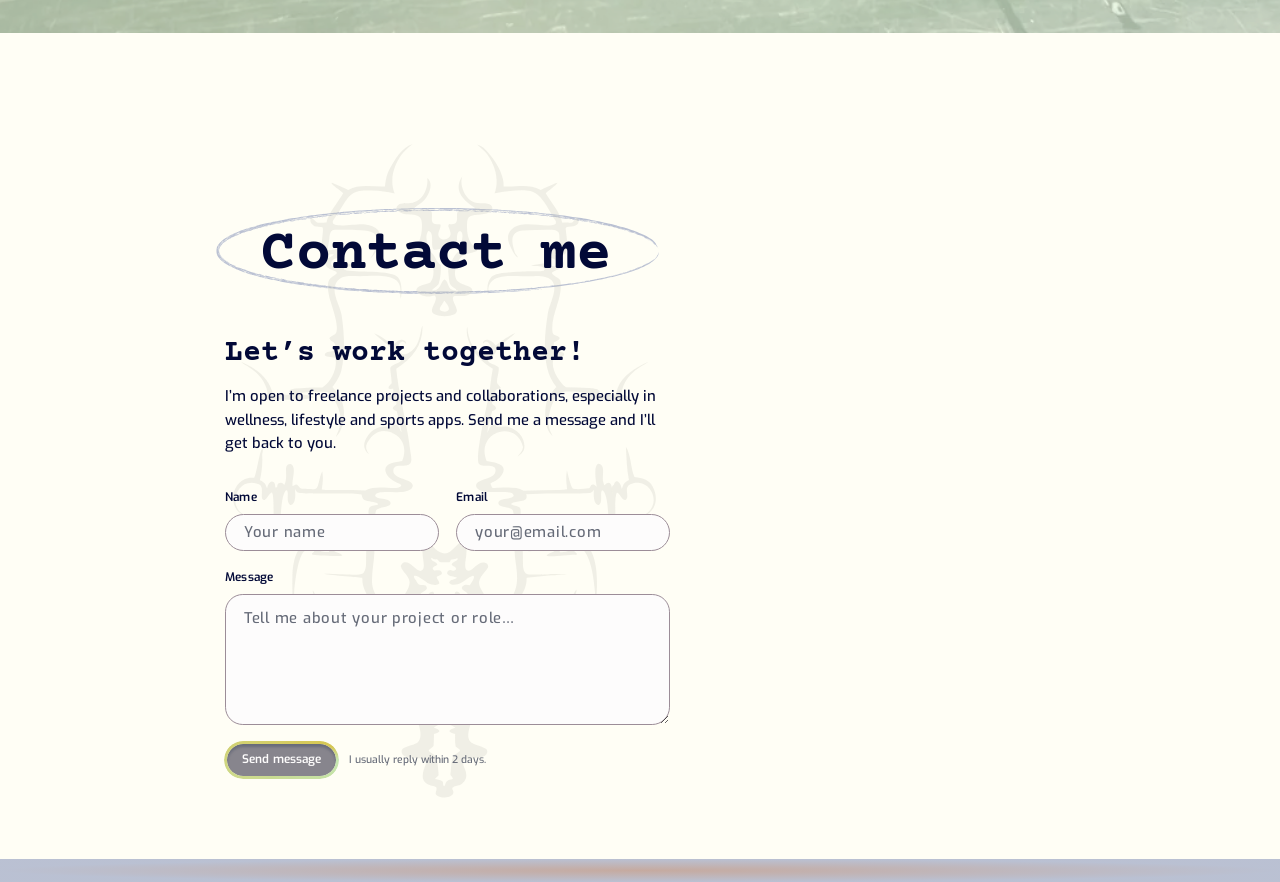
==== commit de9bfb61: "Illustrations: show each piece's name under the arc Co-Authored-By: Claude Opus 5.5 <noreply@anthrop" ====
--- a/index.html
+++ b/index.html
@@ -7,8 +7,8 @@
   <meta name="description" content="Sxoiu Coelho, Product Designer based in Berlin. UX/UI design, illustration and fanzine.">
   <link rel="icon" href="data:,">
   <link rel="preload" href="assets/fonts/courier-prime-latin-700-normal.woff2" as="font" type="font/woff2" crossorigin>
-  <link rel="stylesheet" href="styles.css?v=202611231605">
-  <link rel="stylesheet" href="animations.css?v=202611231605">
+  <link rel="stylesheet" href="styles.css?v=202611231610">
+  <link rel="stylesheet" href="animations.css?v=202611231610">
 </head>
 <body>
 
@@ -138,6 +138,6 @@
 </main>
 
 
-<script src="script.js?v=202611231605"></script>
+<script src="script.js?v=202611231610"></script>
 </body>
 </html>
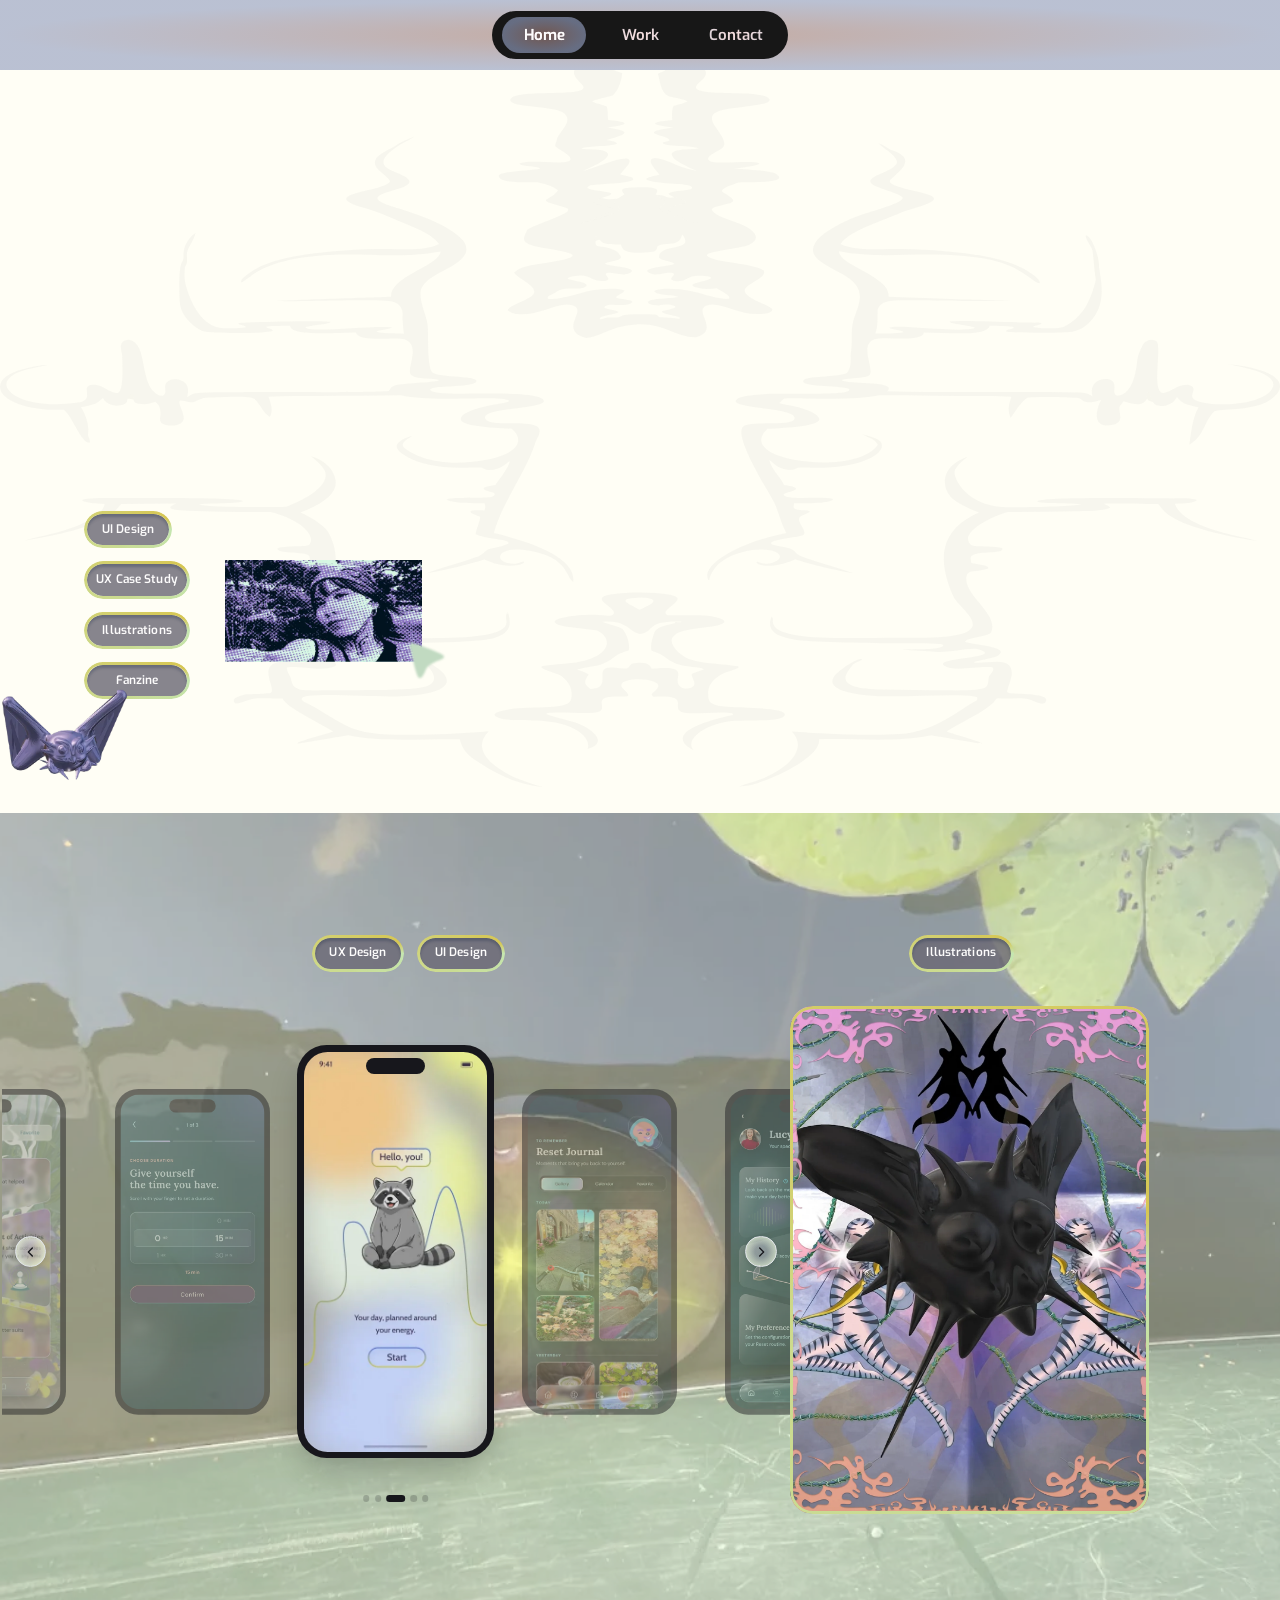
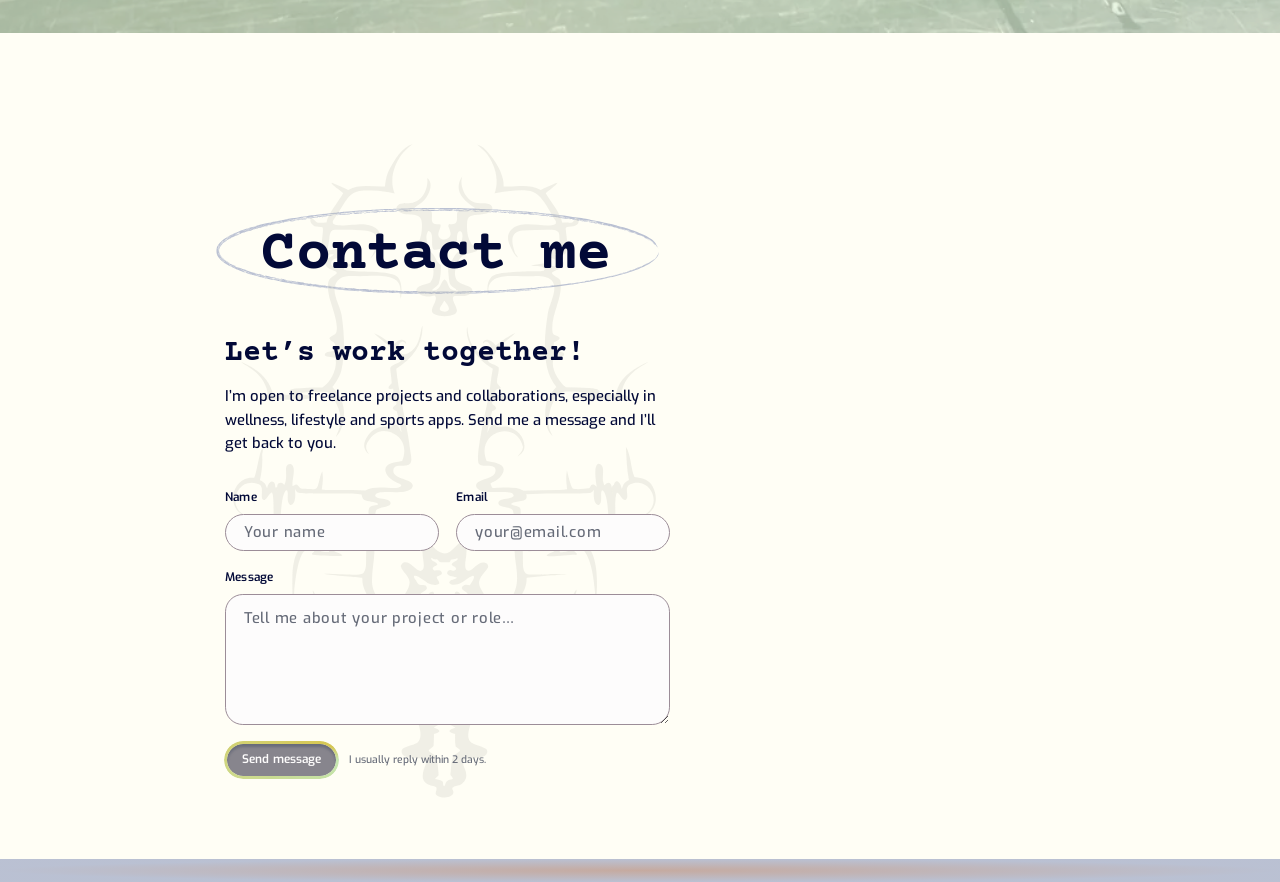
==== commit aac11e93: "Illustrations: show 'Read the fanzine' link when Idas das Vidas is in front Co-Authored-By: Claude O" ====
--- a/index.html
+++ b/index.html
@@ -7,8 +7,8 @@
   <meta name="description" content="Sxoiu Coelho, Product Designer based in Berlin. UX/UI design, illustration and fanzine.">
   <link rel="icon" href="data:,">
   <link rel="preload" href="assets/fonts/courier-prime-latin-700-normal.woff2" as="font" type="font/woff2" crossorigin>
-  <link rel="stylesheet" href="styles.css?v=202611231610">
-  <link rel="stylesheet" href="animations.css?v=202611231610">
+  <link rel="stylesheet" href="styles.css?v=202611231625">
+  <link rel="stylesheet" href="animations.css?v=202611231625">
 </head>
 <body>
 
@@ -138,6 +138,6 @@
 </main>
 
 
-<script src="script.js?v=202611231610"></script>
+<script src="script.js?v=202611231625"></script>
 </body>
 </html>
